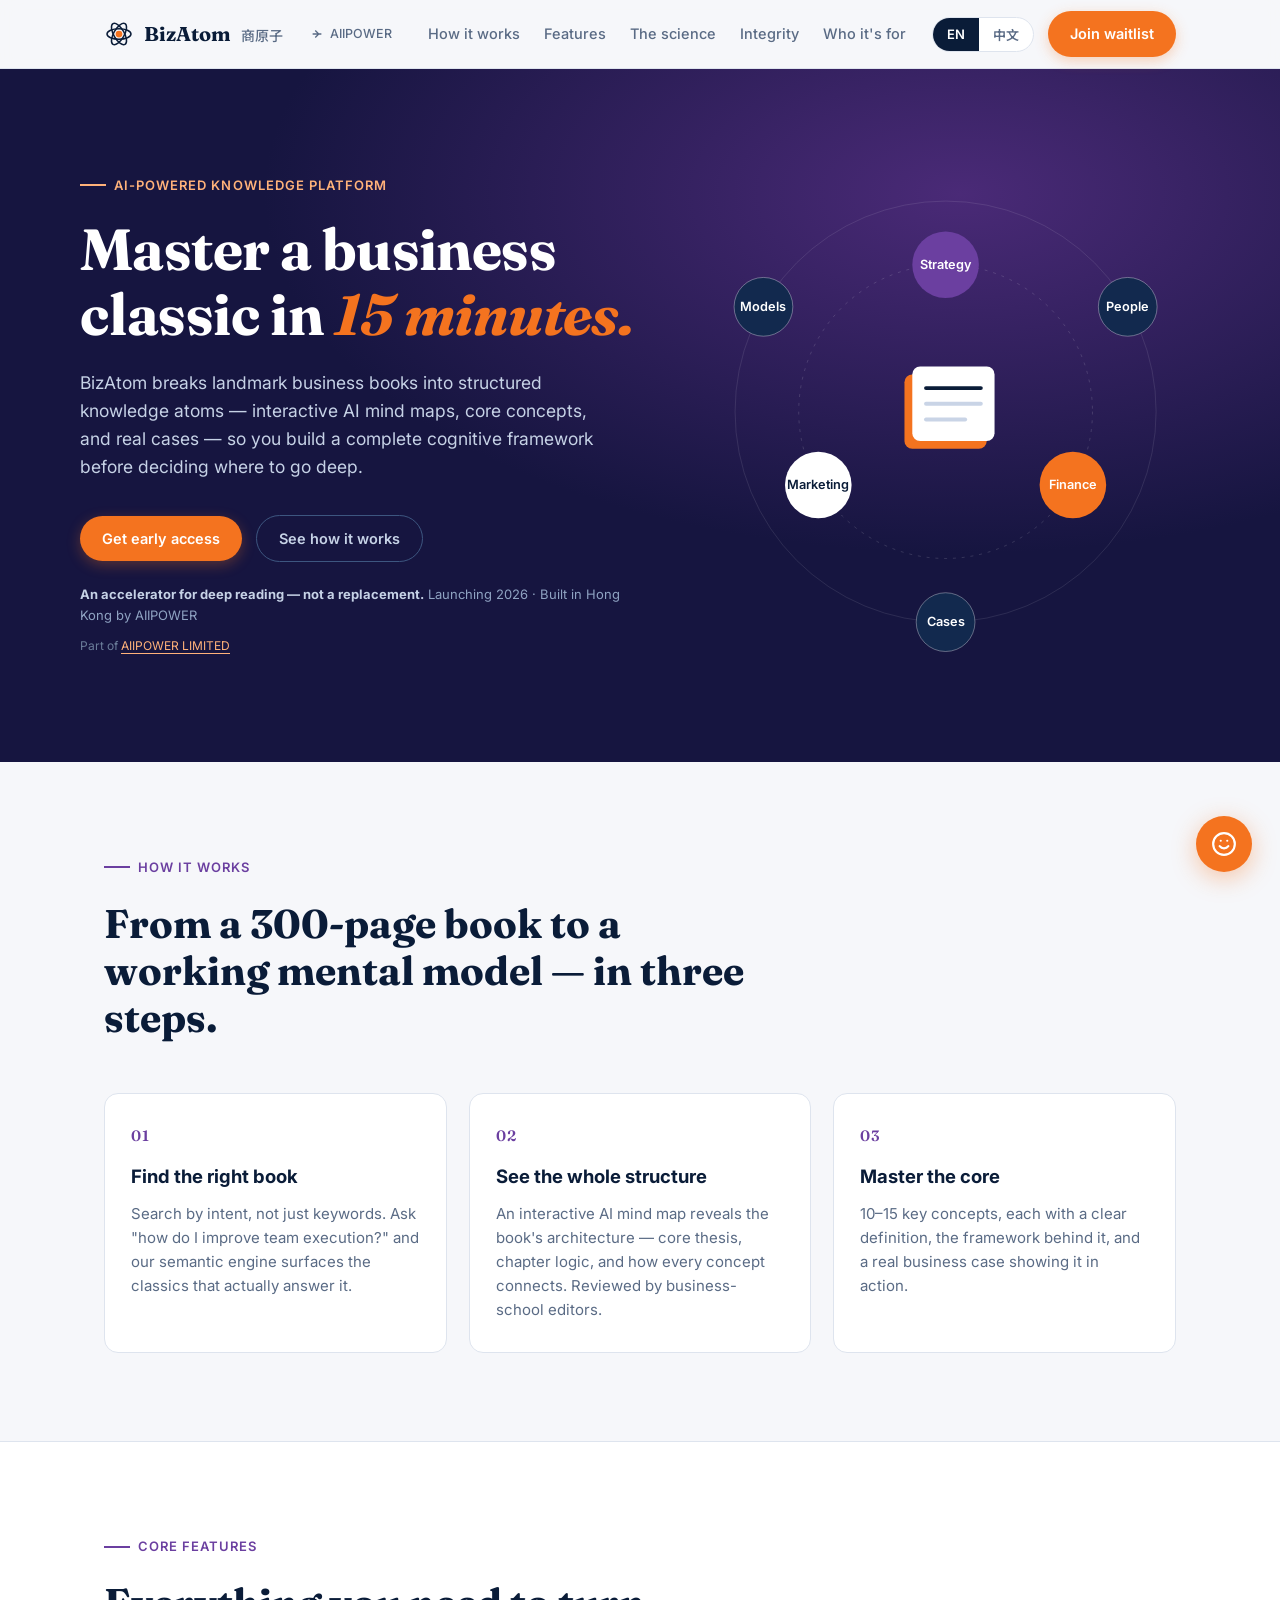
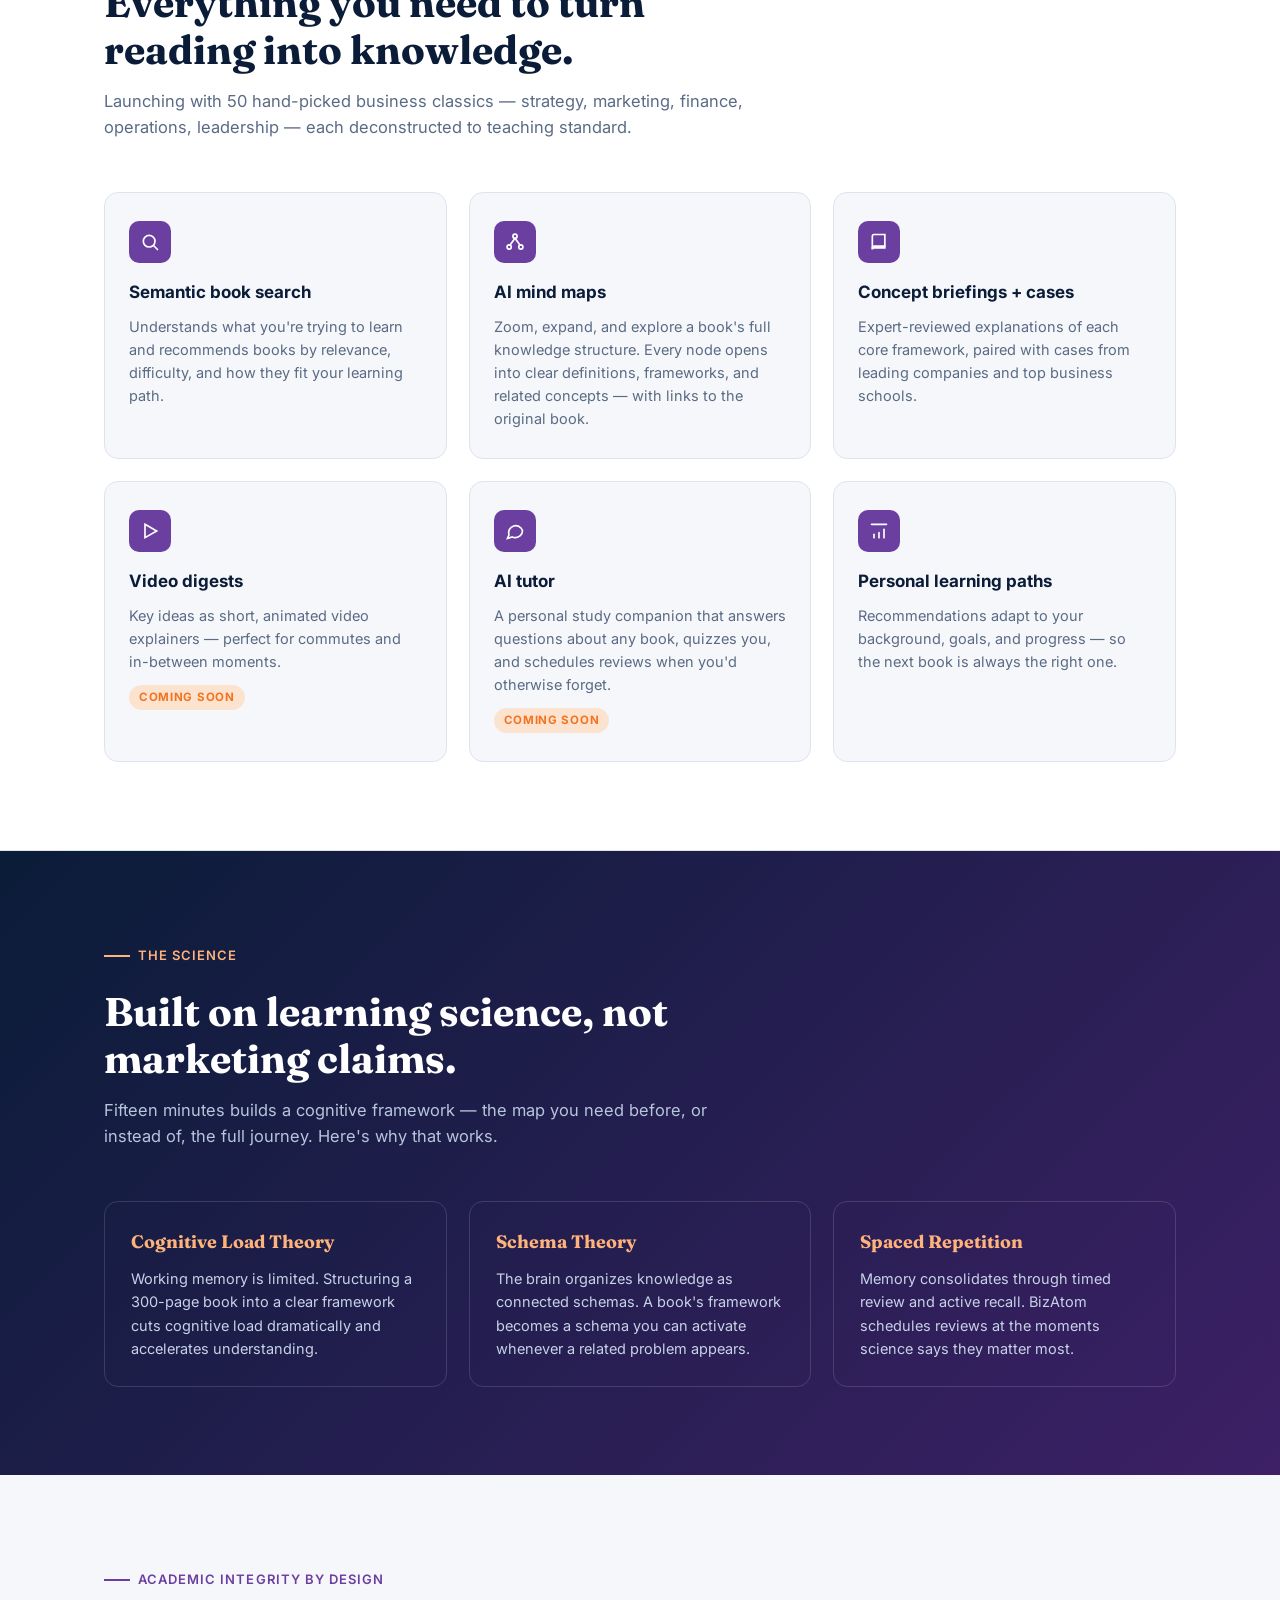
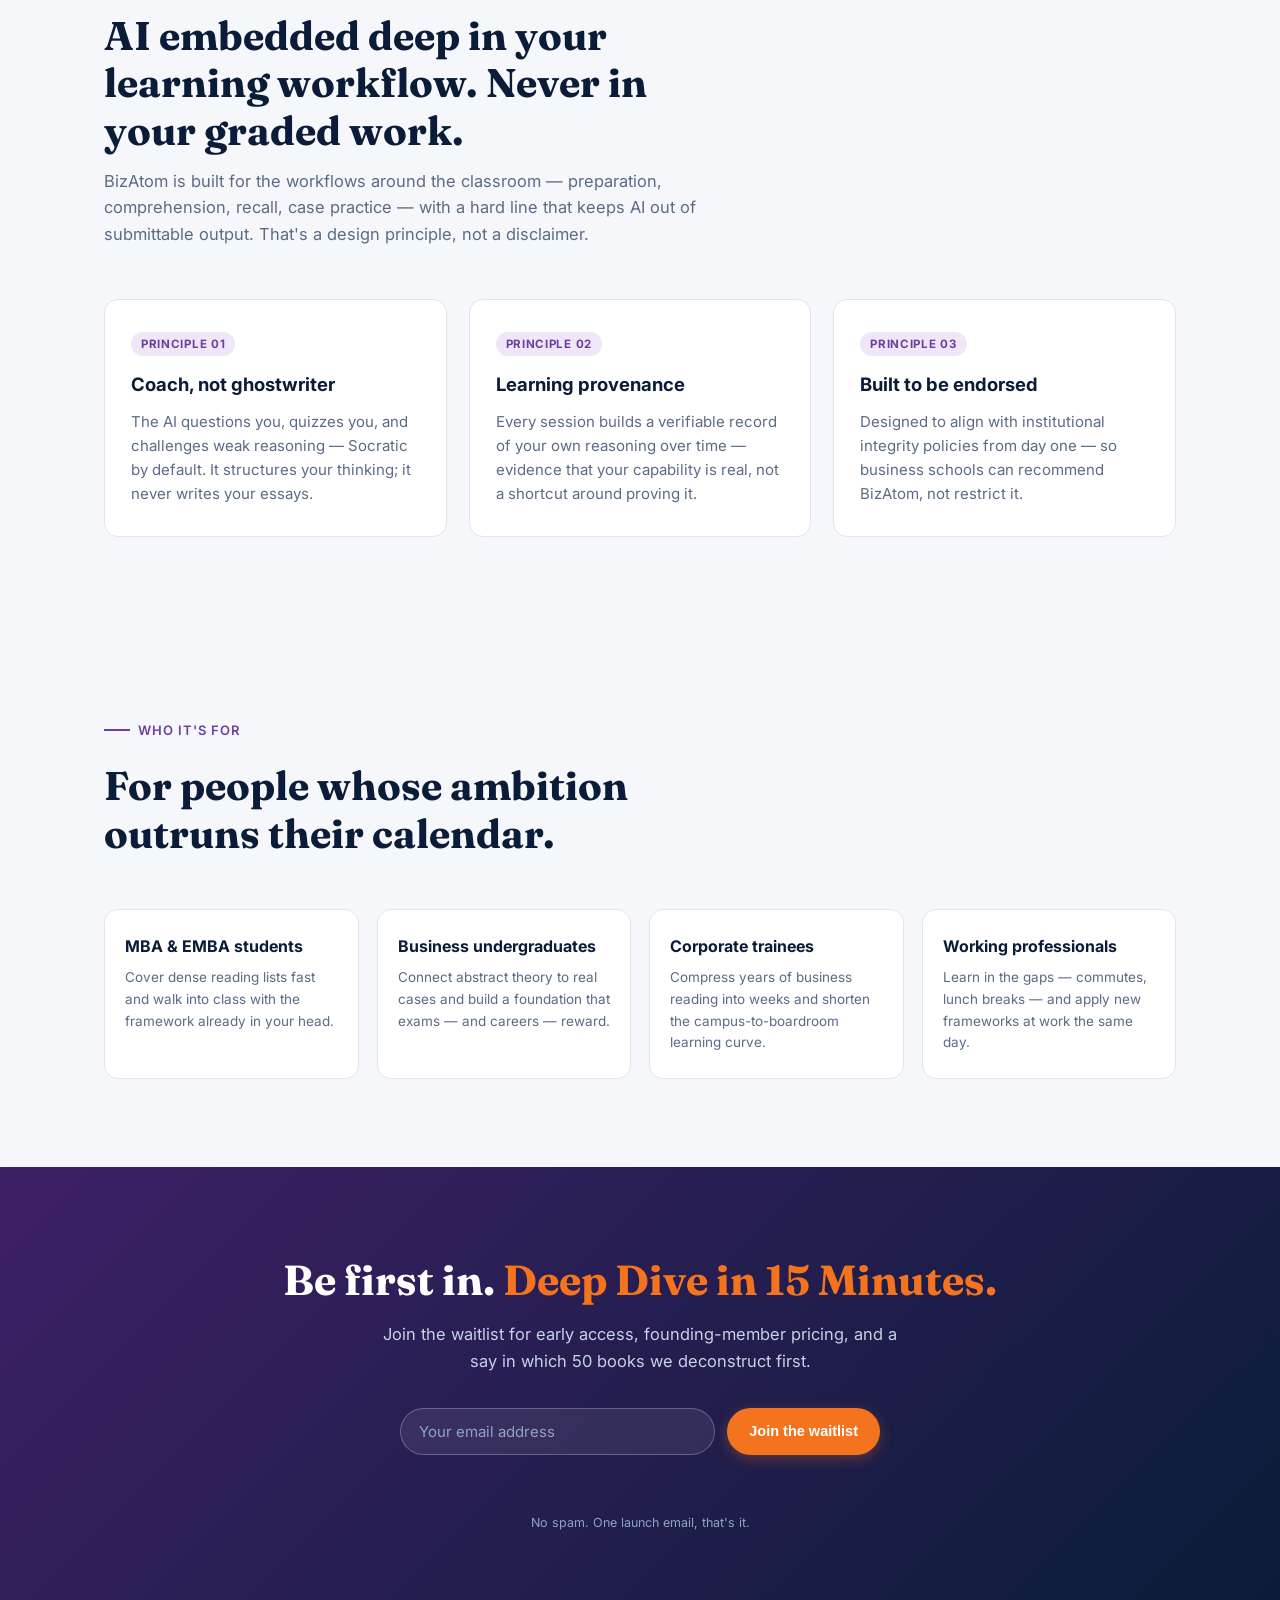
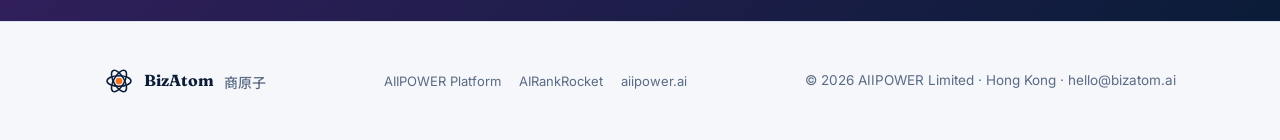
==== bizatom-site/index.html @ 2750b732 "feat: 书籍栏改版 — 搜索框 + 子分类下拉菜单 + KB语法修复 - 将<select>下拉框替换为搜索输入框 + 可滚动书架 - 畅销书/经典教材增加子分类下拉菜单（紫色=港中文教材，橙色=" ====
<!DOCTYPE html>
<html lang="en">
<head>
<meta charset="UTF-8">
<meta name="viewport" content="width=device-width, initial-scale=1.0">
<title>BizAtom 商原子 — Deep Dive in 15 Minutes</title>
<meta name="description" content="BizAtom turns landmark business books into structured knowledge atoms — AI mind maps, core concepts, and real cases — so you build a complete cognitive framework in 15 minutes.">
<meta name="keywords" content="BizAtom, 商原子, business books, AI, knowledge platform, MBA, AIIPOWER">
<meta property="og:title" content="BizAtom 商原子 — Deep Dive in 15 Minutes">
<meta property="og:description" content="AI-powered business book deconstruction. Master a business classic in 15 minutes.">
<link rel="icon" href="data:image/svg+xml,<svg xmlns='http://www.w3.org/2000/svg' viewBox='0 0 40 40'><circle cx='20' cy='20' r='4.5' fill='%23F4731F'/><ellipse cx='20' cy='20' rx='16' ry='7' fill='none' stroke='%230A1C38' stroke-width='2'/><ellipse cx='20' cy='20' rx='16' ry='7' fill='none' stroke='%230A1C38' stroke-width='2' transform='rotate(60 20 20)'/><ellipse cx='20' cy='20' rx='16' ry='7' fill='none' stroke='%230A1C38' stroke-width='2' transform='rotate(120 20 20)'/></svg>">
<link rel="preconnect" href="https://fonts.googleapis.com">
<link rel="preconnect" href="https://fonts.gstatic.com" crossorigin>
<link href="https://fonts.googleapis.com/css2?family=Fraunces:opsz,wght@9..144,400;9..144,600;9..144,700&family=Inter:wght@400;500;600;700&family=Noto+Sans+SC:wght@400;500;700&family=Noto+Serif+SC:wght@600;700&display=swap" rel="stylesheet">
<style>
:root{
  --navy:#0A1C38;          /* primary — professionalism & trust */
  --navy-2:#12294E;
  --blue:#2C5BAF;
  --purple:#6B3FA0;        /* CUHK-inspired academic purple */
  --purple-deep:#3D2066;
  --purple-soft:#EFE7F7;
  --orange:#F4731F;        /* accent — energy & innovation */
  --orange-soft:#FCE3D0;
  --paper:#F6F7FA;
  --ink:#13233F;
  --muted:#5A6B85;
  --line:#DEE4EE;
  --white:#FFFFFF;
  --radius:14px;
  --display:"Fraunces","Noto Serif SC",serif;
  --body:"Inter","Noto Sans SC",sans-serif;
}
*{margin:0;padding:0;box-sizing:border-box}
html{scroll-behavior:smooth}
body{font-family:var(--body);color:var(--ink);background:var(--paper);line-height:1.6;-webkit-font-smoothing:antialiased}
img,svg{display:block;max-width:100%}
a{color:inherit;text-decoration:none}
.container{max-width:1120px;margin:0 auto;padding:0 24px}

/* ---------- Platform back-link ---------- */
.platform-link{display:inline-flex;align-items:center;gap:6px;font-size:12.5px;font-weight:500;color:var(--muted);transition:color .2s}
.platform-link:hover{color:var(--navy)}
.platform-link svg{width:14px;height:14px}

/* ---------- NAV ---------- */
.nav{position:sticky;top:0;z-index:50;background:rgba(246,247,250,.85);backdrop-filter:blur(10px);border-bottom:1px solid var(--line)}
.nav-inner{display:flex;align-items:center;justify-content:space-between;height:68px}
.brand{display:flex;align-items:center;gap:10px;font-family:var(--display);font-weight:700;font-size:20px;color:var(--navy)}
.brand .zh{font-size:14px;color:var(--muted);font-family:var(--body);font-weight:500;margin-top:4px}
.atom-mark{width:30px;height:30px}
.nav-links{display:flex;align-items:center;gap:24px;font-size:14.5px;font-weight:500;color:var(--muted)}
.nav-links a:hover{color:var(--navy)}
.nav-cta{display:flex;align-items:center;gap:14px}
.lang-toggle{display:flex;border:1px solid var(--line);border-radius:99px;overflow:hidden;background:var(--white)}
.lang-toggle button{border:0;background:transparent;padding:7px 14px;font-family:var(--body);font-size:13px;font-weight:600;color:var(--muted);cursor:pointer;transition:.2s}
.lang-toggle button.active{background:var(--navy);color:#fff}
.btn{display:inline-block;padding:11px 22px;border-radius:99px;font-weight:600;font-size:14.5px;cursor:pointer;border:0;transition:transform .15s ease, box-shadow .15s ease}
.btn:focus-visible,.lang-toggle button:focus-visible,a:focus-visible,input:focus-visible{outline:3px solid var(--orange);outline-offset:2px}
.btn-primary{background:var(--orange);color:#fff;box-shadow:0 4px 14px rgba(244,115,31,.3)}
.btn-primary:hover{transform:translateY(-1px);box-shadow:0 6px 18px rgba(244,115,31,.38)}
.btn-ghost{background:transparent;color:var(--navy);border:1.5px solid var(--navy)}
.btn-ghost:hover{background:var(--navy);color:#fff}
@media(max-width:840px){.nav-links{display:none}}

/* ---------- HERO ---------- */
.hero{background:radial-gradient(1200px 620px at 75% 18%, #4A2A77 0%, #161540 58%);color:#fff;overflow:hidden}
.hero-inner{display:grid;grid-template-columns:1.05fr .95fr;gap:48px;align-items:center;padding:88px 0 96px}
.eyebrow{display:inline-flex;align-items:center;gap:8px;font-size:13px;font-weight:600;letter-spacing:.08em;text-transform:uppercase;color:#FFB27A;margin-bottom:22px}
.eyebrow::before{content:"";width:26px;height:2px;background:currentColor}
.hero h1{font-family:var(--display);font-weight:700;font-size:clamp(38px,5vw,58px);line-height:1.12;letter-spacing:-.01em}
.hero h1 .accent{color:var(--orange);font-style:italic}
.hero .sub{margin-top:22px;font-size:17.5px;color:#C6D2E6;max-width:520px}
.hero-actions{margin-top:34px;display:flex;gap:14px;flex-wrap:wrap;align-items:center}
.hero .micro{margin-top:22px;font-size:13px;color:#8FA3C2}
.hero .micro strong{color:#C6D2E6}
.hero .powered-by{margin-top:10px;font-size:12px;color:#6B7D9A}
.hero .powered-by a{color:#FFB27A;text-decoration:underline;text-underline-offset:3px}
@media(max-width:920px){.hero-inner{grid-template-columns:1fr;padding:64px 0}.hero-visual{order:-1;max-width:420px;margin:0 auto}}

/* ---------- ATOM (signature) ---------- */
.atom-wrap{position:relative}
.atom-svg{width:100%;height:auto}
.orbit-spin{transform-origin:260px 260px;animation:spin 46s linear infinite}
.orbit-spin.r{animation-direction:reverse;animation-duration:62s}
.node-label{font-family:var(--body);font-size:13px;font-weight:600;fill:#fff}
.node-label.dark{fill:var(--navy)}
@keyframes spin{to{transform:rotate(360deg)}}
@media(prefers-reduced-motion:reduce){.orbit-spin{animation:none}.btn-primary:hover{transform:none}}

/* ---------- SECTIONS ---------- */
section{padding:88px 0}
.sec-head{max-width:640px;margin-bottom:52px}
.sec-head .eyebrow{color:var(--purple)}
.sec-head h2{font-family:var(--display);font-size:clamp(28px,3.4vw,40px);font-weight:700;color:var(--navy);line-height:1.18}
.sec-head p{margin-top:14px;color:var(--muted);font-size:16.5px}

/* How it works */
.steps{display:grid;grid-template-columns:repeat(3,1fr);gap:22px}
.step{background:var(--white);border:1px solid var(--line);border-radius:var(--radius);padding:30px 26px;position:relative}
.step .num{font-family:var(--display);font-size:15px;font-weight:600;color:var(--purple);letter-spacing:.06em;margin-bottom:14px}
.step h3{font-size:18.5px;font-weight:700;color:var(--navy);margin-bottom:10px}
.step p{font-size:15px;color:var(--muted)}
@media(max-width:840px){.steps{grid-template-columns:1fr}}

/* Features */
.features-sec{background:var(--white);border-top:1px solid var(--line);border-bottom:1px solid var(--line)}
.feat-grid{display:grid;grid-template-columns:repeat(3,1fr);gap:22px}
.feat{border:1px solid var(--line);border-radius:var(--radius);padding:28px 24px;background:var(--paper);transition:border-color .2s, transform .2s}
.feat:hover{border-color:var(--orange);transform:translateY(-3px)}
.feat .ic{width:42px;height:42px;border-radius:10px;background:var(--purple);display:flex;align-items:center;justify-content:center;margin-bottom:16px}
.tag{display:inline-block;font-size:11.5px;font-weight:700;letter-spacing:.06em;text-transform:uppercase;color:var(--purple);background:var(--purple-soft);border-radius:99px;padding:3px 10px;margin-bottom:14px}
.feat h3{font-size:17px;font-weight:700;color:var(--navy);margin-bottom:8px}
.feat p{font-size:14.5px;color:var(--muted)}
.feat .soon{display:inline-block;margin-top:12px;font-size:11.5px;font-weight:700;letter-spacing:.06em;text-transform:uppercase;color:var(--orange);background:var(--orange-soft);border-radius:99px;padding:3px 10px}
@media(max-width:840px){.feat-grid{grid-template-columns:1fr}}

/* Science strip */
.science{background:linear-gradient(135deg,var(--navy) 0%,var(--purple-deep) 100%);color:#fff}
.science .sec-head h2{color:#fff}
.science .sec-head p{color:#B7C5DC}
.sci-grid{display:grid;grid-template-columns:repeat(3,1fr);gap:22px}
.sci{border:1px solid rgba(255,255,255,.14);border-radius:var(--radius);padding:26px}
.sci h3{font-family:var(--display);font-size:18px;margin-bottom:10px;color:#FFB27A}
.sci p{font-size:14.5px;color:#C6D2E6}
@media(max-width:840px){.sci-grid{grid-template-columns:1fr}}

/* Audience */
.aud-grid{display:grid;grid-template-columns:repeat(4,1fr);gap:18px}
.aud{background:var(--white);border:1px solid var(--line);border-radius:var(--radius);padding:24px 20px}
.aud h3{font-size:16px;font-weight:700;color:var(--navy);margin-bottom:8px}
.aud p{font-size:13.5px;color:var(--muted)}
@media(max-width:840px){.aud-grid{grid-template-columns:1fr 1fr}}
@media(max-width:560px){.aud-grid{grid-template-columns:1fr}}

/* Waitlist */
.waitlist{background:linear-gradient(135deg,var(--purple-deep) 0%,var(--navy) 100%);color:#fff;text-align:center}
.waitlist h2{font-family:var(--display);font-size:clamp(28px,3.6vw,42px);font-weight:700;line-height:1.2}
.waitlist p{margin:16px auto 0;max-width:520px;color:#C6D2E6;font-size:16.5px}
.wl-form{margin:34px auto 0;display:flex;gap:12px;max-width:480px;flex-wrap:wrap;justify-content:center}
.wl-form input{flex:1;min-width:240px;padding:13px 18px;border-radius:99px;border:1px solid rgba(255,255,255,.25);background:rgba(255,255,255,.08);color:#fff;font-size:15px;font-family:var(--body)}
.wl-form input::placeholder{color:#8FA3C2}
.wl-msg{margin-top:16px;font-size:14.5px;color:#7DE3A1;min-height:22px;font-weight:600}
.waitlist .micro{margin-top:20px;font-size:12.5px;color:#8FA3C2}

/* Footer */
footer{padding:44px 0;border-top:1px solid var(--line);background:var(--paper)}
.foot{display:flex;justify-content:space-between;align-items:center;gap:18px;flex-wrap:wrap;font-size:13.5px;color:var(--muted)}
.foot .brand{font-size:16px}
.foot-links{display:flex;gap:18px;align-items:center;font-size:13px}
.foot-links a:hover{color:var(--orange)}

/* ===== AI Chat Widget ===== */
.chat-fab{position:fixed;bottom:28px;right:28px;z-index:1000;width:56px;height:56px;border-radius:50%;background:var(--orange);color:#fff;border:0;cursor:pointer;box-shadow:0 6px 24px rgba(244,115,31,.38);display:flex;align-items:center;justify-content:center;transition:transform .2s,box-shadow .2s,opacity .25s}
.chat-fab:hover{transform:scale(1.08);box-shadow:0 8px 30px rgba(244,115,31,.5)}
.chat-fab svg{width:26px;height:26px;fill:none;stroke:currentColor;stroke-width:2;stroke-linecap:round}
.chat-fab.hidden{opacity:0;pointer-events:none}
.chat-fab .pulse{position:absolute;inset:-6px;border-radius:50%;border:2px solid var(--orange);animation:pulse-ring 2s ease-out infinite;opacity:0}
@keyframes pulse-ring{0%{transform:scale(.85);opacity:.6}100%{transform:scale(1.35);opacity:0}}

.chat-panel{position:fixed;bottom:100px;right:28px;z-index:999;width:380px;max-width:calc(100vw - 40px);height:560px;max-height:calc(100vh - 140px);background:var(--white);border-radius:18px;box-shadow:0 12px 48px rgba(10,28,56,.22);display:flex;flex-direction:column;overflow:hidden;transform-origin:bottom right;transition:transform .3s cubic-bezier(.4,0,.2,1),opacity .25s}
.chat-panel.collapsed{transform:scale(.7);opacity:0;pointer-events:none}

.chat-header{background:linear-gradient(135deg,var(--navy),var(--purple-deep));color:#fff;padding:16px 20px;display:flex;align-items:center;gap:12px;flex-shrink:0}
.chat-header .h-icon{width:36px;height:36px;border-radius:10px;background:rgba(255,255,255,.15);display:flex;align-items:center;justify-content:center;font-size:18px}
.chat-header .h-text{flex:1}
.chat-header .h-text h4{font-family:var(--display);font-size:15px;font-weight:700;line-height:1.2}
.chat-header .h-text span{font-size:11px;color:#B7C5DC;display:block}
.chat-header .h-close{width:30px;height:30px;border-radius:50%;background:rgba(255,255,255,.12);border:0;color:#fff;cursor:pointer;display:flex;align-items:center;justify-content:center;font-size:16px;transition:background .2s}
.chat-header .h-close:hover{background:rgba(255,255,255,.22)}

.chat-messages{flex:1;overflow-y:auto;padding:18px;display:flex;flex-direction:column;gap:14px;background:#F8F9FC;scroll-behavior:smooth}
.chat-messages::-webkit-scrollbar{width:5px}
.chat-messages::-webkit-scrollbar-track{background:transparent}
.chat-messages::-webkit-scrollbar-thumb{background:#DEE4EE;border-radius:99px}

.chat-msg{max-width:88%;animation:msg-in .3s ease-out}
@keyframes msg-in{from{opacity:0;transform:translateY(8px)}to{opacity:1;transform:translateY(0)}}
.chat-msg.bot{align-self:flex-start}
.chat-msg.user{align-self:flex-end}
.chat-msg .bubble{padding:12px 16px;border-radius:16px;font-size:13.5px;line-height:1.65;white-space:pre-wrap;word-break:break-word}
.chat-msg.bot .bubble{background:var(--white);color:var(--ink);border-bottom-left-radius:4px;box-shadow:0 1px 4px rgba(0,0,0,.06)}
.chat-msg.user .bubble{background:var(--orange);color:#fff;border-bottom-right-radius:4px}
.chat-msg .bubble strong{color:var(--purple)}
.chat-msg.user .bubble strong{color:#FFF3E0}

.chat-typing{align-self:flex-start;padding:14px 18px;background:var(--white);border-radius:16px;border-bottom-left-radius:4px;box-shadow:0 1px 4px rgba(0,0,0,.06);display:flex;gap:5px}
.chat-typing span{width:7px;height:7px;border-radius:50%;background:var(--muted);animation:bounce .7s infinite alternate}
.chat-typing span:nth-child(2){animation-delay:.15s}
.chat-typing span:nth-child(3){animation-delay:.3s}
@keyframes bounce{to{transform:translateY(-6px);opacity:.4}}

.chat-suggestions{display:flex;flex-wrap:wrap;gap:8px;padding:0 18px 12px;flex-shrink:0}
.chat-suggestions button{font-size:11.5px;padding:7px 13px;border-radius:99px;background:var(--purple-soft);color:var(--purple);border:1px solid rgba(107,63,160,.15);cursor:pointer;transition:all .2s;white-space:nowrap;font-weight:500}
.chat-suggestions button:hover{background:var(--purple);color:#fff;border-color:var(--purple)}

.chat-input-wrap{display:flex;gap:10px;padding:14px 18px;border-top:1px solid var(--line);flex-shrink:0;background:var(--white)}
.chat-input-wrap input{flex:1;padding:11px 16px;border-radius:99px;border:1.5px solid var(--line);background:var(--paper);font-size:14px;font-family:var(--body);color:var(--ink);outline:0;transition:border-color .2s}
.chat-input-wrap input:focus{border-color:var(--orange)}
.chat-input-wrap input::placeholder{color:var(--muted)}
.chat-input-wrap .send-btn{width:42px;height:42px;border-radius:50%;background:var(--orange);color:#fff;border:0;cursor:pointer;display:flex;align-items:center;justify-content:center;transition:transform .15s,box-shadow .15s;flex-shrink:0}
.chat-input-wrap .send-btn:hover{transform:scale(1.06);box-shadow:0 4px 14px rgba(244,115,31,.4)}
.chat-input-wrap .send-btn:disabled{opacity:.5;cursor:not-allowed;transform:none;box-shadow:none}
.chat-input-wrap .send-btn svg{width:18px;height:18px;fill:none;stroke:currentColor;stroke-width:2.2;stroke-linecap:round}

/* Category tabs with dropdown */
.chat-tabs{display:flex;gap:6px;flex-shrink:0;padding:8px 12px;background:#F8F9FC}
.chat-tab-container{flex:1;position:relative}
.chat-tab{width:100%;padding:8px 0;text-align:center;font-size:12.5px;font-weight:600;border:none;background:transparent;cursor:pointer;border-radius:10px;transition:all .2s;font-family:var(--body);display:flex;align-items:center;justify-content:center;gap:3px;color:var(--muted)}
.chat-tab .tab-arrow{font-size:9px;opacity:.5;transition:transform .2s;display:inline-block}
.chat-tab.open .tab-arrow{transform:rotate(180deg);opacity:.8}
/* Bestseller — orange theme */
.bestseller-tab.active,.bestseller-tab:hover{color:var(--orange);background:var(--orange-soft)}
.bestseller-tab.active{font-weight:700}
.bestseller-tab.active .tab-arrow{color:var(--orange);opacity:.8}
/* Textbook — purple theme */
.textbook-tab.active,.textbook-tab:hover{color:var(--purple);background:var(--purple-soft)}
.textbook-tab.active{font-weight:700}
.textbook-tab.active .tab-arrow{color:var(--purple);opacity:.8}
/* Dropdown menus */
.tab-dropdown{position:absolute;top:100%;left:0;right:0;background:var(--white);border-radius:0 0 10px 10px;box-shadow:0 4px 16px rgba(0,0,0,.12);z-index:100;display:none;overflow:hidden;margin-top:2px;max-height:260px;overflow-y:auto}
.tab-dropdown.open{display:block}
.tab-dropdown-item{display:block;width:100%;padding:8px 14px;text-align:left;font-size:11.5px;font-weight:500;border:none;background:transparent;cursor:pointer;transition:background .15s,color .15s;font-family:var(--body);border-bottom:1px solid #f8f8f8;white-space:nowrap;overflow:hidden;text-overflow:ellipsis}
.tab-dropdown-item:last-child{border-bottom:none}
/* Bestseller dropdown — orange */
.bestseller-dropdown .tab-dropdown-item{color:var(--ink)}
.bestseller-dropdown .tab-dropdown-item:hover{background:var(--orange-soft);color:var(--orange)}
.bestseller-dropdown .tab-dropdown-item.active{background:var(--orange-soft);color:var(--orange);font-weight:700}
/* Textbook dropdown — purple */
.textbook-dropdown .tab-dropdown-item{color:var(--ink)}
.textbook-dropdown .tab-dropdown-item:hover{background:var(--purple-soft);color:var(--purple)}
.textbook-dropdown .tab-dropdown-item.active{background:var(--purple-soft);color:var(--purple);font-weight:700}

/* Book bar with search + shelf */
.chat-book-bar{flex-shrink:0;padding:8px 12px;background:#F8F9FC;display:flex;align-items:center;gap:8px;border-bottom:1px solid var(--line)}
.chat-book-bar .book-search-input{flex:1;padding:7px 10px;border-radius:8px;border:1.5px solid var(--line);background:var(--white);font-size:12.5px;font-family:var(--body);color:var(--ink);outline:0;min-width:0}
.chat-book-bar .book-search-input:focus{border-color:var(--orange)}
.chat-book-bar .book-search-input::placeholder{color:#bbb}
.chat-book-bar .book-ask-btn{padding:7px 14px;border-radius:8px;background:var(--orange);color:#fff;border:none;font-size:12px;font-weight:600;cursor:pointer;white-space:nowrap;transition:opacity .2s;font-family:var(--body)}
.chat-book-bar .book-ask-btn:hover:not(:disabled){opacity:.85}
.chat-book-bar .book-ask-btn:disabled{opacity:.5;cursor:not-allowed}
/* Book shelf */
.book-shelf{flex-shrink:0;max-height:170px;overflow-y:auto;background:#fff;border-bottom:1px solid var(--line);display:none}
.book-shelf.open{display:block}
.book-shelf-item{display:flex;align-items:center;padding:7px 14px;font-size:12px;cursor:pointer;border-bottom:1px solid #f0f0f0;font-family:var(--body);color:var(--ink);transition:background .15s}
.book-shelf-item:hover{background:#FFF7ED}
.book-shelf-item.active{background:#FFF3E5;font-weight:600}
.book-shelf-item .shelf-title{flex:1;overflow:hidden;text-overflow:ellipsis;white-space:nowrap}
.book-shelf-item .shelf-author{font-size:10.5px;color:var(--muted);margin-left:8px;white-space:nowrap;flex-shrink:0;max-width:120px;overflow:hidden;text-overflow:ellipsis}
.book-shelf-empty{padding:24px 14px;text-align:center;color:var(--muted);font-size:12px;font-family:var(--body)}

@media(max-width:500px){.chat-panel{right:8px;bottom:92px;width:calc(100vw - 16px);height:480px}}
</style>
</head>
<body>

<!-- ================= NAV ================= -->
<nav class="nav">
  <div class="container nav-inner">
    <a href="#" class="brand" aria-label="BizAtom home">
      <svg class="atom-mark" viewBox="0 0 40 40" aria-hidden="true">
        <circle cx="20" cy="20" r="4.5" fill="#F4731F"/>
        <ellipse cx="20" cy="20" rx="16" ry="7" fill="none" stroke="#0A1C38" stroke-width="2"/>
        <ellipse cx="20" cy="20" rx="16" ry="7" fill="none" stroke="#0A1C38" stroke-width="2" transform="rotate(60 20 20)"/>
        <ellipse cx="20" cy="20" rx="16" ry="7" fill="none" stroke="#0A1C38" stroke-width="2" transform="rotate(120 20 20)"/>
      </svg>
      <span>BizAtom</span><span class="zh">商原子</span>
    </a>
    <div class="nav-links">
      <a href="index.html" class="platform-link" style="margin-right:12px;">
        <svg viewBox="0 0 16 16" fill="none" stroke="currentColor" stroke-width="1.5"><path d="M3 8h10M6 4l4 4-4 4"/></svg>
        <span data-en="AIIPOWER" data-zh="AIIPOWER 首页">AIIPOWER</span>
      </a>
      <a href="#how" data-en="How it works" data-zh="工作原理">How it works</a>
      <a href="#features" data-en="Features" data-zh="核心功能">Features</a>
      <a href="#science" data-en="The science" data-zh="科学依据">The science</a>
      <a href="#integrity" data-en="Integrity" data-zh="学术诚信">Integrity</a>
      <a href="#who" data-en="Who it's for" data-zh="适用人群">Who it's for</a>
    </div>
    <div class="nav-cta">
      <div class="lang-toggle" role="group" aria-label="Language">
        <button id="btn-en" class="active" onclick="setLang('en')">EN</button>
        <button id="btn-zh" onclick="setLang('zh')">中文</button>
      </div>
      <a href="#waitlist" class="btn btn-primary" data-en="Join waitlist" data-zh="加入候补名单">Join waitlist</a>
    </div>
  </div>
</nav>

<!-- ================= HERO ================= -->
<header class="hero">
  <div class="container hero-inner">
    <div>
      <span class="eyebrow" data-en="AI-powered knowledge platform" data-zh="AI 驱动的知识管理平台">AI-powered knowledge platform</span>
      <h1 data-html="true"
          data-en='Master a business classic in <span class="accent">15 minutes.</span>'
          data-zh='十五分钟，<span class="accent">读透</span>一本商业经典。'>
          Master a business classic in <span class="accent">15 minutes.</span></h1>
      <p class="sub"
         data-en="BizAtom breaks landmark business books into structured knowledge atoms — interactive AI mind maps, core concepts, and real cases — so you build a complete cognitive framework before deciding where to go deep."
         data-zh="BizAtom 商原子将商业经典拆解为结构化的知识原子——AI 交互式思维导图、核心知识点与真实商业案例——帮你在深度阅读之前，先建立完整的系统认知框架。">
         BizAtom breaks landmark business books into structured knowledge atoms — interactive AI mind maps, core concepts, and real cases — so you build a complete cognitive framework before deciding where to go deep.</p>
      <div class="hero-actions">
        <a href="#waitlist" class="btn btn-primary" data-en="Get early access" data-zh="获取早期体验资格">Get early access</a>
        <a href="#how" class="btn btn-ghost" style="border-color:#3D5680;color:#C6D2E6"
           data-en="See how it works" data-zh="了解工作原理">See how it works</a>
      </div>
      <p class="micro" data-html="true"
         data-en="<strong>An accelerator for deep reading — not a replacement.</strong> Launching 2026 · Built in Hong Kong by AIIPOWER"
         data-zh="<strong>深度阅读的加速器，而非替代品。</strong>2026 年上线 · 由 AIIPOWER 于香港打造">
         <strong>An accelerator for deep reading — not a replacement.</strong> Launching 2026 · Built in Hong Kong by AIIPOWER</p>
      <p class="powered-by">
        <span data-en="Part of " data-zh="隶属于 ">Part of </span><a href="index.html">AIIPOWER LIMITED</a>
      </p>
    </div>

    <!-- Signature visual: a book nucleus orbited by knowledge atoms -->
    <div class="hero-visual atom-wrap" aria-hidden="true">
      <svg class="atom-svg" viewBox="0 0 520 520" fill="none" xmlns="http://www.w3.org/2000/svg">
        <ellipse cx="260" cy="260" rx="215" ry="215" stroke="rgba(255,255,255,.10)" stroke-width="1"/>
        <ellipse cx="260" cy="260" rx="150" ry="150" stroke="rgba(255,255,255,.14)" stroke-width="1" stroke-dasharray="3 6"/>
        <!-- nucleus: the book -->
        <g>
          <rect x="218" y="222" width="84" height="76" rx="8" fill="#F4731F"/>
          <rect x="226" y="214" width="84" height="76" rx="8" fill="#FFFFFF"/>
          <line x1="240" y1="236" x2="296" y2="236" stroke="#0A1C38" stroke-width="4" stroke-linecap="round"/>
          <line x1="240" y1="252" x2="296" y2="252" stroke="#C9D4E6" stroke-width="4" stroke-linecap="round"/>
          <line x1="240" y1="268" x2="280" y2="268" stroke="#C9D4E6" stroke-width="4" stroke-linecap="round"/>
        </g>
        <!-- inner orbit -->
        <g class="orbit-spin">
          <g transform="translate(260,110)">
            <circle r="34" fill="#6B3FA0"/><text class="node-label" text-anchor="middle" dy="4">Strategy</text>
          </g>
          <g transform="translate(390,335)">
            <circle r="34" fill="#F4731F"/><text class="node-label" text-anchor="middle" dy="4">Finance</text>
          </g>
          <g transform="translate(130,335)">
            <circle r="34" fill="#FFFFFF"/><text class="node-label dark" text-anchor="middle" dy="4">Marketing</text>
          </g>
        </g>
        <!-- outer orbit -->
        <g class="orbit-spin r">
          <g transform="translate(260,475)">
            <circle r="30" fill="#12294E" stroke="rgba(255,255,255,.35)"/><text class="node-label" text-anchor="middle" dy="4">Cases</text>
          </g>
          <g transform="translate(74,153)">
            <circle r="30" fill="#12294E" stroke="rgba(255,255,255,.35)"/><text class="node-label" text-anchor="middle" dy="4">Models</text>
          </g>
          <g transform="translate(446,153)">
            <circle r="30" fill="#12294E" stroke="rgba(255,255,255,.35)"/><text class="node-label" text-anchor="middle" dy="4">People</text>
          </g>
        </g>
      </svg>
    </div>
  </div>
</header>

<!-- ================= HOW IT WORKS ================= -->
<section id="how">
  <div class="container">
    <div class="sec-head">
      <span class="eyebrow" data-en="How it works" data-zh="工作原理">How it works</span>
      <h2 data-en="From a 300-page book to a working mental model — in three steps."
          data-zh="从三百页的著作到可用的思维模型，只需三步。">From a 300-page book to a working mental model — in three steps.</h2>
    </div>
    <div class="steps">
      <div class="step">
        <div class="num">01</div>
        <h3 data-en="Find the right book" data-zh="找到对的书">Find the right book</h3>
        <p data-en="Search by intent, not just keywords. Ask \"how do I improve team execution?\" and our semantic engine surfaces the classics that actually answer it."
           data-zh="按意图搜索，而非仅靠关键词。输入"如何提高团队执行力"，语义搜索引擎会推荐真正能回答这个问题的经典著作。">Search by intent, not just keywords. Ask "how do I improve team execution?" and our semantic engine surfaces the classics that actually answer it.</p>
      </div>
      <div class="step">
        <div class="num">02</div>
        <h3 data-en="See the whole structure" data-zh="看清全书结构">See the whole structure</h3>
        <p data-en="An interactive AI mind map reveals the book's architecture — core thesis, chapter logic, and how every concept connects. Reviewed by business-school editors."
           data-zh="AI 交互式思维导图呈现全书架构——核心论点、章节逻辑与概念之间的关联，并经商学院背景的编辑团队审核。">An interactive AI mind map reveals the book's architecture — core thesis, chapter logic, and how every concept connects. Reviewed by business-school editors.</p>
      </div>
      <div class="step">
        <div class="num">03</div>
        <h3 data-en="Master the core" data-zh="掌握核心要义">Master the core</h3>
        <p data-en="10–15 key concepts, each with a clear definition, the framework behind it, and a real business case showing it in action."
           data-zh="每本书提炼 10–15 个核心知识点，包含清晰定义、理论框架，以及一个真实商业案例展示其实战应用。">10–15 key concepts, each with a clear definition, the framework behind it, and a real business case showing it in action.</p>
      </div>
    </div>
  </div>
</section>

<!-- ================= FEATURES ================= -->
<section id="features" class="features-sec">
  <div class="container">
    <div class="sec-head">
      <span class="eyebrow" data-en="Core features" data-zh="核心功能">Core features</span>
      <h2 data-en="Everything you need to turn reading into knowledge."
          data-zh="将阅读转化为知识资产所需的一切。">Everything you need to turn reading into knowledge.</h2>
      <p data-en="Launching with 50 hand-picked business classics — strategy, marketing, finance, operations, leadership — each deconstructed to teaching standard."
         data-zh="首批精选 50 本商业经典——覆盖战略、营销、财务、运营与领导力——每本均拆解至商学院教学标准。">Launching with 50 hand-picked business classics — strategy, marketing, finance, operations, leadership — each deconstructed to teaching standard.</p>
    </div>
    <div class="feat-grid">
      <div class="feat">
        <div class="ic"><svg width="20" height="20" viewBox="0 0 24 24" fill="none" stroke="#fff" stroke-width="2" stroke-linecap="round"><circle cx="11" cy="11" r="7"/><line x1="21" y1="21" x2="16.5" y2="16.5"/></svg></div>
        <h3 data-en="Semantic book search" data-zh="智能语义搜书">Semantic book search</h3>
        <p data-en="Understands what you're trying to learn and recommends books by relevance, difficulty, and how they fit your learning path."
           data-zh="理解你的学习意图，按相关性、难度与学习路径的契合度推荐书籍。">Understands what you're trying to learn and recommends books by relevance, difficulty, and how they fit your learning path.</p>
      </div>
      <div class="feat">
        <div class="ic"><svg width="20" height="20" viewBox="0 0 24 24" fill="none" stroke="#fff" stroke-width="2" stroke-linecap="round"><circle cx="12" cy="5" r="2.5"/><circle cx="5" cy="18" r="2.5"/><circle cx="19" cy="18" r="2.5"/><line x1="12" y1="7.5" x2="5.8" y2="15.8"/><line x1="12" y1="7.5" x2="18.2" y2="15.8"/></svg></div>
        <h3 data-en="AI mind maps" data-zh="AI 思维导图拆书">AI mind maps</h3>
        <p data-en="Zoom, expand, and explore a book's full knowledge structure. Every node opens into clear definitions, frameworks, and related concepts — with links to the original book."
           data-zh="缩放、展开、探索全书知识结构。点击任意节点查看概念解释、理论框架与关联知识点，并附原书购买链接。">Zoom, expand, and explore a book's full knowledge structure. Every node opens into clear definitions, frameworks, and related concepts — with links to the original book.</p>
      </div>
      <div class="feat">
        <div class="ic"><svg width="20" height="20" viewBox="0 0 24 24" fill="none" stroke="#fff" stroke-width="2" stroke-linecap="round"><path d="M4 19.5V5a2 2 0 0 1 2-2h13v16H6a2 2 0 0 0-2 2z"/><path d="M4 19.5A2.5 2.5 0 0 1 6.5 17H19"/></svg></div>
        <h3 data-en="Concept briefings + cases" data-zh="知识点精讲与案例">Concept briefings + cases</h3>
        <p data-en="Expert-reviewed explanations of each core framework, paired with cases from leading companies and top business schools."
           data-zh="每个核心框架均配有专家审核的精讲，并匹配来自顶尖企业与商学院的真实案例。">Expert-reviewed explanations of each core framework, paired with cases from leading companies and top business schools.</p>
      </div>
      <div class="feat">
        <div class="ic"><svg width="20" height="20" viewBox="0 0 24 24" fill="none" stroke="#fff" stroke-width="2" stroke-linecap="round"><polygon points="6 4 20 12 6 20 6 4"/></svg></div>
        <h3 data-en="Video digests" data-zh="短视频转化">Video digests</h3>
        <p data-en="Key ideas as short, animated video explainers — perfect for commutes and in-between moments."
           data-zh="核心观点转化为短视频精讲，通勤与碎片时间也能高效学习。">Key ideas as short, animated video explainers — perfect for commutes and in-between moments.</p>
        <span class="soon" data-en="Coming soon" data-zh="即将推出">Coming soon</span>
      </div>
      <div class="feat">
        <div class="ic"><svg width="20" height="20" viewBox="0 0 24 24" fill="none" stroke="#fff" stroke-width="2" stroke-linecap="round"><path d="M21 11.5a8.4 8.4 0 0 1-9 8.4 8.6 8.6 0 0 1-3.4-.7L3 21l1.8-4.4A8.4 8.4 0 1 1 21 11.5z"/></svg></div>
        <h3 data-en="AI tutor" data-zh="数字人私教">AI tutor</h3>
        <p data-en="A personal study companion that answers questions about any book, quizzes you, and schedules reviews when you'd otherwise forget."
           data-zh="个人专属学习助手：解答书中任何问题、主动测试掌握程度，并在遗忘临界点推送复习。">A personal study companion that answers questions about any book, quizzes you, and schedules reviews when you'd otherwise forget.</p>
        <span class="soon" data-en="Coming soon" data-zh="即将推出">Coming soon</span>
      </div>
      <div class="feat">
        <div class="ic"><svg width="20" height="20" viewBox="0 0 24 24" fill="none" stroke="#fff" stroke-width="2" stroke-linecap="round"><path d="M12 20v-6"/><path d="M6 20v-4"/><path d="M18 20V10"/><path d="M3 4h18"/></svg></div>
        <h3 data-en="Personal learning paths" data-zh="个性化学习路径">Personal learning paths</h3>
        <p data-en="Recommendations adapt to your background, goals, and progress — so the next book is always the right one."
           data-zh="推荐系统根据你的背景、目标与学习进度持续调整，让下一本书永远是最对的那本。">Recommendations adapt to your background, goals, and progress — so the next book is always the right one.</p>
      </div>
    </div>
  </div>
</section>

<!-- ================= SCIENCE ================= -->
<section id="science" class="science">
  <div class="container">
    <div class="sec-head">
      <span class="eyebrow" style="color:#FFB27A" data-en="The science" data-zh="科学依据">The science</span>
      <h2 data-en="Built on learning science, not marketing claims."
          data-zh="基于学习科学，而非营销话术。">Built on learning science, not marketing claims.</h2>
      <p data-en="Fifteen minutes builds a cognitive framework — the map you need before, or instead of, the full journey. Here's why that works."
         data-zh="十五分钟建立的是认知框架——它是深度阅读之前（或代替完整阅读时）你最需要的那张地图。其背后的科学原理：">Fifteen minutes builds a cognitive framework — the map you need before, or instead of, the full journey. Here's why that works.</p>
    </div>
    <div class="sci-grid">
      <div class="sci">
        <h3 data-en="Cognitive Load Theory" data-zh="认知负荷理论">Cognitive Load Theory</h3>
        <p data-en="Working memory is limited. Structuring a 300-page book into a clear framework cuts cognitive load dramatically and accelerates understanding."
           data-zh="人类工作记忆容量有限。将三百页著作结构化为清晰框架，能显著降低认知负荷、加速理解。">Working memory is limited. Structuring a 300-page book into a clear framework cuts cognitive load dramatically and accelerates understanding.</p>
      </div>
      <div class="sci">
        <h3 data-en="Schema Theory" data-zh="图式理论">Schema Theory</h3>
        <p data-en="The brain organizes knowledge as connected schemas. A book's framework becomes a schema you can activate whenever a related problem appears."
           data-zh="大脑以图式方式组织知识。一本书的知识框架会成为你认知结构中的新图式，在遇到相关问题时被随时激活。">The brain organizes knowledge as connected schemas. A book's framework becomes a schema you can activate whenever a related problem appears.</p>
      </div>
      <div class="sci">
        <h3 data-en="Spaced Repetition" data-zh="间隔重复">Spaced Repetition</h3>
        <p data-en="Memory consolidates through timed review and active recall. BizAtom schedules reviews at the moments science says they matter most."
           data-zh="记忆通过间隔复习与主动回忆得以巩固。BizAtom 在科学验证的最佳时间点推送复习与测试。">Memory consolidates through timed review and active recall. BizAtom schedules reviews at the moments science says they matter most.</p>
      </div>
    </div>
  </div>
</section>

<!-- ================= INTEGRITY ================= -->
<section id="integrity">
  <div class="container">
    <div class="sec-head">
      <span class="eyebrow" data-en="Academic integrity by design" data-zh="学术诚信设计">Academic integrity by design</span>
      <h2 data-en="AI embedded deep in your learning workflow. Never in your graded work."
          data-zh="AI 深度嵌入你的学习工作流，但绝不触碰你的评估产出。">AI embedded deep in your learning workflow. Never in your graded work.</h2>
      <p data-en="BizAtom is built for the workflows around the classroom — preparation, comprehension, recall, case practice — with a hard line that keeps AI out of submittable output. That's a design principle, not a disclaimer."
         data-zh="BizAtom 服务于课堂周边的全部工作流——课前预读、概念理解、间隔复习、案例演练——并划下一条硬性红线：AI 不生成任何可提交的作业内容。这是产品设计原则，不是免责声明。">BizAtom is built for the workflows around the classroom — preparation, comprehension, recall, case practice — with a hard line that keeps AI out of submittable output. That's a design principle, not a disclaimer.</p>
    </div>
    <div class="steps">
      <div class="step">
        <span class="tag" data-en="Principle 01" data-zh="原则 01">Principle 01</span>
        <h3 data-en="Coach, not ghostwriter" data-zh="教练，而非枪手">Coach, not ghostwriter</h3>
        <p data-en="The AI questions you, quizzes you, and challenges weak reasoning — Socratic by default. It structures your thinking; it never writes your essays."
           data-zh="AI 以苏格拉底式提问、测试与追问挑战你的薄弱推理。它强制你输出结构化思考——而不是替你写论文。">The AI questions you, quizzes you, and challenges weak reasoning — Socratic by default. It structures your thinking; it never writes your essays.</p>
      </div>
      <div class="step">
        <span class="tag" data-en="Principle 02" data-zh="原则 02">Principle 02</span>
        <h3 data-en="Learning provenance" data-zh="学习过程留痕">Learning provenance</h3>
        <p data-en="Every session builds a verifiable record of your own reasoning over time — evidence that your capability is real, not a shortcut around proving it."
           data-zh="每次学习都沉淀为一条可验证的思考记录，构成你管理能力的真实证据链——这是能力的证明，而非证明的捷径。">Every session builds a verifiable record of your own reasoning over time — evidence that your capability is real, not a shortcut around proving it.</p>
      </div>
      <div class="step">
        <span class="tag" data-en="Principle 03" data-zh="原则 03">Principle 03</span>
        <h3 data-en="Built to be endorsed" data-zh="为获得院校背书而设计">Built to be endorsed</h3>
        <p data-en="Designed to align with institutional integrity policies from day one — so business schools can recommend BizAtom, not restrict it."
           data-zh="从第一天起就对齐高校学术诚信政策——让商学院愿意主动推荐 BizAtom，而不是限制它。">Designed to align with institutional integrity policies from day one — so business schools can recommend BizAtom, not restrict it.</p>
      </div>
    </div>
  </div>
</section>

<!-- ================= WHO ================= -->
<section id="who">
  <div class="container">
    <div class="sec-head">
      <span class="eyebrow" data-en="Who it's for" data-zh="适用人群">Who it's for</span>
      <h2 data-en="For people whose ambition outruns their calendar."
          data-zh="为志向跑赢日程表的人而生。">For people whose ambition outruns their calendar.</h2>
    </div>
    <div class="aud-grid">
      <div class="aud">
        <h3 data-en="MBA &amp; EMBA students" data-zh="MBA / EMBA 学生" data-html="true">MBA &amp; EMBA students</h3>
        <p data-en="Cover dense reading lists fast and walk into class with the framework already in your head."
           data-zh="快速覆盖密集的指定阅读书单，带着完整框架走进课堂。">Cover dense reading lists fast and walk into class with the framework already in your head.</p>
      </div>
      <div class="aud">
        <h3 data-en="Business undergraduates" data-zh="商科本科生">Business undergraduates</h3>
        <p data-en="Connect abstract theory to real cases and build a foundation that exams — and careers — reward."
           data-zh="将抽象理论与真实案例连接，为考试与职业发展打牢知识基础。">Connect abstract theory to real cases and build a foundation that exams — and careers — reward.</p>
      </div>
      <div class="aud">
        <h3 data-en="Corporate trainees" data-zh="企业管理培训生">Corporate trainees</h3>
        <p data-en="Compress years of business reading into weeks and shorten the campus-to-boardroom learning curve."
           data-zh="把数年的商业阅读压缩进数周，缩短从校园到职场的适应曲线。">Compress years of business reading into weeks and shorten the campus-to-boardroom learning curve.</p>
      </div>
      <div class="aud">
        <h3 data-en="Working professionals" data-zh="职场进修人士">Working professionals</h3>
        <p data-en="Learn in the gaps — commutes, lunch breaks — and apply new frameworks at work the same day."
           data-zh="利用通勤与午休的碎片时间学习，当天就能在工作中应用新框架。">Learn in the gaps — commutes, lunch breaks — and apply new frameworks at work the same day.</p>
      </div>
    </div>
  </div>
</section>

<!-- ================= WAITLIST ================= -->
<section id="waitlist" class="waitlist">
  <div class="container">
    <h2 data-html="true"
        data-en='Be first in. <span style="color:#F4731F">Deep Dive in 15 Minutes.</span>'
        data-zh='抢先体验。<span style="color:#F4731F">Deep Dive in 15 Minutes.</span>'>
        Be first in. <span style="color:#F4731F">Deep Dive in 15 Minutes.</span></h2>
    <p data-en="Join the waitlist for early access, founding-member pricing, and a say in which 50 books we deconstruct first."
       data-zh="加入候补名单，获得早期体验资格、创始会员价格，并参与投票决定首批拆解的 50 本经典。">Join the waitlist for early access, founding-member pricing, and a say in which 50 books we deconstruct first.</p>
    <div class="wl-form">
      <input type="email" id="wl-email" data-ph-en="Your email address" data-ph-zh="输入你的邮箱地址" placeholder="Your email address" aria-label="Email address">
      <button class="btn btn-primary" onclick="joinWaitlist()" data-en="Join the waitlist" data-zh="加入候补名单">Join the waitlist</button>
    </div>
    <p class="wl-msg" id="wl-msg" aria-live="polite"></p>
    <p class="micro" data-en="No spam. One launch email, that's it." data-zh="不发垃圾邮件。只在产品上线时通知你一次。">No spam. One launch email, that's it.</p>
  </div>
</section>

<!-- ================= FOOTER ================= -->
<footer>
  <div class="container foot">
    <div class="brand">
      <svg class="atom-mark" width="22" height="22" viewBox="0 0 40 40" aria-hidden="true">
        <circle cx="20" cy="20" r="4.5" fill="#F4731F"/>
        <ellipse cx="20" cy="20" rx="16" ry="7" fill="none" stroke="#0A1C38" stroke-width="2"/>
        <ellipse cx="20" cy="20" rx="16" ry="7" fill="none" stroke="#0A1C38" stroke-width="2" transform="rotate(60 20 20)"/>
        <ellipse cx="20" cy="20" rx="16" ry="7" fill="none" stroke="#0A1C38" stroke-width="2" transform="rotate(120 20 20)"/>
      </svg>
      <span>BizAtom</span><span class="zh">商原子</span>
    </div>
    <div class="foot-links">
      <a href="index.html" data-en="AIIPOWER Platform" data-zh="AIIPOWER 平台">AIIPOWER Platform</a>
      <a href="airankrocket.html" data-en="AIRankRocket" data-zh="AIRankRocket">AIRankRocket</a>
      <a href="https://aiipower.ai" target="_blank" data-en="aiipower.ai" data-zh="aiipower.ai">aiipower.ai</a>
    </div>
    <p data-en="&copy; 2026 AIIPOWER Limited &middot; Hong Kong &middot; hello@bizatom.ai"
       data-zh="&copy; 2026 AIIPOWER Limited &middot; 香港 &middot; hello@bizatom.ai">&copy; 2026 AIIPOWER Limited &middot; Hong Kong &middot; hello@bizatom.ai</p>
  </div>
</footer>

<script>
/* ---------- Language toggle (in-memory; no storage APIs) ---------- */
function setLang(lang){
  document.documentElement.lang = (lang === 'zh') ? 'zh-Hans' : 'en';
  document.getElementById('btn-en').classList.toggle('active', lang === 'en');
  document.getElementById('btn-zh').classList.toggle('active', lang === 'zh');
  document.querySelectorAll('[data-en]').forEach(function(el){
    var txt = el.getAttribute('data-' + lang);
    if (txt === null) return;
    if (el.getAttribute('data-html') === 'true') { el.innerHTML = txt; }
    else { el.textContent = txt; }
  });
  var input = document.getElementById('wl-email');
  if (input) input.placeholder = input.getAttribute('data-ph-' + lang);
  document.title = (lang === 'zh')
    ? 'BizAtom 商原子 — 十五分钟读透一本商业经典'
    : 'BizAtom 商原子 — Deep Dive in 15 Minutes';
  // Also update chat widget language if open
  if (chatOpen) updateChatLang();
}

/* ---------- Waitlist ----------
   v1 shows a success state locally.
   To collect real emails: create a free form at https://formspree.io,
   then replace the body of joinWaitlist() with a fetch() POST to your
   Formspree endpoint. (I can wire this up for you in 5 minutes.) */
function joinWaitlist(){
  var input = document.getElementById('wl-email');
  var msg = document.getElementById('wl-msg');
  var zh = document.documentElement.lang.indexOf('zh') === 0;
  var v = (input.value || '').trim();
  if (!/^[^\s@]+@[^\s@]+\.[^\s@]+$/.test(v)) {
    msg.style.color = '#FF9B7A';
    msg.textContent = zh ? '请输入有效的邮箱地址。' : 'Please enter a valid email address.';
    return;
  }
  msg.style.color = '#7DE3A1';
  msg.textContent = zh
    ? '已加入候补名单！上线时我们会第一时间通知你。'
    : "You're on the list! We'll email you the moment we launch.";
  input.value = '';
}
</script>
<!-- ===== AI Chat Widget ===== -->
<!-- Floating action button -->
<button class="chat-fab" id="chatFab" onclick="toggleChat()" aria-label="Open AI book assistant">
  <span class="pulse"></span>
  <svg viewBox="0 0 24 24"><circle cx="12" cy="12" r="10"/><path d="M8 14s1.5 2 4 2 4-2 4-2"/><line x1="9" y1="9" x2="9.01" y2="9"/><line x1="15" y1="9" x2="15.01" y2="9"/></svg>
</button>

<!-- Chat panel -->
<div class="chat-panel collapsed" id="chatPanel">
  <div class="chat-header">
    <div class="h-icon">📚</div>
    <div class="h-text">
      <h4 data-chat-en="BizAtom AI Assistant" data-chat-zh="BizAtom AI 书僮">BizAtom AI 书僮</h4>
      <span data-chat-en="Ask me about any business classic" data-chat-zh="问我任何商业经典的问题">问我任何商业经典的问题</span>
    </div>
    <button class="h-close" onclick="toggleChat()" aria-label="Close chat">&times;</button>
  </div>
  <!-- Category tabs -->
  <div class="chat-tabs" id="chatTabs">
    <div class="chat-tab-container">
      <button class="chat-tab bestseller-tab active" id="tabBtnBestseller" onclick="toggleCatDropdown('bestseller')" data-chat-en="Bestsellers" data-chat-zh="畅销书">📙 畅销书 <span class="tab-arrow">▼</span></button>
      <div class="tab-dropdown bestseller-dropdown" id="dropdown-bestseller"></div>
    </div>
    <div class="chat-tab-container">
      <button class="chat-tab textbook-tab" id="tabBtnTextbook" onclick="toggleCatDropdown('textbook')" data-chat-en="Textbooks" data-chat-zh="经典教材">📘 经典教材 <span class="tab-arrow">▼</span></button>
      <div class="tab-dropdown textbook-dropdown" id="dropdown-textbook"></div>
    </div>
  </div>
  <!-- Book search bar -->
  <div class="chat-book-bar">
    <input type="text" class="book-search-input" id="bookSearchInput" data-chat-ph-en="🔍 Search books..." data-chat-ph-zh="🔍 搜索书籍..." placeholder="🔍 搜索书籍..." oninput="onBookSearch()" onfocus="openBookShelf()" aria-label="Search books">
    <button class="book-ask-btn" id="bookAskBtn" onclick="askAboutSelectedBook()" data-chat-en="Ask" data-chat-zh="提问" disabled>提问</button>
  </div>
  <div class="book-shelf" id="bookShelf"></div>
  <div class="chat-messages" id="chatMessages">
    <div class="chat-msg bot">
      <div class="bubble" data-chat-en="👋 Hi! I'm BizAtom's AI book assistant. Browse 100+ business classics above, or ask me anything — concepts, frameworks, key ideas. What would you like to learn today?" data-chat-zh="👋 你好！我是 BizAtom AI 书童，支持100+本商业经典。搜索上方书籍，或直接问我任何概念、框架和思想。今天想了解什么？">👋 你好！我是 BizAtom AI 书童，支持100+本商业经典。搜索上方书籍，或直接问我任何概念、框架和思想。今天想了解什么？</div>
    </div>
  </div>
  <div class="chat-suggestions" id="chatSuggestions">
    <button onclick="askSuggested('什么是蓝海战略？')" data-chat-zh="什么是蓝海战略？" data-chat-en="What is Blue Ocean Strategy?">什么是蓝海战略？</button>
    <button onclick="askSuggested('解释第一性原理')" data-chat-zh="解释第一性原理" data-chat-en="Explain First Principles">解释第一性原理</button>
    <button onclick="askSuggested('从0到1的核心思想')" data-chat-zh="从0到1的核心思想" data-chat-en="Zero to One key ideas">从0到1的核心思想</button>
    <button onclick="askSuggested('穷查理宝典的智慧')" data-chat-zh="穷查理宝典的智慧" data-chat-en="Poor Charlie insights">穷查理宝典的智慧</button>
  </div>
  <div class="chat-input-wrap">
    <input type="text" id="chatInput" data-chat-ph-en="Ask about a business book..." data-chat-ph-zh="输入你的问题..." placeholder="输入你的问题..." onkeydown="if(event.key==='Enter')sendMessage()" aria-label="Chat message input">
    <button class="send-btn" id="sendBtn" onclick="sendMessage()" aria-label="Send message">
      <svg viewBox="0 0 24 24"><line x1="22" y1="2" x2="11" y2="13"/><polygon points="22,2 15,22 11,13 2,9"/></svg>
    </button>
  </div>
</div>

<script src="bizatom-kb.js"></script>
<script>
/* ===== BizAtom AI Chat Widget ===== */
let chatOpen = false;
let isWaiting = false;
let currentTab = 'bestseller'; // 'bestseller' | 'textbook'
let currentSubCat = 'all';

let selectedBookId = null;
let currentFilteredBooks = [];

// Sub-category definitions for dropdown menus
var BIZATOM_SUBCATS = {
  bestseller: [
    { value: 'all', zh: '全部畅销书', en: 'All Bestsellers' },
    { value: 'entrepreneurship,innovation', zh: '🚀 创业创新', en: '🚀 Entrepreneurship & Innovation' },
    { value: 'finance', zh: '💰 金融投资', en: '💰 Finance & Investing' },
    { value: 'marketing', zh: '📣 市场营销', en: '📣 Marketing' },
    { value: 'leadership,strategy', zh: '🎯 领导战略', en: '🎯 Leadership & Strategy' },
    { value: 'psychology,philosophy', zh: '🧠 心理哲学', en: '🧠 Psychology & Philosophy' },
    { value: 'china-business', zh: '🇨🇳 中国商业', en: '🇨🇳 China Business' },
    { value: 'tech-future,economics,future', zh: '📊 科技经济', en: '📊 Tech & Economics' },
    { value: 'biography,productivity,negotiation,design,operations', zh: '⚡ 个人成长', en: '⚡ Personal Growth' }
  ],
  textbook: [
    { value: 'all', zh: '全部教材', en: 'All Textbooks' },
    { value: 'mba', zh: '📚 MBA核心', en: '📚 MBA Core' },
    { value: 'finance', zh: '💰 金融会计', en: '💰 Finance & Accounting' },
    { value: 'economics', zh: '📊 经济学', en: '📊 Economics' },
    { value: 'operations', zh: '🏭 运营管理', en: '🏭 Operations' },
    { value: 'strategy,marketing,tech-future', zh: '🎯 战略营销', en: '🎯 Strategy & Marketing' }
  ]
};

// ---- Initialize book selector on chat open ----
function initBookSelect() {
  buildDropdownItems('bestseller');
  buildDropdownItems('textbook');
  filterAndRender(currentTab, 'all');
}

function switchKbTab(tab) {
  currentTab = tab;
  currentSubCat = 'all';
  // Update tab button active states
  document.getElementById('tabBtnBestseller').classList.toggle('active', tab === 'bestseller');
  document.getElementById('tabBtnTextbook').classList.toggle('active', tab === 'textbook');
  // Reset selection and search
  selectedBookId = null;
  document.getElementById('bookSearchInput').value = '';
  document.getElementById('bookAskBtn').disabled = true;
  // Rebuild dropdowns and render
  buildDropdownItems('bestseller');
  buildDropdownItems('textbook');
  filterAndRender(tab, 'all');
}

function toggleCatDropdown(type) {
  var dropdown = document.getElementById('dropdown-' + type);
  var btnId = 'tabBtn' + (type === 'bestseller' ? 'Bestseller' : 'Textbook');
  var btn = document.getElementById(btnId);
  var isOpen = dropdown.classList.contains('open');
  // Close all dropdowns first
  var allDrops = document.querySelectorAll('.tab-dropdown');
  for (var i = 0; i < allDrops.length; i++) allDrops[i].classList.remove('open');
  var allBtns = document.querySelectorAll('.chat-tab');
  for (var j = 0; j < allBtns.length; j++) allBtns[j].classList.remove('open');
  if (!isOpen) {
    // Switch to this tab if different
    if (currentTab !== type) {
      switchKbTab(type);
    }
    // Open dropdown
    dropdown.classList.add('open');
    btn.classList.add('open');
  }
}

function filterAndRender(tab, subCat) {
  currentTab = tab;
  currentSubCat = subCat;
  // Filter books by type
  var typeFilter = (tab === 'textbook') ? ['textbook', 'both'] : ['bestseller', 'both'];
  var books = BIZATOM_KB.filter(function(b) { return typeFilter.indexOf(b.type) >= 0; });
  // Further filter by sub-category
  if (subCat !== 'all') {
    var cats = subCat.split(',');
    books = books.filter(function(b) { return cats.indexOf(b.cat) >= 0; });
  }
  currentFilteredBooks = books;
  renderBookShelf(books);
  // Update dropdown item active states
  var dropdown = document.getElementById('dropdown-' + tab);
  if (dropdown) {
    var items = dropdown.querySelectorAll('.tab-dropdown-item');
    for (var i = 0; i < items.length; i++) {
      items[i].classList.toggle('active', items[i].getAttribute('data-cat') === subCat);
    }
  }
}

function buildDropdownItems(type) {
  var dropdown = document.getElementById('dropdown-' + type);
  if (!dropdown) return;
  var lang = (document.documentElement.lang || '').indexOf('zh') === 0 ? 'zh' : 'en';
  var subcats = BIZATOM_SUBCATS[type];
  var html = '';
  for (var i = 0; i < subcats.length; i++) {
    var sc = subcats[i];
    var label = lang === 'zh' ? sc.zh : sc.en;
    var activeClass = (currentSubCat === sc.value) ? ' active' : '';
    html += '<button class="tab-dropdown-item' + activeClass + '" data-cat="' + sc.value + '" onclick="event.stopPropagation(); selectSubCat(\'' + type + '\',\'' + sc.value + '\')">' + label + '</button>';
  }
  dropdown.innerHTML = html;
}

function selectSubCat(type, cat) {
  filterAndRender(type, cat);
  // Close dropdown
  var dropdown = document.getElementById('dropdown-' + type);
  if (dropdown) dropdown.classList.remove('open');
  var btnId = 'tabBtn' + (type === 'bestseller' ? 'Bestseller' : 'Textbook');
  var btn = document.getElementById(btnId);
  if (btn) btn.classList.remove('open');
}

// Close dropdowns when clicking outside
document.addEventListener('click', function(e) {
  if (!e.target.closest('.chat-tab-container')) {
    var allDrops = document.querySelectorAll('.tab-dropdown');
    for (var i = 0; i < allDrops.length; i++) allDrops[i].classList.remove('open');
    var allBtns = document.querySelectorAll('.chat-tab');
    for (var j = 0; j < allBtns.length; j++) allBtns[j].classList.remove('open');
  }
});

function onBookSearch() {
  var query = document.getElementById('bookSearchInput').value.toLowerCase().trim();
  if (query === '') {
    renderBookShelf(currentFilteredBooks);
    return;
  }
  var filtered = currentFilteredBooks.filter(function(b) {
    var lang = (document.documentElement.lang || '').indexOf('zh') === 0 ? 'zh' : 'en';
    var d = b[lang] || b.en;
    return (d.t && d.t.toLowerCase().indexOf(query) !== -1) ||
           (d.a && d.a.toLowerCase().indexOf(query) !== -1) ||
           (b.kw && b.kw.some(function(k) { return k.toLowerCase().indexOf(query) !== -1; }));
  });
  renderBookShelf(filtered);
}

function openBookShelf() {
  var shelf = document.getElementById('bookShelf');
  if (shelf) shelf.classList.add('open');
  if (!shelf || shelf.children.length === 0) {
    renderBookShelf(currentFilteredBooks);
  }
}

function renderBookShelf(books) {
  var shelf = document.getElementById('bookShelf');
  var lang = (document.documentElement.lang || '').indexOf('zh') === 0 ? 'zh' : 'en';
  if (!books || books.length === 0) {
    shelf.innerHTML = '<div class="book-shelf-empty">' + (lang === 'zh' ? '没有找到匹配的书籍' : 'No matching books found') + '</div>';
  } else {
    var html = '';
    for (var i = 0; i < books.length; i++) {
      var b = books[i];
      var d = b[lang] || b.en;
      var activeClass = (selectedBookId === b.id) ? ' active' : '';
      html += '<div class="book-shelf-item' + activeClass + '" onclick="onBookSelect(\'' + b.id + '\')" data-book-id="' + b.id + '">';
      html += '<span class="shelf-title">' + d.t + '</span>';
      html += '<span class="shelf-author">' + d.a + '</span>';
      html += '</div>';
    }
    shelf.innerHTML = html;
  }
  shelf.classList.add('open');
}

function onBookSelect(bookId) {
  selectedBookId = bookId;
  document.getElementById('bookAskBtn').disabled = false;
  // Update shelf highlighting
  var items = document.querySelectorAll('.book-shelf-item');
  for (var i = 0; i < items.length; i++) {
    items[i].classList.remove('active');
    if (items[i].getAttribute('data-book-id') === bookId) {
      items[i].classList.add('active');
    }
  }
  // Show book preview in chat
  for (var i = 0; i < BIZATOM_KB.length; i++) {
    if (BIZATOM_KB[i].id === bookId) {
      var lang = (document.documentElement.lang || '').indexOf('zh') === 0 ? 'zh' : 'en';
      var d = BIZATOM_KB[i][lang] || BIZATOM_KB[i].en;
      var preview = '📚 **' + d.t + '** — ' + d.a + '\n\n' + d.b + '\n\n📋 **核心概念：**\n';
      for (var k = 0; k < d.c.length; k++) {
        preview += '  • ' + d.c[k][0] + '\n';
      }
      preview += '\n💡 ' + (lang === 'zh' ? '直接在下方输入你的问题，或点"提问"按钮快捷提问。' : 'Type your question below, or click "Ask" for quick questions.');
      addMessage(preview, 'bot');
      break;
    }
  }
}

function askAboutSelectedBook() {
  if (!selectedBookId) return;
  var bookId = selectedBookId;
  var lang = (document.documentElement.lang || '').indexOf('zh') === 0 ? 'zh' : 'en';
  var prefix = lang === 'zh' ? '这本书的核心思想是什么？' : 'What are the key ideas of this book?';
  var input = document.getElementById('chatInput');
  input.value = prefix;
  sendMessage();
}

/* ---- Knowledge Base Search ---- */
function kbSearch(q, lang) {
  q = q.toLowerCase().trim();
  // Step 1: Find best-matching book
  var best = null, bestS = 0;
  for (var i = 0; i < BIZATOM_KB.length; i++) {
    var score = 0;
    var kws = BIZATOM_KB[i].kw;
    for (var j = 0; j < kws.length; j++) {
      if (q.indexOf(kws[j]) >= 0) score += kws[j].length;
    }
    if (score > bestS) { bestS = score; best = BIZATOM_KB[i]; }
  }
  if (!best || bestS === 0) return null;
  var d = best[lang] || best.en;

  // Step 2: Check if the user is asking about a SPECIFIC concept
  // Bidirectional matching: concept→question AND question→concept
  var bestConcept = null, bestCS = 0;
  for (var k = 0; k < d.c.length; k++) {
    var cname = d.c[k][0].toLowerCase();
    var cs = 0;
    // Forward: does question contain concept name parts?
    var parts = cname.split(/[\s\-:：]+/);
    for (var p = 0; p < parts.length; p++) {
      if (parts[p].length >= 2 && q.indexOf(parts[p]) >= 0) cs += parts[p].length * 2;
    }
    // Full concept name in question
    if (cname.length >= 4 && q.indexOf(cname.slice(0,6)) >= 0) cs += 12;
    if (cname.length >= 8 && q.indexOf(cname) >= 0) cs += cname.length * 4;
    // Reverse: extract words from question (3+ chars) and check if concept name contains them
    var qWords = q.split(/\s+/);
    for (var w = 0; w < qWords.length; w++) {
      if (qWords[w].length >= 3 && cname.indexOf(qWords[w]) >= 0) cs += qWords[w].length * 3;
    }
    // Extract ASCII tokens from concept name (for mixed CN/EN names like "最小可行产品MVP")
    var asciiMatch = cname.match(/[a-z0-9]+/g);
    if (asciiMatch) {
      for (var a = 0; a < asciiMatch.length; a++) {
        if (asciiMatch[a].length >= 2 && q.indexOf(asciiMatch[a]) >= 0) cs += asciiMatch[a].length * 3;
      }
    }
    if (cs > bestCS) { bestCS = cs; bestConcept = d.c[k]; }
  }

  // Step 3: PRIORITY OUTPUT — if concept match is strong, answer the concept question directly
  // Threshold 6: works for short terms like "MVP", "Pivot", "刺猬"
  if (bestConcept && bestCS >= 6) {
    var out = "💡 **" + bestConcept[0] + "**\n\n" + bestConcept[1] + "\n\n";
    out += "📖 *出自：" + d.t + "*\n";
    return out;
  }

  // Step 4: Otherwise, give full book overview
  var out = "📚 **" + d.t + "**\n\n" + d.b + "\n\n";
  // Show top matched concept first
  if (bestConcept && bestCS > 3) {
    out += "💡 **" + bestConcept[0] + "**：" + bestConcept[1] + "\n\n";
  }
  out += "📋 **核心概念一览**：\n";
  for (var k = 0; k < d.c.length; k++) {
    out += "  • " + d.c[k][0] + "\n";
  }
  return out;
}

function fallbackText(lang) {
  return lang === 'zh'
    ? '📚 我是 BizAtom AI 书僮，可以回答商业经典的问题。试试问我：\n• 什么是蓝海战略？\n• 解释刺猬理念\n• 从0到1的核心思想\n• 五力模型是什么？\n• Explain disruptive innovation'
    : '📚 I\'m the BizAtom AI Book Assistant. Try asking:\n• What is Blue Ocean Strategy?\n• Explain the Hedgehog Concept\n• Tell me about Zero to One\n• What are Porter\'s Five Forces?\n• 什么是颠覆性创新？';
}

/* ---- Chat UI ---- */
function toggleChat() {
  chatOpen = !chatOpen;
  var panel = document.getElementById('chatPanel');
  var fab = document.getElementById('chatFab');
  if (chatOpen) {
    panel.classList.remove('collapsed');
    fab.classList.add('hidden');
    document.getElementById('chatInput').focus();
    updateChatLang();
    initBookSelect();
  } else {
    panel.classList.add('collapsed');
    fab.classList.remove('hidden');
  }
}

function updateChatLang() {
  var lang = (document.documentElement.lang || '').indexOf('zh') === 0 ? 'zh' : 'en';
  document.querySelectorAll('[data-chat-en]').forEach(function(el) {
    var txt = el.getAttribute('data-chat-' + lang);
    if (txt !== null) el.textContent = txt;
  });
  var inp = document.getElementById('chatInput');
  if (inp) inp.placeholder = inp.getAttribute('data-chat-ph-' + lang);
}

function askSuggested(q) {
  document.getElementById('chatInput').value = q;
  sendMessage();
}

function addMsg(text, type) {
  var msgs = document.getElementById('chatMessages');
  var div = document.createElement('div');
  div.className = 'chat-msg ' + type;
  var b = document.createElement('div');
  b.className = 'bubble';
  b.textContent = text;
  div.appendChild(b);
  msgs.appendChild(div);
  msgs.scrollTop = msgs.scrollHeight;
  return b;
}

function showTyping() {
  var msgs = document.getElementById('chatMessages');
  var div = document.createElement('div');
  div.className = 'chat-typing';
  div.id = 'typingIndicator';
  div.innerHTML = '<span></span><span></span><span></span>';
  msgs.appendChild(div);
  msgs.scrollTop = msgs.scrollHeight;
}

function hideTyping() {
  var el = document.getElementById('typingIndicator');
  if (el) el.remove();
}

function formatAnswer(t) {
  return t.replace(/\*\*(.*?)\*\*/g, '<strong>$1</strong>').replace(/\n/g, '<br>');
}

async function sendMessage() {
  if (isWaiting) return;
  var inp = document.getElementById('chatInput');
  var q = inp.value.trim();
  if (!q) return;
  var btn = document.getElementById('sendBtn');
  isWaiting = true; btn.disabled = true;
  inp.value = ''; inp.focus();
  addMsg(q, 'user');
  showTyping();
  var lang = (document.documentElement.lang || '').indexOf('zh') === 0 ? 'zh' : 'en';

  // Try API first, fallback to client-side KB
  var answer = null;
  try {
    var resp = await fetch('/api/chat', {
      method: 'POST',
      headers: {'Content-Type':'application/json'},
      body: JSON.stringify({question:q, lang:lang})
    });
    if (resp.ok) {
      var data = await resp.json();
      answer = data.answer;
    }
  } catch(e) { /* API not available, use client-side KB */ }

  if (!answer) {
    answer = kbSearch(q, lang) || fallbackText(lang);
  }

  // simulate a tiny delay for natural feel
  await new Promise(function(r){setTimeout(r, 400 + Math.random()*400)});

  hideTyping();
  var bubble = addMsg('', 'bot');
  bubble.innerHTML = formatAnswer(answer);
  isWaiting = false; btn.disabled = false;
}
</script>

</body>
</html>
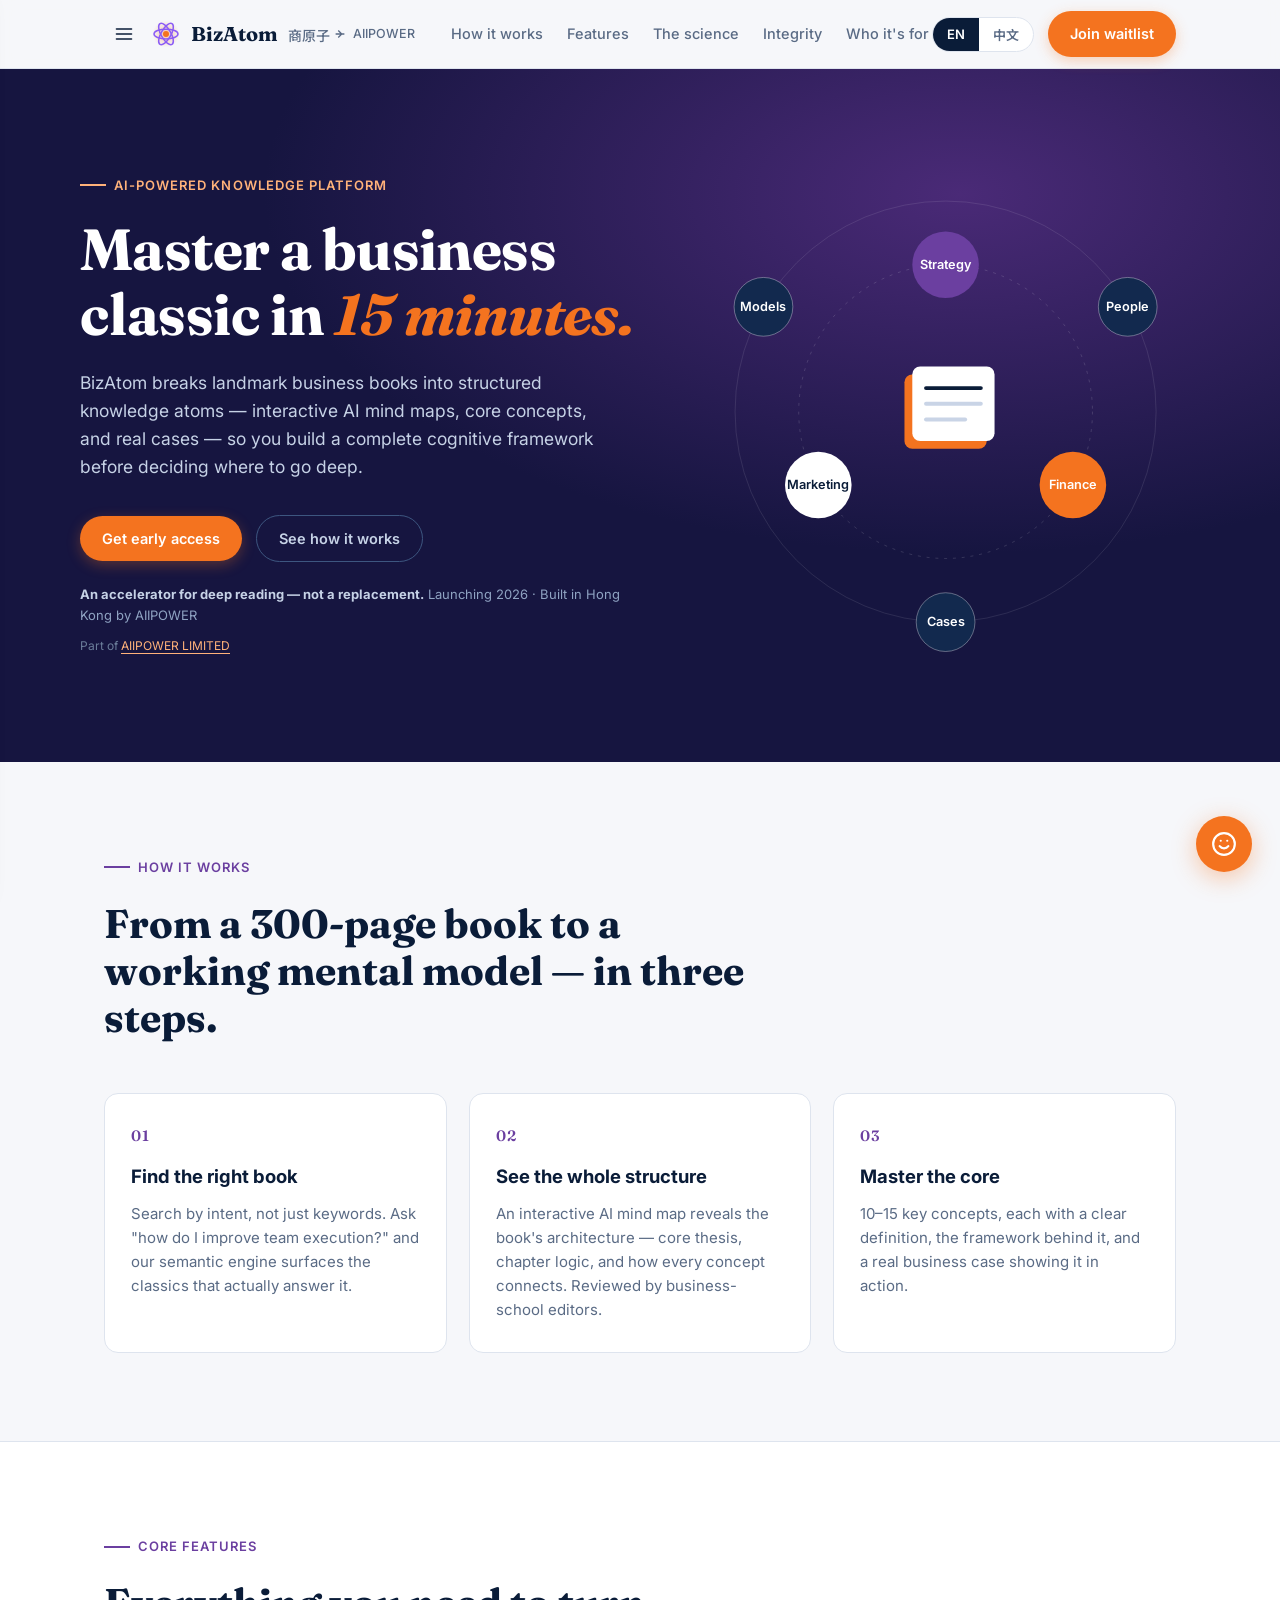
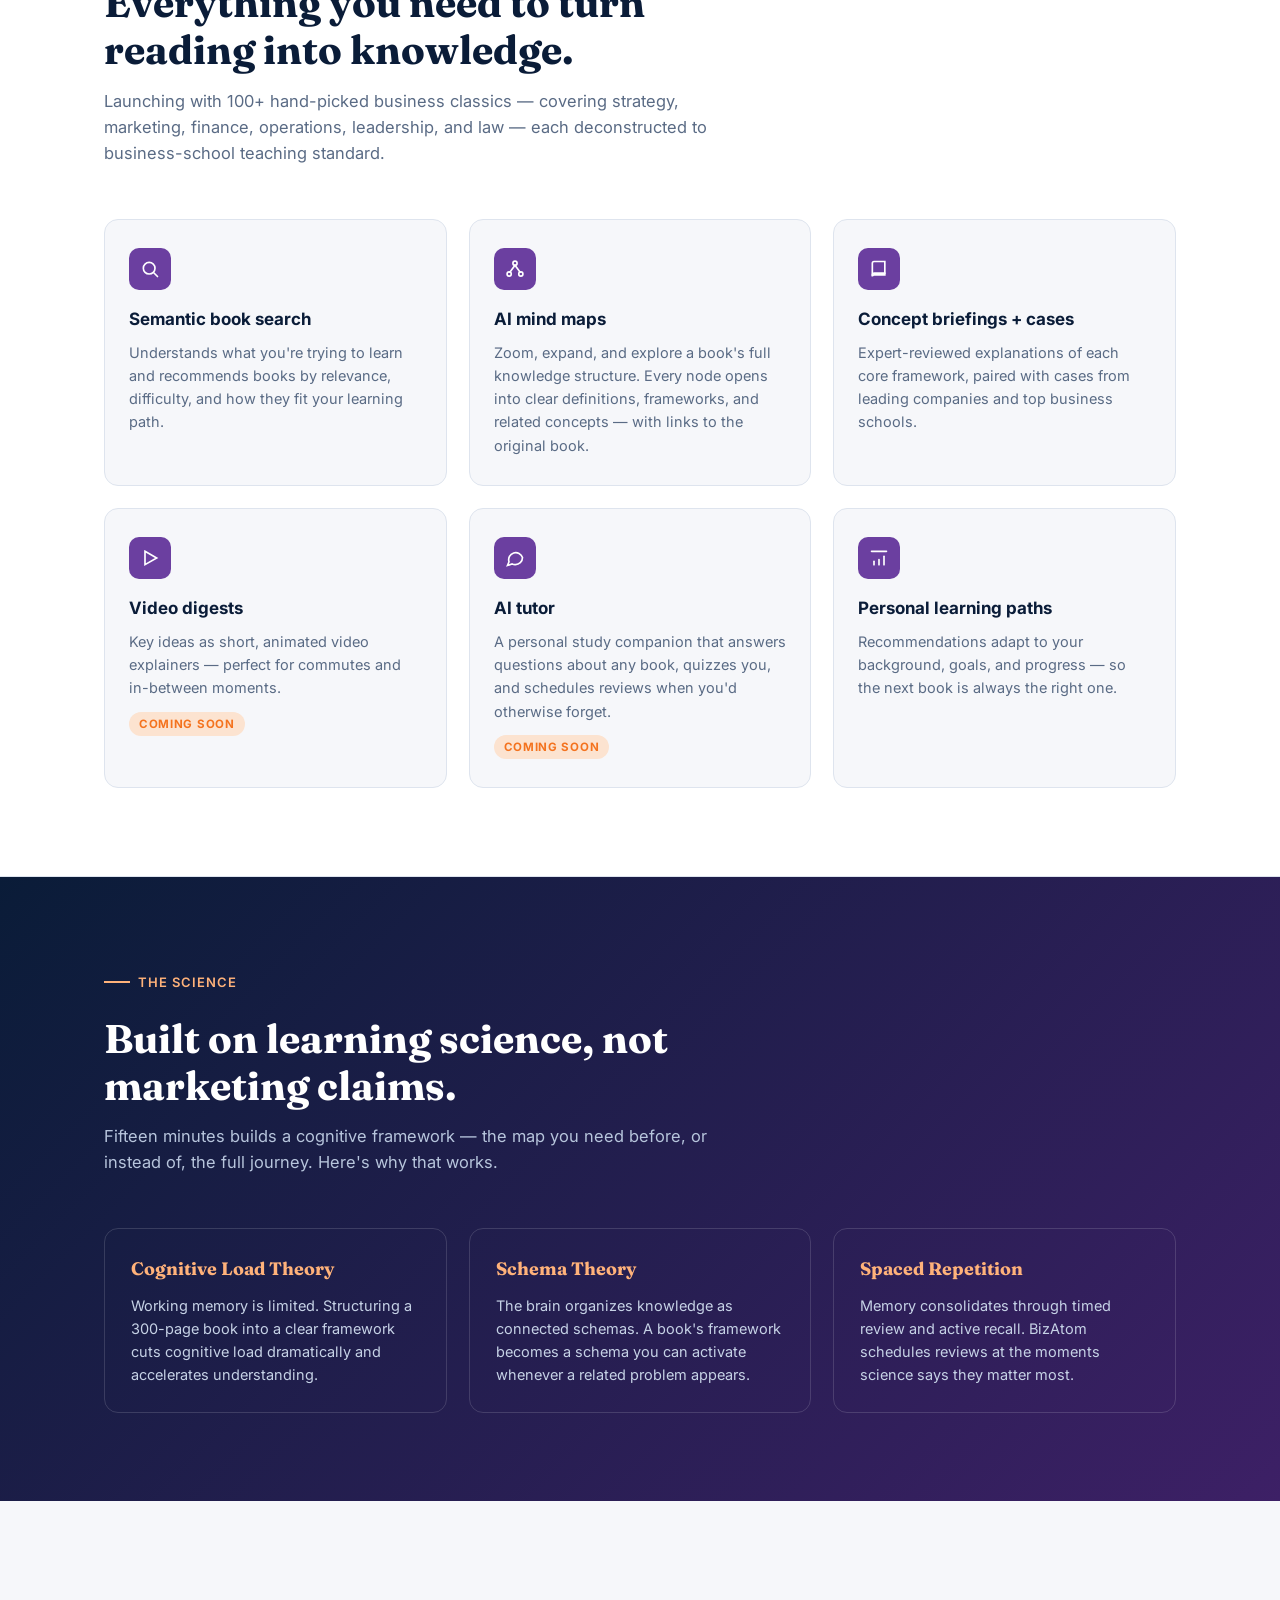
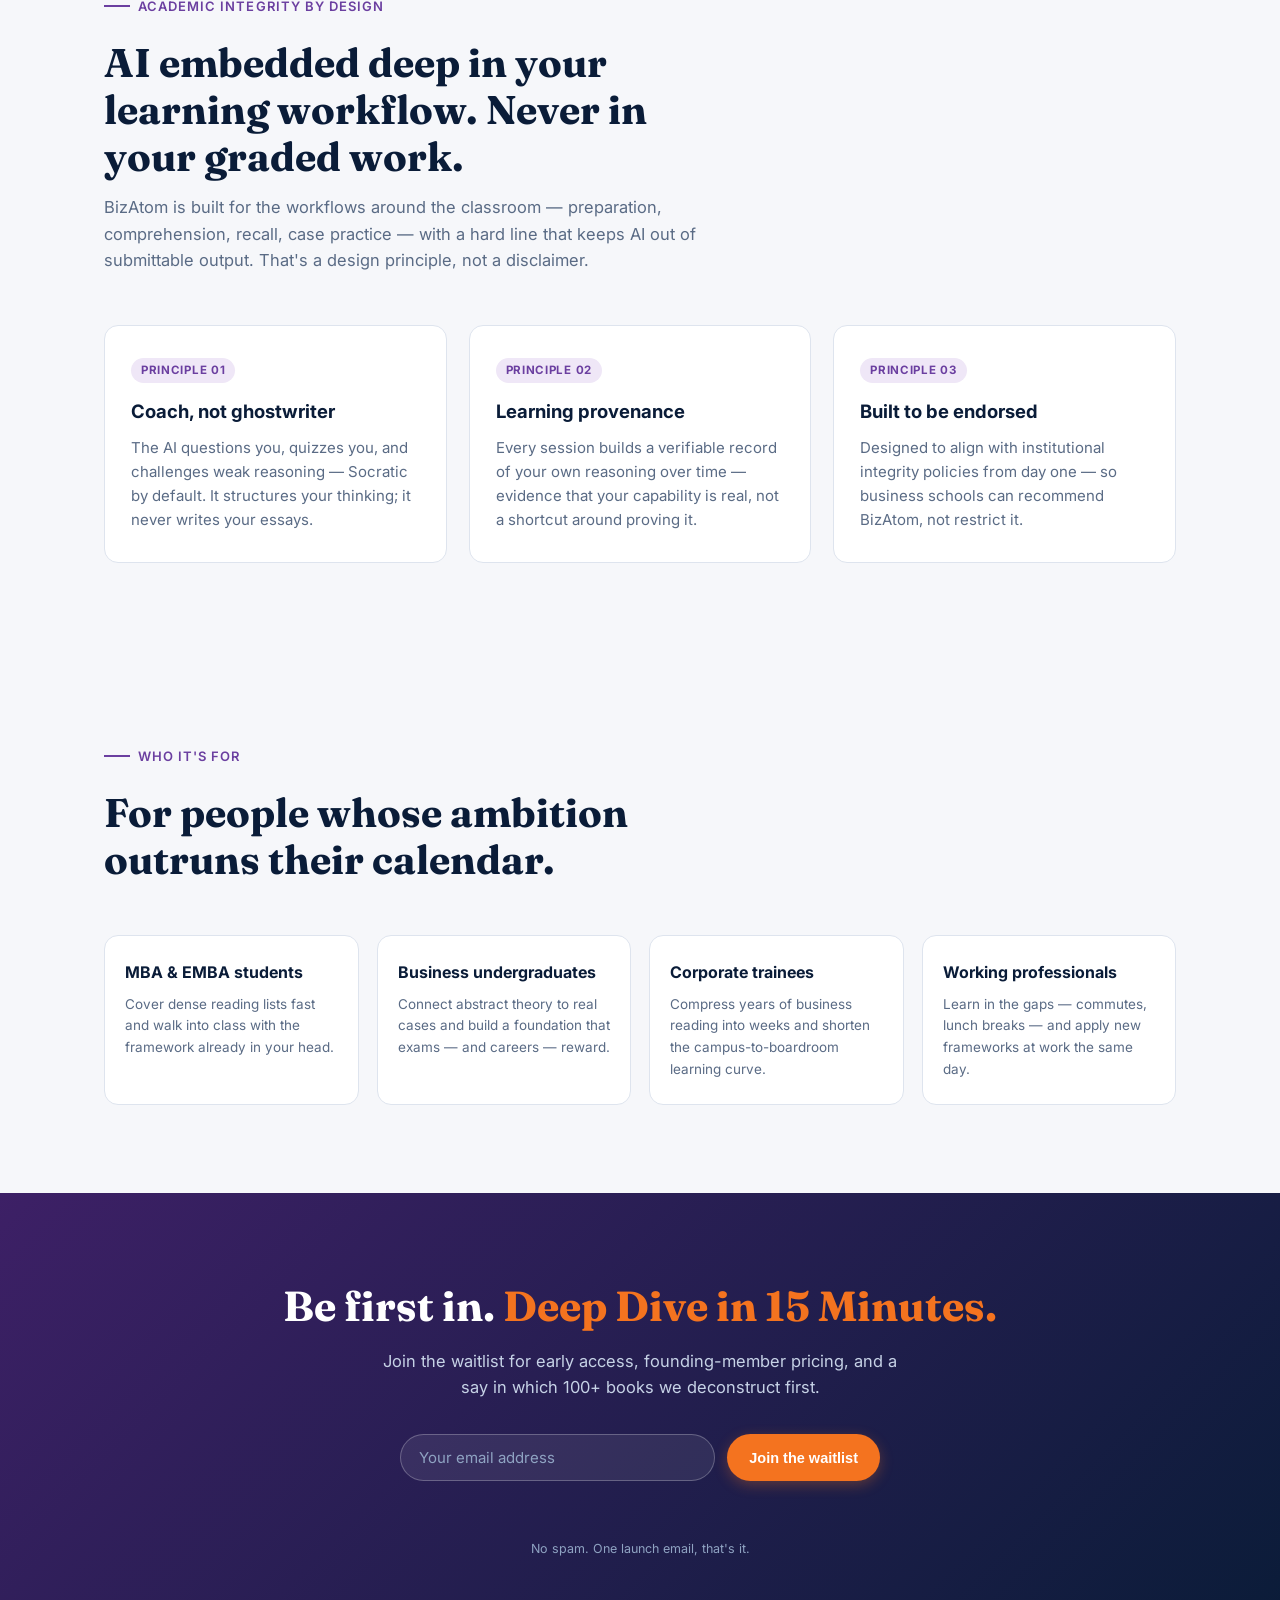
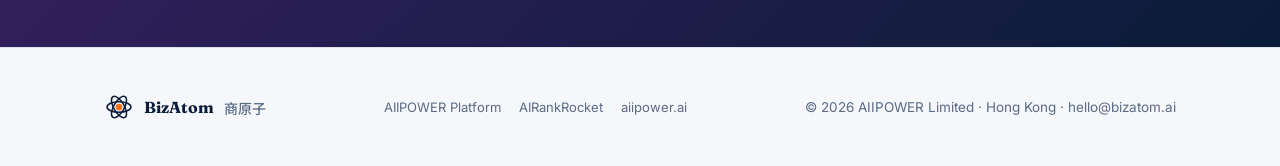
==== commit 431cec05: "feat: 多模型路由(7模型) + 模型选择器UI + 法律模块(107本) + 文案更新 - models.js: 新增 ChatGPT(GPT-4o), Codex(o3-mini), GPT-" ====
--- a/bizatom-site/index.html
+++ b/bizatom-site/index.html
@@ -8,7 +8,7 @@
 <meta name="keywords" content="BizAtom, 商原子, business books, AI, knowledge platform, MBA, AIIPOWER">
 <meta property="og:title" content="BizAtom 商原子 — Deep Dive in 15 Minutes">
 <meta property="og:description" content="AI-powered business book deconstruction. Master a business classic in 15 minutes.">
-<link rel="icon" href="data:image/svg+xml,<svg xmlns='http://www.w3.org/2000/svg' viewBox='0 0 40 40'><circle cx='20' cy='20' r='4.5' fill='%23F4731F'/><ellipse cx='20' cy='20' rx='16' ry='7' fill='none' stroke='%230A1C38' stroke-width='2'/><ellipse cx='20' cy='20' rx='16' ry='7' fill='none' stroke='%230A1C38' stroke-width='2' transform='rotate(60 20 20)'/><ellipse cx='20' cy='20' rx='16' ry='7' fill='none' stroke='%230A1C38' stroke-width='2' transform='rotate(120 20 20)'/></svg>">
+<link rel="icon" href="data:image/svg+xml,<svg xmlns='http://www.w3.org/2000/svg' viewBox='0 0 40 40'><defs><radialGradient id='fg' cx='50%25' cy='50%25' r='50%25'><stop offset='0%25' stop-color='%23F4731F' stop-opacity='0.5'/><stop offset='100%25' stop-color='%23F4731F' stop-opacity='0'/></radialGradient></defs><circle cx='20' cy='20' r='18' fill='url(%23fg)'/><ellipse cx='20' cy='20' rx='16' ry='6.5' fill='none' stroke='%238B5CF6' stroke-width='2' transform='rotate(0 20 20)'/><ellipse cx='20' cy='20' rx='16' ry='6.5' fill='none' stroke='%238B5CF6' stroke-width='2' transform='rotate(60 20 20)'/><ellipse cx='20' cy='20' rx='16' ry='6.5' fill='none' stroke='%238B5CF6' stroke-width='2' transform='rotate(120 20 20)'/><circle cx='20' cy='20' r='4' fill='%23F4731F'/></svg>">
 <link rel="preconnect" href="https://fonts.googleapis.com">
 <link rel="preconnect" href="https://fonts.gstatic.com" crossorigin>
 <link href="https://fonts.googleapis.com/css2?family=Fraunces:opsz,wght@9..144,400;9..144,600;9..144,700&family=Inter:wght@400;500;600;700&family=Noto+Sans+SC:wght@400;500;700&family=Noto+Serif+SC:wght@600;700&display=swap" rel="stylesheet">
@@ -52,6 +52,18 @@
 .nav-links{display:flex;align-items:center;gap:24px;font-size:14.5px;font-weight:500;color:var(--muted)}
 .nav-links a:hover{color:var(--navy)}
 .nav-cta{display:flex;align-items:center;gap:14px}
+.nav-user-btn{display:none;align-items:center;gap:8px;padding:6px 12px;border-radius:99px;background:var(--white);border:1.5px solid var(--line);cursor:pointer;font-family:var(--body);font-size:13.5px;font-weight:600;color:var(--navy);transition:border-color .15s}
+.nav-user-btn:hover{border-color:var(--purple)}
+.nav-avatar{width:28px;height:28px;border-radius:50%;background:var(--purple);color:#fff;display:flex;align-items:center;justify-content:center;font-size:13px;font-weight:700;flex-shrink:0}
+.user-dropdown{display:none;position:absolute;top:calc(100% + 8px);right:0;background:var(--white);border-radius:14px;box-shadow:0 8px 32px rgba(10,28,56,.18);min-width:220px;z-index:100;overflow:hidden}
+.user-dropdown.open{display:block}
+.ud-header{display:flex;align-items:center;gap:12px;padding:18px 16px;background:var(--paper)}
+.ud-avatar{width:40px;height:40px;border-radius:50%;background:var(--purple);color:#fff;display:flex;align-items:center;justify-content:center;font-size:16px;font-weight:700;flex-shrink:0}
+.ud-name{font-size:13.5px;font-weight:700;color:var(--navy)}
+.ud-email{font-size:11.5px;color:var(--muted)}
+.ud-menu{display:flex;flex-direction:column}
+.ud-menu button{display:flex;align-items:center;gap:8px;padding:12px 16px;border:0;background:transparent;font-family:var(--body);font-size:13.5px;font-weight:500;color:var(--ink);cursor:pointer;text-align:left;transition:background .1s}
+.ud-menu button:hover{background:var(--paper)}
 .lang-toggle{display:flex;border:1px solid var(--line);border-radius:99px;overflow:hidden;background:var(--white)}
 .lang-toggle button{border:0;background:transparent;padding:7px 14px;font-family:var(--body);font-size:13px;font-weight:600;color:var(--muted);cursor:pointer;transition:.2s}
 .lang-toggle button.active{background:var(--navy);color:#fff}
@@ -161,13 +173,31 @@
 .chat-panel{position:fixed;bottom:100px;right:28px;z-index:999;width:380px;max-width:calc(100vw - 40px);height:560px;max-height:calc(100vh - 140px);background:var(--white);border-radius:18px;box-shadow:0 12px 48px rgba(10,28,56,.22);display:flex;flex-direction:column;overflow:hidden;transform-origin:bottom right;transition:transform .3s cubic-bezier(.4,0,.2,1),opacity .25s}
 .chat-panel.collapsed{transform:scale(.7);opacity:0;pointer-events:none}
 
-.chat-header{background:linear-gradient(135deg,var(--navy),var(--purple-deep));color:#fff;padding:16px 20px;display:flex;align-items:center;gap:12px;flex-shrink:0}
+.chat-header{background:linear-gradient(135deg,var(--navy),var(--purple-deep));color:#fff;padding:16px 20px;display:flex;align-items:center;gap:12px;flex-shrink:0;cursor:grab;user-select:none;-webkit-user-select:none}
+.chat-header:active{cursor:grabbing}
+.chat-header.dragging{cursor:grabbing}
+.chat-panel.dragging{transition:none!important}
 .chat-header .h-icon{width:36px;height:36px;border-radius:10px;background:rgba(255,255,255,.15);display:flex;align-items:center;justify-content:center;font-size:18px}
 .chat-header .h-text{flex:1}
 .chat-header .h-text h4{font-family:var(--display);font-size:15px;font-weight:700;line-height:1.2}
 .chat-header .h-text span{font-size:11px;color:#B7C5DC;display:block}
 .chat-header .h-close{width:30px;height:30px;border-radius:50%;background:rgba(255,255,255,.12);border:0;color:#fff;cursor:pointer;display:flex;align-items:center;justify-content:center;font-size:16px;transition:background .2s}
 .chat-header .h-close:hover{background:rgba(255,255,255,.22)}
+.chat-header .h-fullscreen{width:30px;height:30px;border-radius:50%;background:rgba(255,255,255,.12);border:0;color:#fff;cursor:pointer;display:flex;align-items:center;justify-content:center;transition:background .2s;flex-shrink:0}
+.chat-header .h-fullscreen:hover{background:rgba(255,255,255,.22)}
+.chat-header .h-fullscreen svg{display:block}
+
+/* Fullscreen chat panel */
+.chat-panel.fullscreen{bottom:20px;right:20px;width:95vw;max-width:95vw;height:92vh;max-height:92vh;border-radius:18px}
+
+/* Fullscreen: larger text & padding for reading comfort */
+.chat-panel.fullscreen .chat-messages{padding:24px 28px;font-size:14.5px}
+.chat-panel.fullscreen .chat-msg .bubble{padding:14px 20px;font-size:14.5px;line-height:1.75}
+.chat-panel.fullscreen .chat-suggestions{padding:12px 24px 16px}
+.chat-panel.fullscreen .chat-input-wrap{padding:18px 24px}
+.chat-panel.fullscreen .chat-input-wrap input{font-size:15px;padding:12px 18px}
+.chat-panel.fullscreen .chat-book-bar{padding:10px 20px}
+.chat-panel.fullscreen .chat-tabs{padding:10px 20px}
 
 .chat-messages{flex:1;overflow-y:auto;padding:18px;display:flex;flex-direction:column;gap:14px;background:#F8F9FC;scroll-behavior:smooth}
 .chat-messages::-webkit-scrollbar{width:5px}
@@ -189,6 +219,17 @@
 .chat-typing span:nth-child(2){animation-delay:.15s}
 .chat-typing span:nth-child(3){animation-delay:.3s}
 @keyframes bounce{to{transform:translateY(-6px);opacity:.4}}
+
+/* Book Answer Card Styles */
+.book-answer{padding:4px 0}.ba-title{color:var(--purple);font-size:1.05em;margin:0 0 4px 0;font-weight:700}
+.ba-meta{color:var(--muted);font-size:.82em;margin:0 0 8px 0}
+.ba-brief{font-size:.9em;line-height:1.55;color:var(--ink);margin:0 0 10px 0}
+.ba-concepts{background:#F8F7FF;border-radius:10px;padding:10px 14px;margin:8px 0}
+.ba-concepts h4{color:var(--purple);font-size:.88em;margin:0 0 6px 0;font-weight:600}
+.ba-concepts ul{margin:0;padding-left:16px;list-style:none}
+.ba-concepts li{font-size:.85em;line-height:1.6;margin-bottom:5px;color:var(--ink)}
+.ba-concepts li strong{color:var(--purple)}
+.ba-footer{font-size:.8em;color:var(--muted);margin:10px 0 2px 0;font-style:italic}
 
 .chat-suggestions{display:flex;flex-wrap:wrap;gap:8px;padding:0 18px 12px;flex-shrink:0}
 .chat-suggestions button{font-size:11.5px;padding:7px 13px;border-radius:99px;background:var(--purple-soft);color:var(--purple);border:1px solid rgba(107,63,160,.15);cursor:pointer;transition:all .2s;white-space:nowrap;font-weight:500}
@@ -239,6 +280,12 @@
 .chat-book-bar .book-ask-btn{padding:7px 14px;border-radius:8px;background:var(--orange);color:#fff;border:none;font-size:12px;font-weight:600;cursor:pointer;white-space:nowrap;transition:opacity .2s;font-family:var(--body)}
 .chat-book-bar .book-ask-btn:hover:not(:disabled){opacity:.85}
 .chat-book-bar .book-ask-btn:disabled{opacity:.5;cursor:not-allowed}
+/* Model selector bar */
+.chat-model-bar{flex-shrink:0;padding:6px 12px;background:var(--navy-deep,#1a1f4e);display:flex;align-items:center;gap:6px;border-bottom:1px solid rgba(255,255,255,.08)}
+.chat-model-bar .model-label{font-size:11px;color:rgba(255,255,255,.5);font-family:var(--body);white-space:nowrap}
+.chat-model-bar select{flex:1;padding:4px 8px;border-radius:6px;border:1px solid rgba(255,255,255,.15);background:rgba(255,255,255,.06);color:#fff;font-size:11.5px;font-family:var(--body);outline:0;cursor:pointer;appearance:none;-webkit-appearance:none;background-image:url("data:image/svg+xml,%3Csvg xmlns='http://www.w3.org/2000/svg' width='10' height='10' viewBox='0 0 24 24' fill='none' stroke='%23888' stroke-width='2'%3E%3Cpath d='M6 9l6 6 6-6'/%3E%3C/svg%3E");background-repeat:no-repeat;background-position:right 8px center;padding-right:24px}
+.chat-model-bar select:hover{border-color:rgba(255,255,255,.3)}
+.chat-model-bar select option{background:#1a1f4e;color:#fff}
 /* Book shelf */
 .book-shelf{flex-shrink:0;max-height:170px;overflow-y:auto;background:#fff;border-bottom:1px solid var(--line);display:none}
 .book-shelf.open{display:block}
@@ -250,6 +297,84 @@
 .book-shelf-empty{padding:24px 14px;text-align:center;color:var(--muted);font-size:12px;font-family:var(--body)}
 
 @media(max-width:500px){.chat-panel{right:8px;bottom:92px;width:calc(100vw - 16px);height:480px}}
+
+/* ───────── Sidebar Book Directory ───────── */
+.sidebar-toggle{display:flex;align-items:center;justify-content:center;width:40px;height:40px;border:none;background:transparent;cursor:pointer;border-radius:10px;color:var(--navy);margin-right:4px;transition:background .2s}
+.sidebar-toggle:hover{background:var(--line)}
+.sidebar-toggle svg{width:20px;height:20px}
+.sidebar-overlay{display:none;position:fixed;inset:0;background:rgba(10,28,56,.4);z-index:60;backdrop-filter:blur(2px)}
+.sidebar-overlay.open{display:block}
+.sidebar{position:fixed;top:0;left:-360px;width:340px;height:100vh;background:var(--white);z-index:70;display:flex;flex-direction:column;transition:left .3s cubic-bezier(.4,0,.2,1);box-shadow:2px 0 24px rgba(10,28,56,.12);overflow:hidden}
+.sidebar.open{left:0}
+.sidebar-header{display:flex;align-items:center;gap:10px;padding:16px 18px;border-bottom:1px solid var(--line);flex-shrink:0}
+.sidebar-header h3{flex:1;font-family:var(--display);font-size:17px;font-weight:700;color:var(--navy);display:flex;align-items:center;gap:8px}
+.sidebar-header .badge{font-size:11px;font-weight:600;padding:2px 8px;border-radius:99px;background:var(--orange-soft);color:var(--orange);font-family:var(--body)}
+.sidebar-close{width:32px;height:32px;border:none;background:transparent;cursor:pointer;border-radius:8px;font-size:20px;color:var(--muted);display:flex;align-items:center;justify-content:center;transition:all .15s}
+.sidebar-close:hover{background:var(--paper);color:var(--ink)}
+.sidebar-search-wrap{padding:12px 18px;border-bottom:1px solid var(--line);flex-shrink:0}
+.sidebar-search-input{width:100%;padding:10px 14px 10px 36px;border:1.5px solid var(--line);border-radius:10px;font-family:var(--body);font-size:13px;color:var(--ink);background:var(--paper) url("data:image/svg+xml,%3Csvg xmlns='http://www.w3.org/2000/svg' width='16' height='16' viewBox='0 0 24 24' fill='none' stroke='%235A6B85' stroke-width='2'%3E%3Ccircle cx='11' cy='11' r='8'/%3E%3Cpath d='M21 21l-4.35-4.35'/%3E%3C/svg%3E") 12px center no-repeat;outline:none;transition:border-color .2s}
+.sidebar-search-input:focus{border-color:var(--purple);background-color:var(--white)}
+.sidebar-scroll{flex:1;overflow-y:auto;padding:8px 0;scroll-behavior:smooth}
+.sidebar-scroll::-webkit-scrollbar{width:5px}
+.sidebar-scroll::-webkit-scrollbar-thumb{background:var(--line);border-radius:99px}
+.sidebar-section{margin-bottom:4px}
+.sidebar-section-title{display:flex;align-items:center;gap:8px;padding:14px 18px 8px;font-size:13px;font-weight:700;font-family:var(--body)}
+.sidebar-section-title.bestseller{color:var(--orange)}
+.sidebar-section-title.textbook{color:var(--purple)}
+.sidebar-section-title .dot{width:8px;height:8px;border-radius:50%;flex-shrink:0}
+.sidebar-section-title.bestseller .dot{background:var(--orange)}
+.sidebar-section-title.textbook .dot{background:var(--purple)}
+.sidebar-subcat-header{display:flex;align-items:center;gap:6px;padding:10px 18px;cursor:pointer;transition:background .15s;font-family:var(--body)}
+.sidebar-subcat-header:hover{background:var(--paper)}
+.sidebar-subcat-header .subcat-arrow{width:16px;height:16px;transition:transform .25s;color:var(--muted);flex-shrink:0}
+.sidebar-subcat-header.expanded .subcat-arrow{transform:rotate(90deg)}
+.sidebar-subcat-header .subcat-icon{font-size:14px;flex-shrink:0}
+.sidebar-subcat-header .subcat-name{font-size:12.5px;font-weight:600;color:var(--ink);flex:1}
+.sidebar-subcat-header .subcat-count{font-size:11px;color:var(--muted);background:var(--paper);padding:2px 7px;border-radius:99px}
+.sidebar-subcat-body{display:none}
+.sidebar-subcat-body.open{display:block}
+.sidebar-book-item{display:flex;align-items:flex-start;gap:8px;padding:9px 18px 9px 42px;cursor:pointer;transition:background .12s;font-family:var(--body)}
+.sidebar-book-item:hover{background:var(--paper)}
+.sidebar-book-item.active{background:var(--orange-soft);color:var(--navy);font-weight:600}
+.sidebar-book-item .sb-icon{font-size:14px;flex-shrink:0;margin-top:1px;line-height:1}
+.sidebar-book-item .sb-info{flex:1;min-width:0;display:flex;flex-direction:column;gap:2px}
+.sidebar-book-item .sb-title{font-size:13px;font-weight:500;color:var(--ink);overflow:hidden;text-overflow:ellipsis;white-space:nowrap;line-height:1.3}
+.sidebar-book-item .sb-author{font-size:11.5px;color:var(--muted);overflow:hidden;text-overflow:ellipsis;white-space:nowrap;line-height:1.3}
+.sidebar-book-item:hover .sb-title{color:var(--purple)}
+.sidebar-book-item .sb-arrow{width:14px;height:14px;flex-shrink:0;color:var(--muted);opacity:0;transition:opacity .15s;margin-top:3px}
+.sidebar-book-item:hover .sb-arrow{opacity:1}
+
+/* Sidebar detail panel */
+.sidebar-detail{display:none;position:absolute;inset:0;background:var(--white);z-index:5;flex-direction:column;overflow-y:auto}
+.sidebar-detail.open{display:flex}
+.sidebar-detail .detail-back{display:flex;align-items:center;gap:6px;padding:14px 18px;border:none;background:transparent;cursor:pointer;font-family:var(--body);font-size:13px;font-weight:600;color:var(--purple);border-bottom:1px solid var(--line)}
+.sidebar-detail .detail-back:hover{background:var(--purple-soft)}
+.sidebar-detail .detail-content{padding:18px;flex:1}
+.sidebar-detail .dt-title{font-family:var(--display);font-size:18px;font-weight:700;color:var(--navy);margin-bottom:4px}
+.sidebar-detail .dt-author{font-size:13px;color:var(--muted);margin-bottom:16px}
+.sidebar-detail .dt-meta{display:flex;gap:8px;flex-wrap:wrap;margin-bottom:16px}
+.sidebar-detail .dt-tag{font-size:11px;font-weight:600;padding:3px 10px;border-radius:99px}
+.sidebar-detail .dt-tag.cat{background:var(--purple-soft);color:var(--purple)}
+.sidebar-detail .dt-tag.type{background:var(--orange-soft);color:var(--orange)}
+.sidebar-detail .dt-desc{font-size:13px;color:var(--ink);line-height:1.7;margin-bottom:20px}
+.sidebar-detail .dt-concepts h4{font-size:13px;font-weight:700;color:var(--navy);margin-bottom:10px}
+.sidebar-detail .dt-concept{display:flex;gap:10px;padding:12px;margin-bottom:8px;border-radius:10px;background:var(--paper);font-size:12.5px;line-height:1.6;cursor:pointer;transition:background .15s}
+.sidebar-detail .dt-concept:hover{background:var(--purple-soft)}
+.sidebar-detail .dt-concept strong{display:block;font-size:13px;color:var(--purple);margin-bottom:3px;min-width:80px}
+.sidebar-detail .dt-actions{display:flex;gap:8px;padding:16px 18px;border-top:1px solid var(--line)}
+.sidebar-detail .dt-btn{padding:9px 16px;border-radius:99px;border:none;font-family:var(--body);font-size:13px;font-weight:600;cursor:pointer;transition:all .15s}
+.sidebar-detail .dt-btn.primary{background:var(--orange);color:#fff;flex:1}
+.sidebar-detail .dt-btn.primary:hover{opacity:.9}
+.sidebar-detail .dt-btn.secondary{background:var(--paper);color:var(--navy)}
+.sidebar-detail .dt-btn.secondary:hover{background:var(--line)}
+.sidebar-empty-state{padding:32px 18px;text-align:center;color:var(--muted);font-size:13px;font-family:var(--body)}
+
+@media(max-width:768px){
+  .sidebar{width:100vw;left:-100vw}
+  .sidebar-book-item{padding:11px 18px 11px 42px}
+  .sidebar-book-item .sb-title{font-size:14px}
+  .sidebar-book-item .sb-author{font-size:12.5px}
+}
 </style>
 </head>
 <body>
@@ -257,12 +382,22 @@
 <!-- ================= NAV ================= -->
 <nav class="nav">
   <div class="container nav-inner">
+    <button class="sidebar-toggle" id="sidebarToggle" onclick="toggleSidebar()" aria-label="Open book directory" title="书籍目录">
+      <svg viewBox="0 0 24 24" fill="none" stroke="currentColor" stroke-width="2" stroke-linecap="round"><line x1="3" y1="6" x2="21" y2="6"/><line x1="3" y1="12" x2="21" y2="12"/><line x1="3" y1="18" x2="21" y2="18"/></svg>
+    </button>
     <a href="#" class="brand" aria-label="BizAtom home">
       <svg class="atom-mark" viewBox="0 0 40 40" aria-hidden="true">
-        <circle cx="20" cy="20" r="4.5" fill="#F4731F"/>
-        <ellipse cx="20" cy="20" rx="16" ry="7" fill="none" stroke="#0A1C38" stroke-width="2"/>
-        <ellipse cx="20" cy="20" rx="16" ry="7" fill="none" stroke="#0A1C38" stroke-width="2" transform="rotate(60 20 20)"/>
-        <ellipse cx="20" cy="20" rx="16" ry="7" fill="none" stroke="#0A1C38" stroke-width="2" transform="rotate(120 20 20)"/>
+        <defs>
+          <radialGradient id="logoGlow" cx="50%" cy="50%" r="50%">
+            <stop offset="0%" stop-color="#F4731F" stop-opacity="0.4"/>
+            <stop offset="100%" stop-color="#F4731F" stop-opacity="0"/>
+          </radialGradient>
+        </defs>
+        <circle cx="20" cy="20" r="18" fill="url(#logoGlow)"/>
+        <ellipse cx="20" cy="20" rx="16" ry="6.5" fill="none" stroke="#8B5CF6" stroke-width="2" transform="rotate(0 20 20)"/>
+        <ellipse cx="20" cy="20" rx="16" ry="6.5" fill="none" stroke="#8B5CF6" stroke-width="2" transform="rotate(60 20 20)"/>
+        <ellipse cx="20" cy="20" rx="16" ry="6.5" fill="none" stroke="#8B5CF6" stroke-width="2" transform="rotate(120 20 20)"/>
+        <circle cx="20" cy="20" r="4" fill="#F4731F"/>
       </svg>
       <span>BizAtom</span><span class="zh">商原子</span>
     </a>
@@ -282,10 +417,61 @@
         <button id="btn-en" class="active" onclick="setLang('en')">EN</button>
         <button id="btn-zh" onclick="setLang('zh')">中文</button>
       </div>
-      <a href="#waitlist" class="btn btn-primary" data-en="Join waitlist" data-zh="加入候补名单">Join waitlist</a>
+      <a href="#waitlist" class="btn btn-primary" id="navWaitlistBtn" data-en="Join waitlist" data-zh="加入候补名单">Join waitlist</a>
+      <button class="btn btn-primary" id="navLoginBtn" onclick="openLogin()" style="display:none">Sign in</button>
+      <div class="nav-user-btn" id="navUserBtn" style="display:none" onclick="toggleUserMenu()">
+        <div class="nav-avatar" id="navAvatar">U</div>
+        <span id="navUserName">User</span>
+        <svg width="12" height="12" viewBox="0 0 12 12"><path d="M3 5l3 3 3-3" fill="none" stroke="currentColor" stroke-width="1.5"/></svg>
+        <div class="user-dropdown" id="userDropdown">
+          <div class="ud-header">
+            <div class="ud-avatar" id="udAvatar">U</div>
+            <div>
+              <div class="ud-name" id="udUserName">User</div>
+              <div class="ud-email" id="udUserEmail">user@email.com</div>
+            </div>
+          </div>
+          <div class="ud-menu">
+            <button onclick="openKbPanel('personal')">📝 My Knowledge Base</button>
+            <button onclick="logoutUser()">Sign out</button>
+          </div>
+        </div>
+      </div>
     </div>
   </div>
 </nav>
+
+<!-- ================= SIDEBAR BOOK DIRECTORY ================= -->
+<div class="sidebar-overlay" id="sidebarOverlay" onclick="toggleSidebar()"></div>
+<aside class="sidebar" id="sidebar">
+  <div class="sidebar-header">
+    <h3>
+      <svg width="22" height="22" viewBox="0 0 40 40"><circle cx="20" cy="20" r="4.5" fill="#F4731F"/><ellipse cx="20" cy="20" rx="16" ry="7" fill="none" stroke="#8B5CF6" stroke-width="2"/><ellipse cx="20" cy="20" rx="16" ry="7" fill="none" stroke="#8B5CF6" stroke-width="2" transform="rotate(60 20 20)"/><ellipse cx="20" cy="20" rx="16" ry="7" fill="none" stroke="#8B5CF6" stroke-width="2" transform="rotate(120 20 20)"/></svg>
+      书籍目录
+      <span class="badge" id="sidebarBookCount">0</span>
+    </h3>
+    <button class="sidebar-close" onclick="toggleSidebar()" aria-label="Close">&times;</button>
+  </div>
+  <div class="sidebar-search-wrap">
+    <input type="text" class="sidebar-search-input" id="sidebarSearch" placeholder="搜索书籍、作者或关键词..." oninput="filterSidebar()">
+  </div>
+  <div class="sidebar-scroll" id="sidebarScroll">
+    <!-- Dynamically rendered by JS -->
+    <div class="sidebar-empty-state">加载中...</div>
+  </div>
+  <!-- Detail panel (hidden by default) -->
+  <div class="sidebar-detail" id="sidebarDetail">
+    <button class="detail-back" onclick="sidebarBackToList()">
+      <svg width="14" height="14" viewBox="0 0 24 24" fill="none" stroke="currentColor" stroke-width="2"><path d="M15 18l-6-6 6-6"/></svg>
+      返回列表
+    </button>
+    <div class="detail-content" id="sidebarDetailContent"></div>
+    <div class="dt-actions">
+      <button class="dt-btn secondary" onclick="sidebarBackToList()">返回</button>
+      <button class="dt-btn primary" id="sidebarAskBtn" onclick="sidebarAskBook()">💬 向AI书童提问</button>
+    </div>
+  </div>
+</aside>
 
 <!-- ================= HERO ================= -->
 <header class="hero">
@@ -394,8 +580,8 @@
       <span class="eyebrow" data-en="Core features" data-zh="核心功能">Core features</span>
       <h2 data-en="Everything you need to turn reading into knowledge."
           data-zh="将阅读转化为知识资产所需的一切。">Everything you need to turn reading into knowledge.</h2>
-      <p data-en="Launching with 50 hand-picked business classics — strategy, marketing, finance, operations, leadership — each deconstructed to teaching standard."
-         data-zh="首批精选 50 本商业经典——覆盖战略、营销、财务、运营与领导力——每本均拆解至商学院教学标准。">Launching with 50 hand-picked business classics — strategy, marketing, finance, operations, leadership — each deconstructed to teaching standard.</p>
+      <p data-en="Launching with 100+ hand-picked business classics — covering strategy, marketing, finance, operations, leadership, and law — each deconstructed to business-school teaching standard."
+         data-zh="首批精选 100+ 本商业经典——覆盖战略、营销、财务、运营、领导力与法律——每本均拆解至商学院教学标准。">Launching with 100+ hand-picked business classics — covering strategy, marketing, finance, operations, leadership, and law — each deconstructed to business-school teaching standard.</p>
     </div>
     <div class="feat-grid">
       <div class="feat">
@@ -543,8 +729,8 @@
         data-en='Be first in. <span style="color:#F4731F">Deep Dive in 15 Minutes.</span>'
         data-zh='抢先体验。<span style="color:#F4731F">Deep Dive in 15 Minutes.</span>'>
         Be first in. <span style="color:#F4731F">Deep Dive in 15 Minutes.</span></h2>
-    <p data-en="Join the waitlist for early access, founding-member pricing, and a say in which 50 books we deconstruct first."
-       data-zh="加入候补名单，获得早期体验资格、创始会员价格，并参与投票决定首批拆解的 50 本经典。">Join the waitlist for early access, founding-member pricing, and a say in which 50 books we deconstruct first.</p>
+    <p data-en="Join the waitlist for early access, founding-member pricing, and a say in which 100+ books we deconstruct first."
+       data-zh="加入候补名单，获得早期体验资格、创始会员价格，并参与投票决定首批拆解的 100+ 本经典。">Join the waitlist for early access, founding-member pricing, and a say in which 100+ books we deconstruct first.</p>
     <div class="wl-form">
       <input type="email" id="wl-email" data-ph-en="Your email address" data-ph-zh="输入你的邮箱地址" placeholder="Your email address" aria-label="Email address">
       <button class="btn btn-primary" onclick="joinWaitlist()" data-en="Join the waitlist" data-zh="加入候补名单">Join the waitlist</button>
@@ -597,11 +783,8 @@
   if (chatOpen) updateChatLang();
 }
 
-/* ---------- Waitlist ----------
-   v1 shows a success state locally.
-   To collect real emails: create a free form at https://formspree.io,
-   then replace the body of joinWaitlist() with a fetch() POST to your
-   Formspree endpoint. (I can wire this up for you in 5 minutes.) */
+/* ---------- Waitlist ---------- */
+var chatUserEmail = ''; // Store email for chat log association
 function joinWaitlist(){
   var input = document.getElementById('wl-email');
   var msg = document.getElementById('wl-msg');
@@ -612,11 +795,27 @@
     msg.textContent = zh ? '请输入有效的邮箱地址。' : 'Please enter a valid email address.';
     return;
   }
-  msg.style.color = '#7DE3A1';
-  msg.textContent = zh
-    ? '已加入候补名单！上线时我们会第一时间通知你。'
-    : "You're on the list! We'll email you the moment we launch.";
-  input.value = '';
+  fetch('https://formspree.io/f/mjgqvlak', {
+    method: 'POST',
+    headers: { 'Content-Type': 'application/json' },
+    body: JSON.stringify({ email: v, lang: zh ? 'zh' : 'en', source: 'bizatom.html' })
+  })
+  .then(r => {
+    if (r.ok) return r.json();
+    throw new Error('Form error');
+  })
+  .then(data => {
+    chatUserEmail = v; // Save email for chat log association
+    msg.style.color = '#7DE3A1';
+    msg.textContent = zh
+      ? '已加入候补名单！上线时我们会第一时间通知你。'
+      : 'You\'re on the list! We\'ll email you the moment we launch.';
+    input.value = '';
+  })
+  .catch(() => {
+    msg.style.color = '#FF9B7A';
+    msg.textContent = zh ? '提交失败，请稍后重试。' : 'Submission failed. Please try again.';
+  });
 }
 </script>
 <!-- ===== AI Chat Widget ===== -->
@@ -628,12 +827,30 @@
 
 <!-- Chat panel -->
 <div class="chat-panel collapsed" id="chatPanel">
-  <div class="chat-header">
-    <div class="h-icon">📚</div>
+  <div class="chat-header" onmousedown="startDragChat(event)" ontouchstart="startDragChat(event)">
+    <div class="h-icon">
+      <svg width="28" height="28" viewBox="0 0 40 40" xmlns="http://www.w3.org/2000/svg">
+        <defs>
+          <radialGradient id="atomGlow" cx="50%" cy="50%" r="50%">
+            <stop offset="0%" stop-color="#F4731F" stop-opacity="0.5"/>
+            <stop offset="100%" stop-color="#F4731F" stop-opacity="0"/>
+          </radialGradient>
+        </defs>
+        <circle cx="20" cy="20" r="18" fill="url(#atomGlow)"/>
+        <ellipse cx="20" cy="20" rx="16" ry="6.5" fill="none" stroke="#8B5CF6" stroke-width="2" transform="rotate(0 20 20)"/>
+        <ellipse cx="20" cy="20" rx="16" ry="6.5" fill="none" stroke="#8B5CF6" stroke-width="2" transform="rotate(60 20 20)"/>
+        <ellipse cx="20" cy="20" rx="16" ry="6.5" fill="none" stroke="#8B5CF6" stroke-width="2" transform="rotate(120 20 20)"/>
+        <circle cx="20" cy="20" r="4" fill="#F4731F"/>
+      </svg>
+    </div>
     <div class="h-text">
-      <h4 data-chat-en="BizAtom AI Assistant" data-chat-zh="BizAtom AI 书僮">BizAtom AI 书僮</h4>
+      <h4 data-chat-en="BizAtom AI Assistant" data-chat-zh="BizAtom AI 书童">BizAtom AI 书童</h4>
       <span data-chat-en="Ask me about any business classic" data-chat-zh="问我任何商业经典的问题">问我任何商业经典的问题</span>
     </div>
+    <button class="h-fullscreen" id="chatFullscreenBtn" onclick="toggleChatFullscreen()" aria-label="Toggle fullscreen">
+      <svg class="icon-max" width="16" height="16" viewBox="0 0 16 16" fill="none" stroke="currentColor" stroke-width="1.5"><path d="M2 6V2h4M14 6V2h-4M2 10v4h4M14 10v4h-4"/></svg>
+      <svg class="icon-restore" width="16" height="16" viewBox="0 0 16 16" fill="none" stroke="currentColor" stroke-width="1.5" style="display:none"><path d="M5 2v4H1M11 2v4h4M5 14v-4H1M11 14v-4h4"/></svg>
+    </button>
     <button class="h-close" onclick="toggleChat()" aria-label="Close chat">&times;</button>
   </div>
   <!-- Category tabs -->
@@ -646,6 +863,19 @@
       <button class="chat-tab textbook-tab" id="tabBtnTextbook" onclick="toggleCatDropdown('textbook')" data-chat-en="Textbooks" data-chat-zh="经典教材">📘 经典教材 <span class="tab-arrow">▼</span></button>
       <div class="tab-dropdown textbook-dropdown" id="dropdown-textbook"></div>
     </div>
+  </div>
+  <!-- Model selector bar -->
+  <div class="chat-model-bar">
+    <span class="model-label">AI</span>
+    <select id="modelSelect" onchange="onModelChange()">
+      <option value="deepseek">🧠 DeepSeek (默认)</option>
+      <option value="chatgpt">💬 ChatGPT (GPT-4o)</option>
+      <option value="codex">🔧 Codex (o3-mini)</option>
+      <option value="gpt4o_mini">⚡ GPT-4o mini</option>
+      <option value="doubao">🫘 豆包 Pro</option>
+      <option value="kimi">🌙 Kimi</option>
+      <option value="claude">🎯 Claude</option>
+    </select>
   </div>
   <!-- Book search bar -->
   <div class="chat-book-bar">
@@ -702,12 +932,24 @@
     { value: 'finance', zh: '💰 金融会计', en: '💰 Finance & Accounting' },
     { value: 'economics', zh: '📊 经济学', en: '📊 Economics' },
     { value: 'operations', zh: '🏭 运营管理', en: '🏭 Operations' },
-    { value: 'strategy,marketing,tech-future', zh: '🎯 战略营销', en: '🎯 Strategy & Marketing' }
+    { value: 'strategy,marketing,tech-future', zh: '🎯 战略营销', en: '🎯 Strategy & Marketing' },
+    { value: 'economic-law,contract-law,ip-law,corporate-law,international-commercial-law,labor-law', zh: '⚖️ 法律模块', en: '⚖️ Law Module' },
+    { value: 'economic-law', zh: '📐 经济法', en: '📐 Economic Law' },
+    { value: 'contract-law', zh: '📝 商业合同法', en: '📝 Commercial Contract Law' },
+    { value: 'ip-law', zh: '🔐 知识产权保护法', en: '🔐 Intellectual Property Law' },
+    { value: 'corporate-law', zh: '🏢 公司法与治理', en: '🏢 Corporate Law & Governance' },
+    { value: 'international-commercial-law', zh: '🌐 国际商法', en: '🌐 International Commercial Law' },
+    { value: 'labor-law', zh: '👥 劳动法与合规', en: '👥 Labor Law & Compliance' }
   ]
 };
 
-// ---- Initialize book selector on chat open ----
 function initBookSelect() {
+  if (typeof BIZATOM_KB === 'undefined' || !BIZATOM_KB || BIZATOM_KB.length === 0) {
+    console.log('[BizAtom] KB not loaded yet, retrying...');
+    setTimeout(initBookSelect, 200);
+    return;
+  }
+  console.log('[BizAtom] KB loaded, books:', BIZATOM_KB.length);
   buildDropdownItems('bestseller');
   buildDropdownItems('textbook');
   filterAndRender(currentTab, 'all');
@@ -827,6 +1069,7 @@
 function openBookShelf() {
   var shelf = document.getElementById('bookShelf');
   if (shelf) shelf.classList.add('open');
+  // If shelf empty, make sure we have books rendered
   if (!shelf || shelf.children.length === 0) {
     renderBookShelf(currentFilteredBooks);
   }
@@ -884,10 +1127,54 @@
   if (!selectedBookId) return;
   var bookId = selectedBookId;
   var lang = (document.documentElement.lang || '').indexOf('zh') === 0 ? 'zh' : 'en';
-  var prefix = lang === 'zh' ? '这本书的核心思想是什么？' : 'What are the key ideas of this book?';
+  var book = null;
+  for (var i = 0; i < BIZATOM_KB.length; i++) {
+    if (BIZATOM_KB[i].id === bookId) { book = BIZATOM_KB[i]; break; }
+  }
+  var displayText = lang === 'zh'
+    ? '📖 「' + (book ? book.zh.t : '') + '」的核心思想是什么？'
+    : '📖 What are the key ideas of "' + (book ? book.en.t : '') + '"?';
   var input = document.getElementById('chatInput');
-  input.value = prefix;
-  sendMessage();
+  input.value = displayText;
+  sendMessage(bookId);
+}
+
+/* ---- Generate Book-Specific Answer ---- */
+function generateBookAnswer(bookId, lang) {
+  var book = null;
+  for (var i = 0; i < BIZATOM_KB.length; i++) {
+    if (BIZATOM_KB[i].id === bookId) { book = BIZATOM_KB[i]; break; }
+  }
+  if (!book) return null;
+
+  var d = book[lang] || book.en;
+  var typeLabel = '';
+  if (lang === 'zh') {
+    typeLabel = book.type === 'textbook' ? '📚 经典教材'
+      : book.type === 'bestseller' ? '🔥 畅销书' : '📚 经典教材 + 🔥 畅销书';
+  } else {
+    typeLabel = book.type === 'textbook' ? '📚 Textbook'
+      : book.type === 'bestseller' ? '🔥 Bestseller' : '📚 Textbook + 🔥 Bestseller';
+  }
+
+  var html = '<div class="book-answer">';
+  html += '<h3 class="ba-title">' + d.t + '</h3>';
+  html += '<p class="ba-meta">' + d.a + ' &nbsp;|&nbsp; ' + typeLabel + '</p>';
+  html += '<p class="ba-brief">' + d.b + '</p>';
+
+  if (d.c && d.c.length > 0) {
+    html += '<div class="ba-concepts"><h4>' + (lang === 'zh' ? '💡 核心概念' : '💡 Key Concepts') + '</h4><ul>';
+    for (var j = 0; j < d.c.length; j++) {
+      html += '<li><strong>' + d.c[j][0] + '</strong>：' + d.c[j][1] + '</li>';
+    }
+    html += '</ul></div>';
+  }
+
+  html += '<p class="ba-footer">' + (lang === 'zh'
+    ? '💬 你可以继续问我关于这本书的任何细节，或者换一本书。'
+    : '💬 Feel free to ask more details about this book or switch to another.') + '</p>';
+  html += '</div>';
+  return html;
 }
 
 /* ---- Knowledge Base Search ---- */
@@ -938,28 +1225,64 @@
   // Step 3: PRIORITY OUTPUT — if concept match is strong, answer the concept question directly
   // Threshold 6: works for short terms like "MVP", "Pivot", "刺猬"
   if (bestConcept && bestCS >= 6) {
-    var out = "💡 **" + bestConcept[0] + "**\n\n" + bestConcept[1] + "\n\n";
-    out += "📖 *出自：" + d.t + "*\n";
+    var out = "好问题！关于\"" + bestConcept[0] + "\"这个概念 ——\n\n";
+    out += bestConcept[1] + "\n\n";
+    out += "📖 这个观点来自 **" + d.t + "**，作者" + d.a + "。";
+    if (d.c && d.c.length > 2) {
+      out += "\n\n顺便一提，这本书还涵盖了这些重要思想：\n";
+      for (var ci = 0; ci < Math.min(d.c.length, 5); ci++) {
+        if (d.c[ci][0] !== bestConcept[0]) {
+          out += "• " + d.c[ci][0] + "\n";
+        }
+      }
+    }
+    out += "\n\n💬 想深入了解哪个概念？或者换一本书看看？";
     return out;
   }
 
   // Step 4: Otherwise, give full book overview
-  var out = "📚 **" + d.t + "**\n\n" + d.b + "\n\n";
+  var out = "很好的问题！让我为你拆解 **" + d.t + "**。\n\n";
+  out += d.b + "\n\n";
+  out += "✍️ 作者：" + d.a + "\n\n";
   // Show top matched concept first
   if (bestConcept && bestCS > 3) {
-    out += "💡 **" + bestConcept[0] + "**：" + bestConcept[1] + "\n\n";
-  }
-  out += "📋 **核心概念一览**：\n";
+    out += "你问到的这个概念很关键：\n💡 **" + bestConcept[0] + "**：" + bestConcept[1] + "\n\n";
+  }
+  out += "📋 这本书涵盖的核心思想：\n";
   for (var k = 0; k < d.c.length; k++) {
-    out += "  • " + d.c[k][0] + "\n";
-  }
+    out += "• **" + d.c[k][0] + "**：" + d.c[k][1] + "\n";
+  }
+  out += "\n💬 想深入了解哪个概念？或者换一本书探讨？";
   return out;
 }
 
 function fallbackText(lang) {
   return lang === 'zh'
-    ? '📚 我是 BizAtom AI 书僮，可以回答商业经典的问题。试试问我：\n• 什么是蓝海战略？\n• 解释刺猬理念\n• 从0到1的核心思想\n• 五力模型是什么？\n• Explain disruptive innovation'
-    : '📚 I\'m the BizAtom AI Book Assistant. Try asking:\n• What is Blue Ocean Strategy?\n• Explain the Hedgehog Concept\n• Tell me about Zero to One\n• What are Porter\'s Five Forces?\n• 什么是颠覆性创新？';
+    ? '很高兴你问到这个问题！ 👋\n\n' +
+      '我是 BizAtom AI 书童，目前后端 AI 服务暂时离线（可能是 API 密钥未配置或在维护中），但我仍然可以帮你做很多事情：\n\n' +
+      '📖 浏览左侧书籍目录，点击任意书籍查看核心概念和框架\n' +
+      '🔍 在书童窗口上方的搜索框中搜索 100+ 本商业经典\n' +
+      '💡 选中一本书后点击"提问"，我可以为你生成结构化的书籍概览\n\n' +
+      '你不妨试试：\n' +
+      '• 什么是蓝海战略？\n' +
+      '• 解释刺猬理念\n' +
+      '• 从0到1的核心思想\n' +
+      '• 五力模型是什么？\n' +
+      '• 商业合同有哪些法律风险？\n' +
+      '• 知识产权如何保护？\n\n' +
+      '💬 提示：管理员需要在 Vercel 配置 DEEPSEEK_API_KEY 环境变量来启用 AI 对话功能。'
+    : 'Glad you asked! 👋\n\n' +
+      'I\'m the BizAtom AI Book Assistant. The backend AI service is currently offline (API key may not be configured), but I can still help:\n\n' +
+      '📖 Browse the book directory on the left to see core concepts\n' +
+      '🔍 Search 100+ business classics using the search bar above\n' +
+      '💡 Select a book and click "Ask" for a structured overview\n\n' +
+      'Try asking:\n' +
+      '• What is Blue Ocean Strategy?\n' +
+      '• Explain the Hedgehog Concept\n' +
+      '• Tell me about Zero to One\n' +
+      '• What are key contract law risks?\n' +
+      '• How to protect intellectual property?\n\n' +
+      '💬 Tip: Admin needs to configure DEEPSEEK_API_KEY in Vercel environment variables.';
 }
 
 /* ---- Chat UI ---- */
@@ -973,11 +1296,91 @@
     document.getElementById('chatInput').focus();
     updateChatLang();
     initBookSelect();
+    checkModelAvailability();
   } else {
     panel.classList.add('collapsed');
     fab.classList.remove('hidden');
-  }
-}
+    resetChatPanelPosition(); // reset dragged position when closing
+  }
+}
+
+function toggleChatFullscreen() {
+  var panel = document.getElementById('chatPanel');
+  var btn = document.getElementById('chatFullscreenBtn');
+  var iconMax = btn.querySelector('.icon-max');
+  var iconRestore = btn.querySelector('.icon-restore');
+  var isFull = panel.classList.toggle('fullscreen');
+  iconMax.style.display = isFull ? 'none' : 'block';
+  iconRestore.style.display = isFull ? 'block' : 'none';
+  if (isFull) resetChatPanelPosition(); // reset dragged position when entering fullscreen
+  // Scroll to bottom after resize
+  var msgs = document.getElementById('chatMessages');
+  if (msgs) msgs.scrollTop = msgs.scrollHeight;
+}
+
+/* ──────── Drag-to-move chat panel ──────── */
+var dragState = { active: false, startX: 0, startY: 0, panelX: 0, panelY: 0 };
+
+function startDragChat(e) {
+  // Don't start drag from close/fullscreen buttons
+  if (e.target.closest('.h-close') || e.target.closest('.h-fullscreen')) return;
+  if (e.type === 'touchstart') e = e.touches[0];
+  var panel = document.getElementById('chatPanel');
+  if (panel.classList.contains('fullscreen')) return; // no drag in fullscreen
+  var rect = panel.getBoundingClientRect();
+  dragState.active = true;
+  dragState.startX = e.clientX;
+  dragState.startY = e.clientY;
+  // Convert from bottom/right to top/left positioning
+  if (!panel.style.top || panel.style.top === 'auto') {
+    panel.style.top = rect.top + 'px';
+    panel.style.left = rect.left + 'px';
+    panel.style.bottom = 'auto';
+    panel.style.right = 'auto';
+  }
+  dragState.panelX = parseInt(panel.style.left) || rect.left;
+  dragState.panelY = parseInt(panel.style.top) || rect.top;
+  panel.classList.add('dragging');
+  document.body.style.userSelect = 'none';
+  document.body.style.webkitUserSelect = 'none';
+  e.preventDefault();
+}
+
+function moveDragChat(e) {
+  if (!dragState.active) return;
+  if (e.type === 'touchmove') e = e.touches[0];
+  e.preventDefault();
+  var panel = document.getElementById('chatPanel');
+  var dx = e.clientX - dragState.startX;
+  var dy = e.clientY - dragState.startY;
+  var newLeft = Math.max(0, Math.min(dragState.panelX + dx, window.innerWidth - panel.offsetWidth));
+  var newTop = Math.max(0, Math.min(dragState.panelY + dy, window.innerHeight - 60));
+  panel.style.left = newLeft + 'px';
+  panel.style.top = newTop + 'px';
+}
+
+function stopDragChat() {
+  if (!dragState.active) return;
+  dragState.active = false;
+  var panel = document.getElementById('chatPanel');
+  panel.classList.remove('dragging');
+  document.body.style.userSelect = '';
+  document.body.style.webkitUserSelect = '';
+}
+
+// Reset panel position when entering fullscreen or closing
+function resetChatPanelPosition() {
+  var panel = document.getElementById('chatPanel');
+  panel.style.top = '';
+  panel.style.left = '';
+  panel.style.bottom = '';
+  panel.style.right = '';
+}
+
+document.addEventListener('mousemove', moveDragChat);
+document.addEventListener('mouseup', stopDragChat);
+document.addEventListener('touchmove', moveDragChat, {passive: false});
+document.addEventListener('touchend', stopDragChat);
 
 function updateChatLang() {
   var lang = (document.documentElement.lang || '').indexOf('zh') === 0 ? 'zh' : 'en';
@@ -994,13 +1397,28 @@
   sendMessage();
 }
 
+function stripMarkdown(text) {
+  if (!text) return text;
+  return text
+    .replace(/###\s?/g, '')            // Remove ### headers
+    .replace(/##\s?/g, '')             // Remove ## headers
+    .replace(/#\s?/g, '');             // Remove # headers
+  // NOTE: Keep **bold** and *italic* markers — formatAnswer converts them to HTML
+}
+
 function addMsg(text, type) {
   var msgs = document.getElementById('chatMessages');
   var div = document.createElement('div');
   div.className = 'chat-msg ' + type;
   var b = document.createElement('div');
   b.className = 'bubble';
-  b.textContent = text;
+  // If text is HTML (starts with <div), use it directly; otherwise format
+  if (text && text.trim().indexOf('<') === 0) {
+    b.innerHTML = text;
+  } else {
+    var cleanText = stripMarkdown(text);
+    b.innerHTML = formatAnswer(cleanText);
+  }
   div.appendChild(b);
   msgs.appendChild(div);
   msgs.scrollTop = msgs.scrollHeight;
@@ -1023,48 +1441,493 @@
 }
 
 function formatAnswer(t) {
-  return t.replace(/\*\*(.*?)\*\*/g, '<strong>$1</strong>').replace(/\n/g, '<br>');
-}
-
-async function sendMessage() {
+  if (!t) return t;
+  return t
+    // Bold: **text** → <strong>
+    .replace(/\*\*(.+?)\*\*/g, '<strong>$1</strong>')
+    // Italic: *text* → <em> (but not • bullet points)
+    .replace(/(^|[^•\w])\*(.+?)\*([^•\w]|$)/g, '$1<em>$2</em>$3')
+    // Bullet points: lines starting with • or -
+    .replace(/^[•]\s(.+)$/gm, '<span class="bullet">•</span> $1')
+    .replace(/^[-]\s(.+)$/gm, '<span class="bullet">-</span> $1')
+    // Numbered lists: preserve them
+    .replace(/^(\d+)[.)]\s(.+)$/gm, '<strong>$1.</strong> $2')
+    // Double newline → paragraph break
+    .replace(/\n\n/g, '</p><p>')
+    // Single newline → line break
+    .replace(/\n/g, '<br>');
+}
+
+// CSS for bullet points in chat
+var bulletStyle = document.createElement('style');
+bulletStyle.textContent = '.chat-msg .bubble .bullet{color:var(--orange);font-weight:700;margin-right:2px}.chat-msg .bubble p{margin:6px 0;line-height:1.7}.chat-msg .bubble p:first-child{margin-top:0}.chat-msg .bubble p:last-child{margin-bottom:0}';
+document.head.appendChild(bulletStyle);
+
+// Conversation history for multi-turn dialogue
+var conversationHistory = [];
+
+// Currently selected AI model (user can switch via dropdown)
+var currentModel = 'deepseek';
+function onModelChange() {
+  var sel = document.getElementById('modelSelect');
+  if (sel) currentModel = sel.value;
+}
+
+// API endpoint — change this to your deployed Vercel URL for local development
+// When deployed on Vercel, relative path '/api/chat' works automatically
+var API_BASE_URL = '';
+// Uncomment and set to your Vercel deployment URL if testing locally:
+// var API_BASE_URL = 'https://your-app.vercel.app';
+
+async function sendMessage(optBookId) {
   if (isWaiting) return;
   var inp = document.getElementById('chatInput');
   var q = inp.value.trim();
-  if (!q) return;
+  if (!q && !optBookId) return;
   var btn = document.getElementById('sendBtn');
   isWaiting = true; btn.disabled = true;
   inp.value = ''; inp.focus();
-  addMsg(q, 'user');
+
+  var displayQ = q || '';
+  addMsg(displayQ, 'user');
+
+  // Save user message to history
+  if (q) {
+    conversationHistory.push({ role: 'user', content: q });
+  }
+
   showTyping();
-  var lang = (document.documentElement.lang || '').indexOf('zh') === 0 ? 'zh' : 'en';
-
-  // Try API first, fallback to client-side KB
+
+  // ── Language detection ──
+  // 1. Detect from user's question text (CJK = Chinese, else default to page lang)
+  // 2. This ensures AI replies in the SAME language the user used
+  var pageLang = (document.documentElement.lang || '').indexOf('zh') === 0 ? 'zh' : 'en';
+  var detectedLang = null;
+  if (q) {
+    // Contains CJK Unified Ideographs → treat as Chinese
+    if (/[\u4e00-\u9fff\u3400-\u4dbf]/.test(q)) detectedLang = 'zh';
+  }
+  var lang = detectedLang || pageLang;
+
   var answer = null;
-  try {
-    var resp = await fetch('/api/chat', {
-      method: 'POST',
-      headers: {'Content-Type':'application/json'},
-      body: JSON.stringify({question:q, lang:lang})
-    });
-    if (resp.ok) {
-      var data = await resp.json();
-      answer = data.answer;
-    }
-  } catch(e) { /* API not available, use client-side KB */ }
-
+
+  // Priority 1: If a specific book was selected → generate rich answer ( instant)
+  if (optBookId) {
+    answer = generateBookAnswer(optBookId, lang);
+    await new Promise(function(r){setTimeout(r, 300)});
+  }
+
+  // Priority 2: Call AI API (supports DeepSeek / OpenAI)
+  if (!answer && q) {
+    try {
+      var apiUrl = (API_BASE_URL || '') + '/api/chat';
+      var resp = await fetch(apiUrl, {
+        method: 'POST',
+        headers: {'Content-Type':'application/json'},
+        body: JSON.stringify({
+          question: q,
+          lang: lang,
+          bookId: optBookId || '',
+          model: currentModel,
+          history: conversationHistory.slice(-6)  // last 6 messages for context
+        })
+      });
+      if (resp.ok) {
+        var data = await resp.json();
+        answer = data.answer;
+        // Save AI response to history
+        if (answer && q) {
+          conversationHistory.push({ role: 'assistant', content: answer });
+        }
+      }
+    } catch(e) {
+      console.log('[Chat] API call failed, falling back to client-side KB');
+    }
+  }
+
+  // Priority 3: Client-side keyword search (offline fallback)
+  if (!answer && q) {
+    answer = kbSearch(q, lang);
+    if (answer) {
+      conversationHistory.push({ role: 'assistant', content: answer });
+    }
+  }
+
+  // Priority 4: Fallback
   if (!answer) {
-    answer = kbSearch(q, lang) || fallbackText(lang);
-  }
-
-  // simulate a tiny delay for natural feel
-  await new Promise(function(r){setTimeout(r, 400 + Math.random()*400)});
+    answer = fallbackText(lang);
+  }
 
   hideTyping();
   var bubble = addMsg('', 'bot');
   bubble.innerHTML = formatAnswer(answer);
+  // Log chat to backend (fire-and-forget, non-blocking)
+  logChat(q || '', answer, optBookId || '');
   isWaiting = false; btn.disabled = false;
 }
+
+// Log chat message to backend (fire-and-forget, non-blocking)
+function logChat(question, answer, bookId) {
+  var lang = (document.documentElement.lang || '').indexOf('zh') === 0 ? 'zh' : 'en';
+  var payload = {
+    question: question || '',
+    answer: answer || '',
+    lang: lang,
+    bookId: bookId || '',
+    timestamp: new Date().toISOString(),
+    userEmail: chatUserEmail || ''
+  };
+  // Fire and forget - don't block UI, don't show errors
+  fetch('/api/log-chat', {
+    method: 'POST',
+    headers: { 'Content-Type': 'application/json' },
+    body: JSON.stringify(payload)
+  }).catch(function() { /* silent fail */ });
+}
+
+// Clear conversation history (called when user switches books or clicks "new chat")
+function clearChatHistory() {
+  conversationHistory = [];
+  var msgs = document.getElementById('chatMessages');
+  if (msgs) msgs.innerHTML = '';
+  var lang = (document.documentElement.lang || '').indexOf('zh') === 0 ? 'zh' : 'en';
+  addMsg(lang === 'zh' ? '你好！我是 BizAtom AI 书童 📚 你可以问我任何商业经典的问题，或者从下拉菜单选择一本书深入了解。' : 'Hello! I\'m the BizAtom AI Book Assistant 📚 Ask me anything about business classics, or select a book from the dropdown.', 'bot');
+}
+
+// Fetch available models from API and update the selector dropdown
+// Models without API keys will be marked as "(未配置)" / "(not configured)"
+async function checkModelAvailability() {
+  try {
+    var resp = await fetch((API_BASE_URL || '') + '/api/chat?action=models');
+    if (!resp.ok) return;
+    var data = await resp.json();
+    if (!data.models) return;
+    var sel = document.getElementById('modelSelect');
+    if (!sel) return;
+    for (var i = 0; i < sel.options.length; i++) {
+      var opt = sel.options[i];
+      var modelId = opt.value;
+      var modelInfo = data.models.find(function(m){return m.id === modelId});
+      if (modelInfo && !modelInfo.available) {
+        opt.text = opt.text.replace(/\s*[(（].*?[)）]\s*$/, '') + ' (未配置)';
+        opt.style.color = '#888';
+      } else if (modelInfo && modelInfo.available) {
+        opt.text = opt.text.replace(/\s*[(（].*?[)）]\s*$/, '');
+        opt.style.color = '';
+      }
+    }
+  } catch(e) {
+    // Silent fail — not critical, models still work via backend fallback
+  }
+}
+
+/* ───────── Sidebar Book Directory ───────── */
+var sidebarOpen = false;
+var sidebarCurrentBook = null;
+
+var SIDEBAR_SUBCATS = {
+  bestseller: [
+    {cat:'entrepreneurship,innovation', icon:'🚀', zh:'创业创新', en:'Startup & Innovation'},
+    {cat:'finance,investing', icon:'💰', zh:'金融投资', en:'Finance & Investing'},
+    {cat:'marketing,growth', icon:'📣', zh:'市场营销', en:'Marketing & Growth'},
+    {cat:'strategy,leadership', icon:'🎯', zh:'领导战略', en:'Strategy & Leadership'},
+    {cat:'psychology,behavior', icon:'🧠', zh:'心理哲学', en:'Psychology & Behavior'},
+    {cat:'china-business', icon:'🇨🇳', zh:'中国商业', en:'China Business'},
+    {cat:'tech,economics', icon:'📊', zh:'科技经济', en:'Tech & Economics'},
+    {cat:'productivity,growth-mindset', icon:'⚡', zh:'个人成长', en:'Personal Growth'},
+  ],
+  textbook: [
+    {cat:'mba,accounting,corporate-finance,investments', icon:'📚', zh:'MBA核心', en:'MBA Core'},
+    {cat:'operations,supply-chain', icon:'🏭', zh:'运营管理', en:'Operations'},
+    {cat:'strategy-textbook,marketing-strategy', icon:'🎯', zh:'战略营销', en:'Strategy & Marketing'},
+    {cat:'organizational-behavior,leadership-textbook', icon:'👥', zh:'组织领导力', en:'Org & Leadership'},
+    {cat:'economics-textbook', icon:'📊', zh:'经济学', en:'Economics'},
+    {cat:'finance-accounting', icon:'💰', zh:'金融会计', en:'Finance & Accounting'},
+    {cat:'economic-law', icon:'📐', zh:'经济法', en:'Economic Law'},
+    {cat:'contract-law', icon:'📝', zh:'商业合同法', en:'Commercial Contract Law'},
+    {cat:'ip-law', icon:'🔐', zh:'知识产权保护法', en:'Intellectual Property Law'},
+    {cat:'corporate-law', icon:'🏢', zh:'公司法与治理', en:'Corporate Law & Governance'},
+    {cat:'international-commercial-law', icon:'🌐', zh:'国际商法', en:'International Commercial Law'},
+    {cat:'labor-law', icon:'⚖️', zh:'劳动法与合规', en:'Labor Law & Compliance'},
+  ]
+};
+
+function toggleSidebar() {
+  sidebarOpen = !sidebarOpen;
+  document.getElementById('sidebar').classList.toggle('open', sidebarOpen);
+  document.getElementById('sidebarOverlay').classList.toggle('open', sidebarOpen);
+  if (sidebarOpen && !document.getElementById('sidebarScroll').querySelector('.sidebar-section')) {
+    initSidebarRender();
+  }
+}
+
+function initSidebarRender() {
+  if (typeof BIZATOM_KB === 'undefined' || !BIZATOM_KB || BIZATOM_KB.length === 0) {
+    setTimeout(initSidebarRender, 300);
+    return;
+  }
+  renderSidebar(BIZATOM_KB);
+}
+
+function renderSidebar(books) {
+  var lang = (document.documentElement.lang || '').indexOf('zh') === 0 ? 'zh' : 'en';
+  var isZh = lang === 'zh';
+  var scrollEl = document.getElementById('sidebarScroll');
+  var html = '';
+  var totalCount = 0;
+
+  var types = ['bestseller', 'textbook'];
+  var typeNames = {bestseller: isZh ? '畅销书' : 'Bestsellers', textbook: isZh ? '经典教材' : 'Textbooks'};
+  var typeIcons = {bestseller: '📙', textbook: '📘'};
+
+  for (var ti = 0; ti < types.length; ti++) {
+    var type = types[ti];
+    var subcats = SIDEBAR_SUBCATS[type];
+    if (!subcats) continue;
+
+    html += '<div class="sidebar-section" data-type="' + type + '">';
+    html += '<div class="sidebar-section-title ' + type + '"><span class="dot"></span>' + typeIcons[type] + ' ' + typeNames[type] + '</div>';
+
+    for (var si = 0; si < subcats.length; si++) {
+      var sc = subcats[si];
+      var catKeys = sc.cat.split(',');
+      var subcatBooks = [];
+
+      for (var bi = 0; bi < books.length; bi++) {
+        var b = books[bi];
+        if (b.type !== type && b.type !== 'both') continue;
+        var matched = false;
+        for (var ci = 0; ci < catKeys.length; ci++) {
+          if (b.cat === catKeys[ci]) { matched = true; break; }
+          if (b.cat && b.cat.indexOf(',') >= 0) {
+            var bookCats = b.cat.split(',');
+            for (var bci = 0; bci < bookCats.length; bci++) {
+              if (bookCats[bci].trim() === catKeys[ci]) { matched = true; break; }
+            }
+          }
+          if (matched) break;
+        }
+        if (matched) subcatBooks.push(b);
+      }
+
+      if (subcatBooks.length === 0) continue;
+
+      html += '<div class="sidebar-subcat">';
+      html += '<div class="sidebar-subcat-header expanded" onclick="toggleSidebarSubcat(this)">';
+      html += '<svg class="subcat-arrow" viewBox="0 0 24 24" fill="none" stroke="currentColor" stroke-width="2"><path d="M9 18l6-6-6-6"/></svg>';
+      html += '<span class="subcat-icon">' + sc.icon + '</span>';
+      html += '<span class="subcat-name">' + (isZh ? sc.zh : sc.en) + '</span>';
+      html += '<span class="subcat-count">' + subcatBooks.length + '</span>';
+      html += '</div>';
+      html += '<div class="sidebar-subcat-body open">';
+
+      for (var j = 0; j < subcatBooks.length; j++) {
+        var book = subcatBooks[j];
+        var title = (isZh && book.zh) ? (book.zh.t || book.t) : book.t;
+        var author = '';
+        if (isZh && book.zh && book.zh.a) {
+          author = book.zh.a;
+        } else if (book.en && book.en.a) {
+          author = book.en.a;
+        }
+        // Clean author string — remove parentheses with English names for cleaner display
+        // e.g. "吉姆·柯林斯 (Jim Collins)" → keep as is, it's informative
+        var bookId = book.id;
+        html += '<div class="sidebar-book-item" data-book-id="' + bookId + '" onclick="openSidebarBook(\'' + bookId + '\')">';
+        html += '<span class="sb-icon">📖</span>';
+        html += '<div class="sb-info">';
+        html += '<span class="sb-title" title="' + escHtml(title) + '">' + escHtml(title) + '</span>';
+        if (author) {
+          html += '<span class="sb-author">' + escHtml(author) + '</span>';
+        }
+        html += '</div>';
+        html += '<svg class="sb-arrow" viewBox="0 0 24 24" fill="none" stroke="currentColor" stroke-width="2"><path d="M9 18l6-6-6-6"/></svg>';
+        html += '</div>';
+        totalCount++;
+      }
+
+      html += '</div></div>';
+    }
+    html += '</div>';
+  }
+
+  scrollEl.innerHTML = html;
+  document.getElementById('sidebarBookCount').textContent = totalCount;
+}
+
+function toggleSidebarSubcat(header) {
+  header.classList.toggle('expanded');
+  var body = header.nextElementSibling;
+  if (body) body.classList.toggle('open');
+}
+
+function escHtml(str) {
+  if (!str) return '';
+  return str.replace(/&/g,'&amp;').replace(/</g,'&lt;').replace(/>/g,'&gt;').replace(/"/g,'&quot;');
+}
+
+function filterSidebar() {
+  var query = (document.getElementById('sidebarSearch').value || '').trim().toLowerCase();
+  var items = document.querySelectorAll('#sidebarScroll .sidebar-book-item');
+
+  if (!query) {
+    for (var i = 0; i < items.length; i++) items[i].style.display = '';
+    var hdrs = document.querySelectorAll('#sidebarScroll .sidebar-subcat-header');
+    for (var h = 0; h < hdrs.length; h++) {
+      hdrs[h].classList.add('expanded');
+      var body = hdrs[h].nextElementSibling;
+      if (body) body.classList.add('open');
+    }
+    document.querySelectorAll('#sidebarScroll .sidebar-section').forEach(function(s){s.style.display='';});
+    document.querySelectorAll('#sidebarScroll .sidebar-subcat').forEach(function(s){s.style.display='';});
+    return;
+  }
+
+  for (var i = 0; i < items.length; i++) {
+    var title = (items[i].querySelector('.sb-title') || {}).textContent || '';
+    var authorEl = items[i].querySelector('.sb-author');
+    var author = authorEl ? (authorEl.textContent || '') : '';
+    var bid = items[i].getAttribute('data-book-id') || '';
+    var match = title.toLowerCase().indexOf(query) >= 0 || bid.toLowerCase().indexOf(query) >= 0 || author.toLowerCase().indexOf(query) >= 0;
+    // Also search by keywords from KB
+    var book = findSidebarBook(bid);
+    if (!match && book) {
+      var author = (book.au || '').toLowerCase();
+      if (author.indexOf(query) >= 0) match = true;
+      if (!match && book.kw) {
+        var kwStr = Array.isArray(book.kw) ? book.kw.join(' ') : book.kw;
+        if (kwStr.toLowerCase().indexOf(query) >= 0) match = true;
+      }
+    }
+    items[i].style.display = match ? '' : 'none';
+  }
+
+  document.querySelectorAll('#sidebarScroll .sidebar-subcat').forEach(function(subcat){
+    var total = subcat.querySelectorAll('.sidebar-book-item').length;
+    var hidden = subcat.querySelectorAll('.sidebar-book-item[style*="display: none"]').length;
+    if (total > hidden) {
+      subcat.style.display = '';
+      var hdr = subcat.querySelector('.sidebar-subcat-header');
+      var bd = subcat.querySelector('.sidebar-subcat-body');
+      if (hdr) hdr.classList.add('expanded');
+      if (bd) bd.classList.add('open');
+    } else {
+      subcat.style.display = 'none';
+    }
+  });
+
+  document.querySelectorAll('#sidebarScroll .sidebar-section').forEach(function(section){
+    var visible = section.querySelectorAll('.sidebar-book-item:not([style*="display: none"])').length > 0;
+    section.style.display = visible ? '' : 'none';
+  });
+}
+
+function findSidebarBook(id) {
+  if (typeof BIZATOM_KB === 'undefined') return null;
+  for (var i = 0; i < BIZATOM_KB.length; i++) {
+    if (BIZATOM_KB[i].id === id) return BIZATOM_KB[i];
+  }
+  return null;
+}
+
+function openSidebarBook(bookId) {
+  var lang = (document.documentElement.lang || '').indexOf('zh') === 0 ? 'zh' : 'en';
+  var isZh = lang === 'zh';
+  var book = findSidebarBook(bookId);
+  if (!book) return;
+
+  sidebarCurrentBook = book;
+
+  document.querySelectorAll('#sidebarScroll .sidebar-book-item').forEach(function(item){
+    item.classList.toggle('active', item.getAttribute('data-book-id') === bookId);
+  });
+
+  var title = (isZh && book.zh) ? (book.zh.t || book.t) : book.t;
+  var author = book.au || '';
+  var desc = (isZh && book.zh) ? (book.zh.b || book.b) : (book.b || '');
+  var typeName = book.type === 'textbook' ? (isZh ? '经典教材' : 'Textbook') : (isZh ? '畅销书' : 'Bestseller');
+  var catName = book.cat || '';
+
+  var detailHtml = '';
+  detailHtml += '<div class="dt-title">' + escHtml(title) + '</div>';
+  detailHtml += '<div class="dt-author">' + escHtml(author) + '</div>';
+  detailHtml += '<div class="dt-meta">';
+  detailHtml += '<span class="dt-tag type">' + typeName + '</span>';
+  if (catName) detailHtml += '<span class="dt-tag cat">' + catName + '</span>';
+  detailHtml += '</div>';
+  if (desc) detailHtml += '<div class="dt-desc">' + escHtml(desc) + '</div>';
+
+  if (book.c && book.c.length > 0) {
+    detailHtml += '<div class="dt-concepts"><h4>' + (isZh ? '核心概念' : 'Core Concepts') + '</h4>';
+    var maxConcepts = Math.min(book.c.length, 8);
+    for (var i = 0; i < maxConcepts; i++) {
+      detailHtml += '<div class="dt-concept"><strong>' + escHtml(book.c[i][0]) + '</strong><span>' + escHtml(book.c[i][1] || '') + '</span></div>';
+    }
+    detailHtml += '</div>';
+  }
+
+  document.getElementById('sidebarDetailContent').innerHTML = detailHtml;
+  document.getElementById('sidebarAskBtn').setAttribute('data-book-id', bookId);
+
+  document.getElementById('sidebarDetail').classList.add('open');
+  document.getElementById('sidebarScroll').style.display = 'none';
+}
+
+function sidebarBackToList() {
+  document.getElementById('sidebarDetail').classList.remove('open');
+  document.getElementById('sidebarScroll').style.display = '';
+  document.querySelectorAll('#sidebarScroll .sidebar-book-item').forEach(function(item){
+    item.classList.remove('active');
+  });
+  sidebarCurrentBook = null;
+}
+
+function sidebarAskBook() {
+  var bookId = document.getElementById('sidebarAskBtn').getAttribute('data-book-id');
+  if (!bookId) return;
+
+  if (!chatOpen) toggleChat();
+
+  var book = findSidebarBook(bookId);
+  if (book) {
+    var tab = (book.type === 'textbook') ? 'textbook' : 'bestseller';
+    if (currentTab !== tab) switchKbTab(tab);
+    selectedBookId = bookId;
+    onBookSelect(bookId);
+
+    var lang = (document.documentElement.lang || '').indexOf('zh') === 0 ? 'zh' : 'en';
+    var t = (lang === 'zh' && book.zh) ? (book.zh.t || book.t) : book.t;
+    var q = lang === 'zh' ? '请介绍《' + t + '》的核心思想和关键概念' : 'Please introduce the key ideas and concepts of "' + t + '"';
+    var input = document.getElementById('chatInput');
+    if (input) {
+      input.value = q;
+      sendMsg();
+    }
+  }
+
+  if (window.innerWidth <= 768) toggleSidebar();
+}
+
+// Auto-init sidebar after KB loads
+(function(){
+  var tries = 0;
+  function tryRender() {
+    if (typeof BIZATOM_KB !== 'undefined' && BIZATOM_KB && BIZATOM_KB.length > 0) {
+      renderSidebar(BIZATOM_KB);
+    } else if (tries < 20) {
+      tries++;
+      setTimeout(tryRender, 300);
+    }
+  }
+  setTimeout(tryRender, 500);
+})();
+
+// Escape key closes sidebar
+document.addEventListener('keydown', function(e) {
+  if (e.key === 'Escape' && sidebarOpen) toggleSidebar();
+});
 </script>
 
+<script src="bizatom-chat-persist.js"></script>
 </body>
 </html>
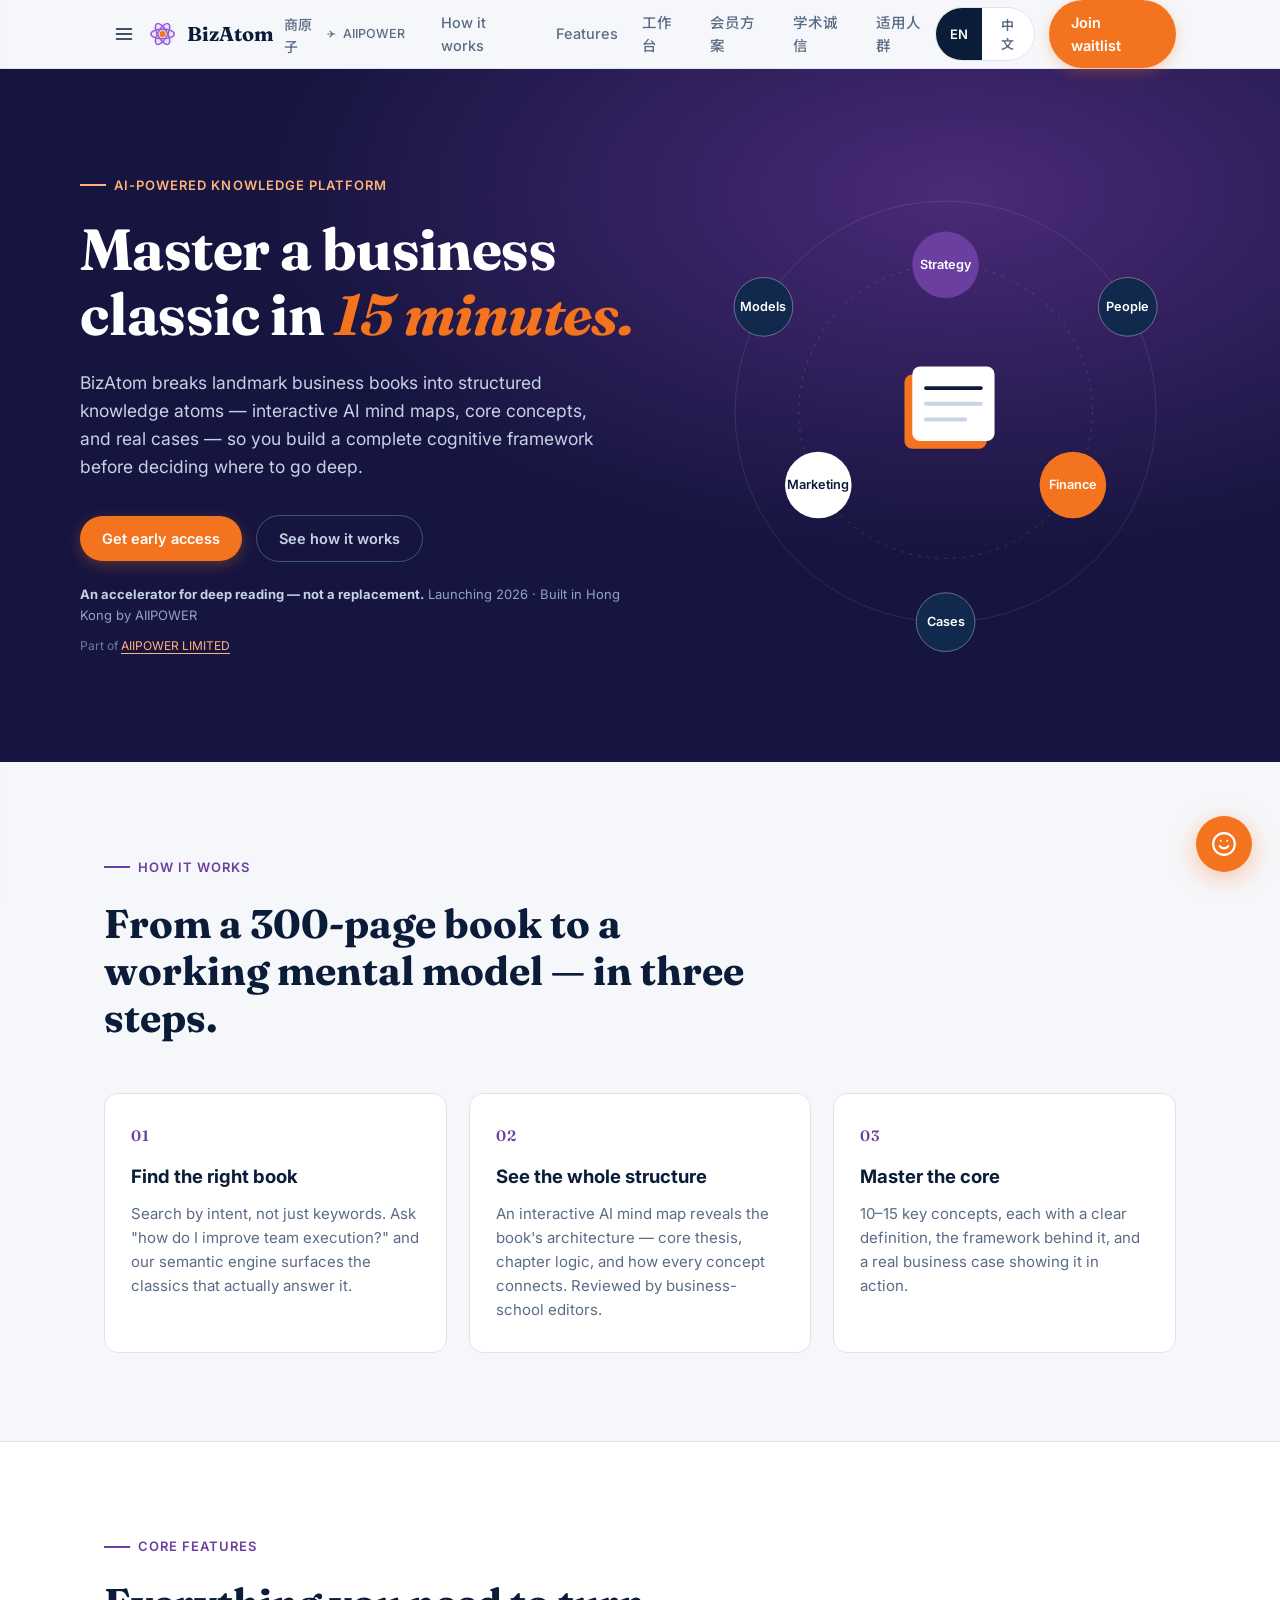
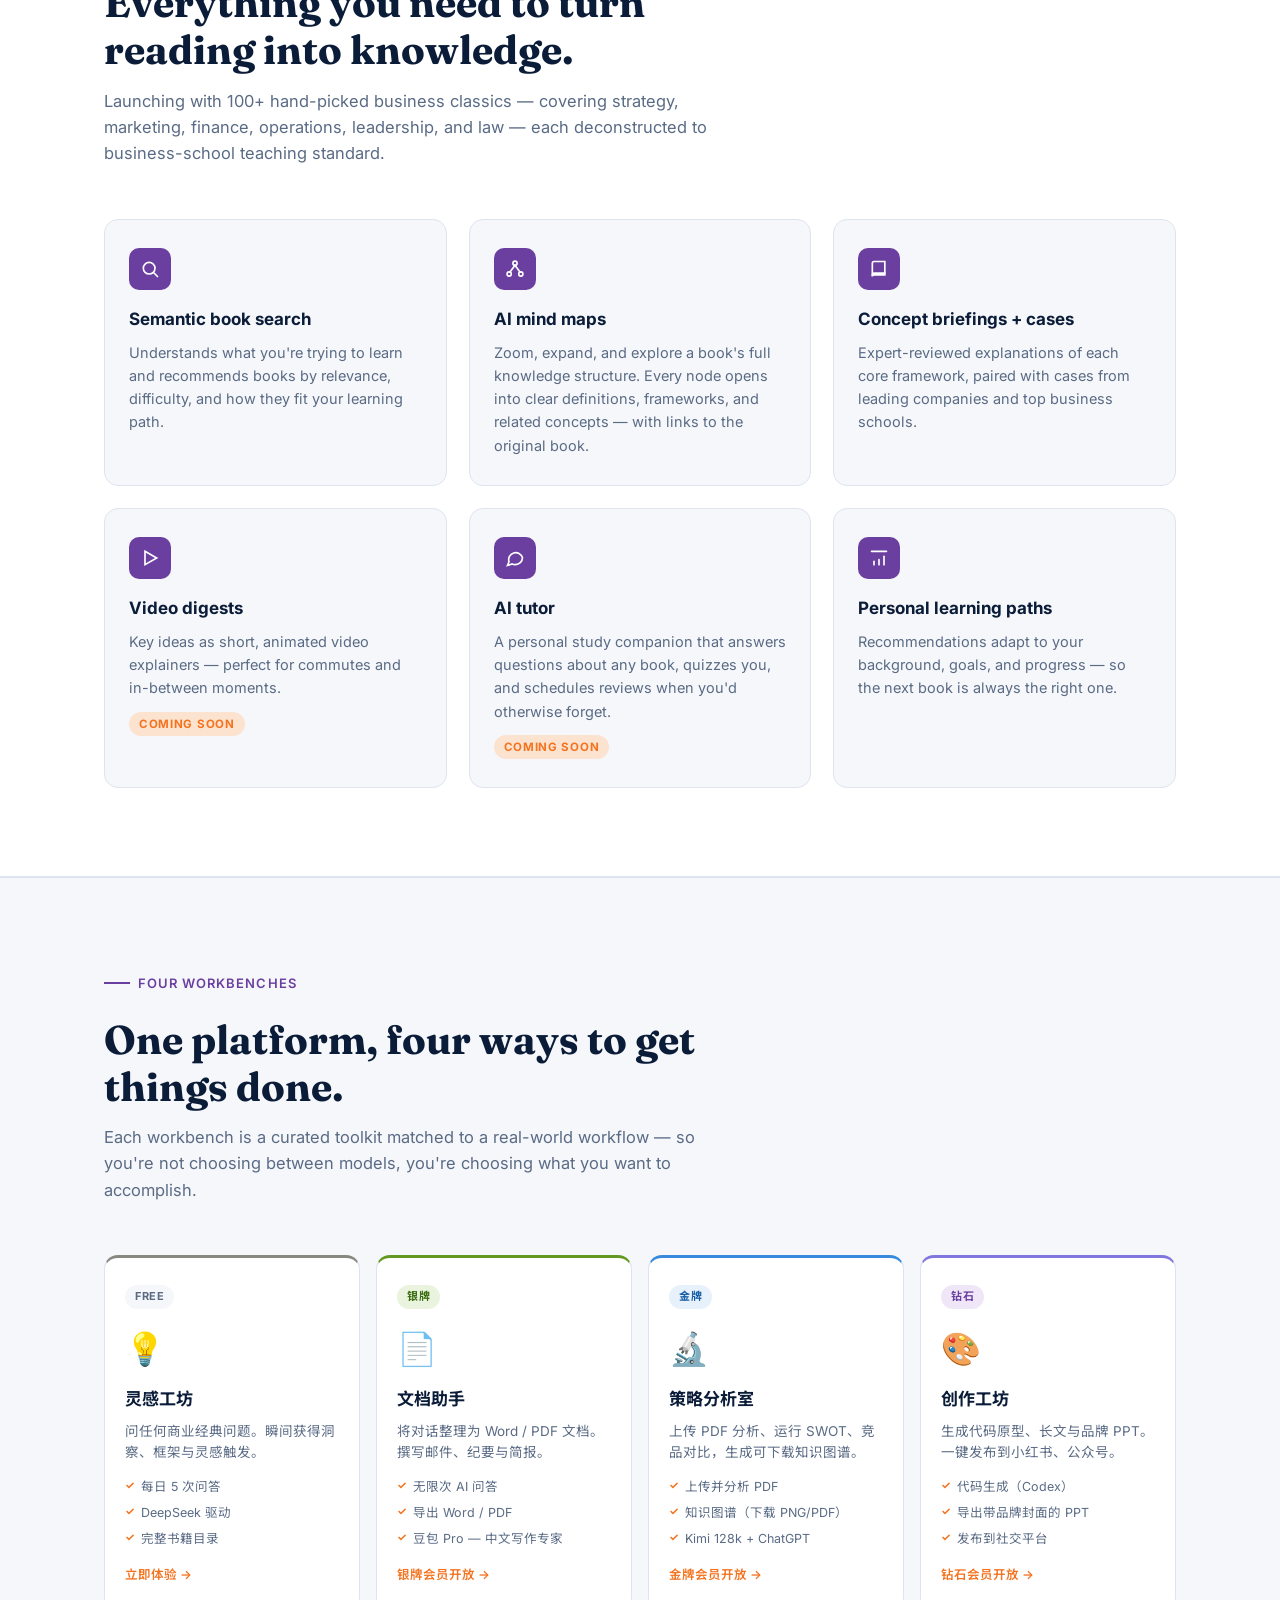
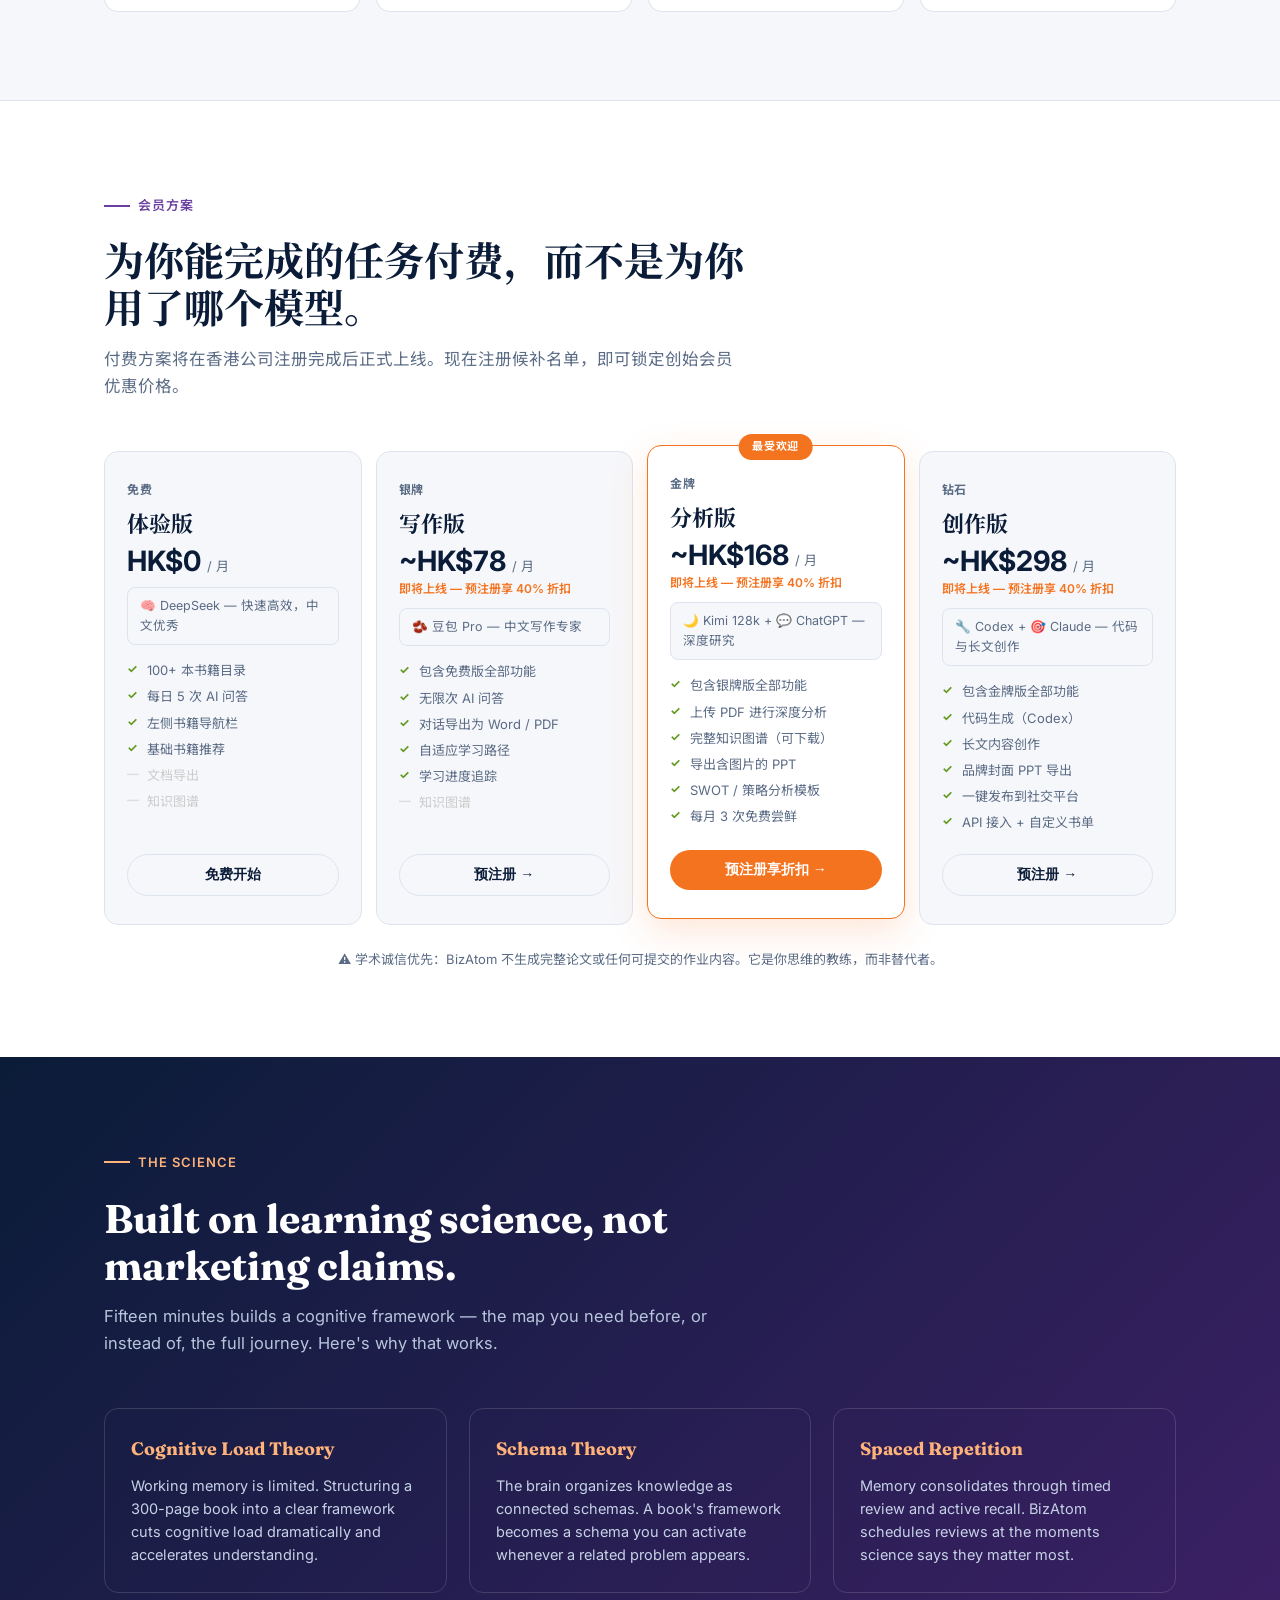
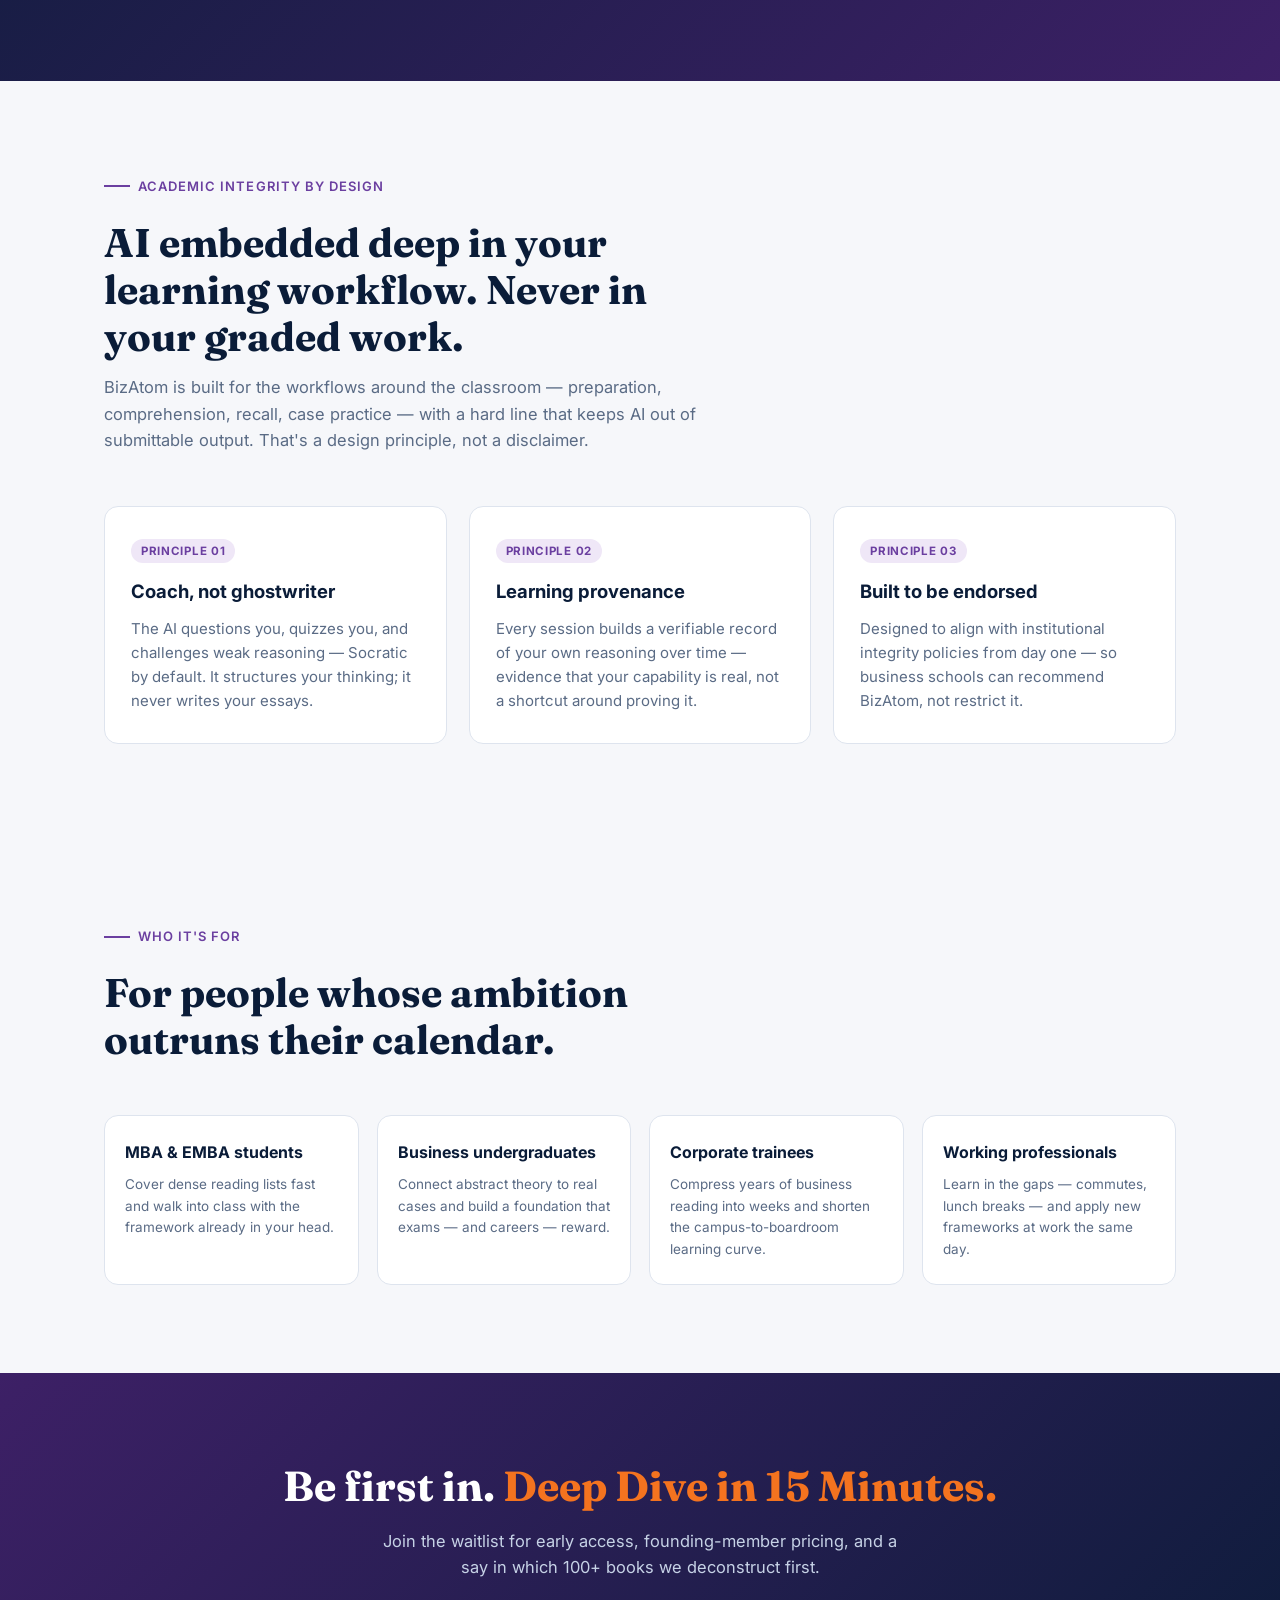
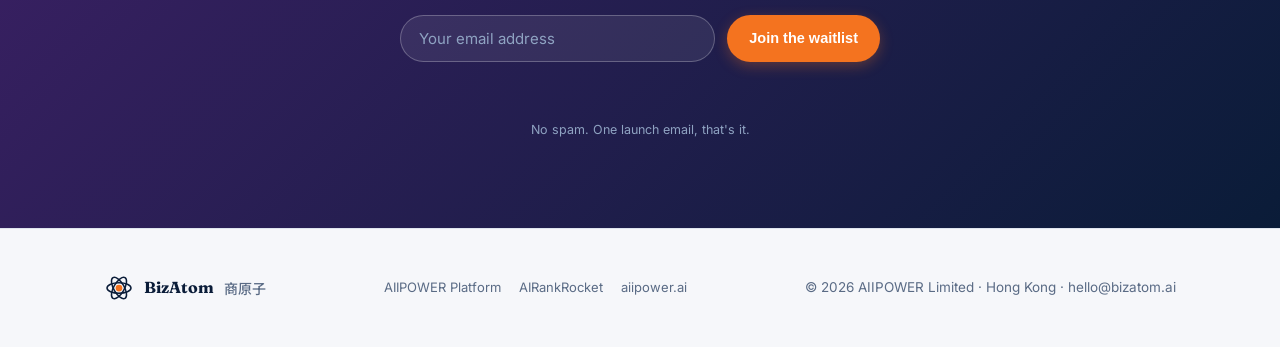
==== commit adf2a0cd: "feat: 新增工作台展示+会员方案Pricing区块 - 新增 Workbenches Section：四个场景化工作台卡片（免费/银牌/金牌/钻石）   灵感工坊 / 文档助手 / 策略分析室 /" ====
--- a/bizatom-site/index.html
+++ b/bizatom-site/index.html
@@ -161,6 +161,58 @@
 .foot .brand{font-size:16px}
 .foot-links{display:flex;gap:18px;align-items:center;font-size:13px}
 .foot-links a:hover{color:var(--orange)}
+
+/* ===== Workbenches Section ===== */
+.workbenches{background:var(--paper);border-top:1px solid var(--line)}
+.wb-grid{display:grid;grid-template-columns:repeat(4,1fr);gap:16px;margin-top:0}
+.wb-card{border:1.5px solid var(--line);border-radius:var(--radius);padding:24px 20px;background:var(--white);cursor:pointer;transition:border-color .2s,transform .2s,box-shadow .2s;position:relative;overflow:hidden}
+.wb-card:hover{transform:translateY(-4px);box-shadow:0 8px 28px rgba(10,28,56,.1)}
+.wb-card.tier-free{border-top:3px solid #888780}
+.wb-card.tier-silver{border-top:3px solid #639922}
+.wb-card.tier-gold{border-top:3px solid #378ADD}
+.wb-card.tier-diamond{border-top:3px solid #7F77DD}
+.wb-card .wb-badge{display:inline-block;font-size:11px;font-weight:700;letter-spacing:.05em;text-transform:uppercase;border-radius:99px;padding:3px 10px;margin-bottom:14px}
+.wb-card.tier-free .wb-badge{background:var(--paper);color:var(--muted)}
+.wb-card.tier-silver .wb-badge{background:#EAF3DE;color:#3B6D11}
+.wb-card.tier-gold .wb-badge{background:#E6F1FB;color:#185FA5}
+.wb-card.tier-diamond .wb-badge{background:var(--purple-soft);color:var(--purple)}
+.wb-card .wb-icon{font-size:32px;margin-bottom:12px;display:block}
+.wb-card h3{font-size:17px;font-weight:700;color:var(--navy);margin-bottom:8px}
+.wb-card p{font-size:13.5px;color:var(--muted);line-height:1.55}
+.wb-card .wb-tasks{list-style:none;margin-top:14px;display:flex;flex-direction:column;gap:6px}
+.wb-card .wb-tasks li{font-size:12.5px;color:var(--muted);padding-left:16px;position:relative}
+.wb-card .wb-tasks li::before{content:"✓";position:absolute;left:0;color:var(--orange);font-weight:700;font-size:11px}
+.wb-card .wb-try{display:inline-block;margin-top:16px;font-size:12.5px;font-weight:600;color:var(--orange);cursor:pointer;text-decoration:none}
+.wb-card .wb-try:hover{text-decoration:underline}
+@media(max-width:840px){.wb-grid{grid-template-columns:1fr 1fr}}
+@media(max-width:540px){.wb-grid{grid-template-columns:1fr}}
+
+/* ===== Pricing Section ===== */
+.pricing{background:var(--white);border-top:1px solid var(--line)}
+.pricing-grid{display:grid;grid-template-columns:repeat(4,1fr);gap:14px}
+.pricing-card{border:1.5px solid var(--line);border-radius:var(--radius);padding:28px 22px;background:var(--paper);display:flex;flex-direction:column;position:relative;transition:transform .2s}
+.pricing-card.featured{border-color:var(--orange);background:var(--white);transform:translateY(-6px);box-shadow:0 12px 36px rgba(244,115,31,.18)}
+.pricing-card .rec-badge{position:absolute;top:-12px;left:50%;transform:translateX(-50%);background:var(--orange);color:#fff;font-size:11px;font-weight:700;letter-spacing:.06em;text-transform:uppercase;padding:4px 14px;border-radius:99px;white-space:nowrap}
+.pricing-card .pc-tier{font-size:12px;font-weight:700;letter-spacing:.08em;text-transform:uppercase;color:var(--muted);margin-bottom:8px}
+.pricing-card h3{font-family:var(--display);font-size:22px;font-weight:700;color:var(--navy);margin-bottom:4px}
+.pricing-card .pc-price{font-size:28px;font-weight:700;color:var(--navy);line-height:1.1}
+.pricing-card .pc-price small{font-size:13px;font-weight:400;color:var(--muted)}
+.pricing-card .pc-coming{font-size:12px;color:var(--orange);font-weight:600;margin-top:2px}
+.pricing-card .pc-model{font-size:12.5px;color:var(--muted);margin:10px 0 16px;padding:8px 12px;background:var(--paper);border-radius:8px;border:1px solid var(--line)}
+.pricing-card .pc-features{list-style:none;display:flex;flex-direction:column;gap:8px;flex:1}
+.pricing-card .pc-features li{font-size:13px;color:var(--muted);padding-left:20px;position:relative;line-height:1.4}
+.pricing-card .pc-features li::before{content:"✓";position:absolute;left:0;color:#639922;font-weight:700;font-size:12px}
+.pricing-card .pc-features li.locked{color:#ccc}
+.pricing-card .pc-features li.locked::before{content:"—";color:#ddd}
+.pricing-card .pc-cta{margin-top:22px;width:100%;padding:11px;border-radius:99px;font-weight:600;font-size:14px;cursor:pointer;text-align:center;border:0;transition:.2s}
+.pricing-card .pc-cta.primary{background:var(--orange);color:#fff}
+.pricing-card .pc-cta.primary:hover{opacity:.9}
+.pricing-card .pc-cta.secondary{background:transparent;border:1.5px solid var(--line);color:var(--navy)}
+.pricing-card .pc-cta.secondary:hover{border-color:var(--navy)}
+.pricing-note{margin-top:24px;text-align:center;font-size:13px;color:var(--muted)}
+.pricing-note strong{color:var(--orange)}
+@media(max-width:960px){.pricing-grid{grid-template-columns:1fr 1fr};.pricing-card.featured{transform:none}}
+@media(max-width:540px){.pricing-grid{grid-template-columns:1fr}}
 
 /* ===== AI Chat Widget ===== */
 .chat-fab{position:fixed;bottom:28px;right:28px;z-index:1000;width:56px;height:56px;border-radius:50%;background:var(--orange);color:#fff;border:0;cursor:pointer;box-shadow:0 6px 24px rgba(244,115,31,.38);display:flex;align-items:center;justify-content:center;transition:transform .2s,box-shadow .2s,opacity .25s}
@@ -408,9 +460,10 @@
       </a>
       <a href="#how" data-en="How it works" data-zh="工作原理">How it works</a>
       <a href="#features" data-en="Features" data-zh="核心功能">Features</a>
-      <a href="#science" data-en="The science" data-zh="科学依据">The science</a>
-      <a href="#integrity" data-en="Integrity" data-zh="学术诚信">Integrity</a>
-      <a href="#who" data-en="Who it's for" data-zh="适用人群">Who it's for</a>
+      <a href="#workbenches" data-en="Workbenches" data-zh="工作台">工作台</a>
+      <a href="#pricing" data-en="Pricing" data-zh="会员方案">会员方案</a>
+      <a href="#integrity" data-en="Integrity" data-zh="学术诚信">学术诚信</a>
+      <a href="#who" data-en="Who it's for" data-zh="适用人群">适用人群</a>
     </div>
     <div class="nav-cta">
       <div class="lang-toggle" role="group" aria-label="Language">
@@ -626,6 +679,166 @@
   </div>
 </section>
 
+<!-- ================= WORKBENCHES ================= -->
+<section id="workbenches" class="workbenches">
+  <div class="container">
+    <div class="sec-head">
+      <span class="eyebrow" data-en="Four workbenches" data-zh="四大工作台">Four workbenches</span>
+      <h2 data-en="One platform, four ways to get things done."
+          data-zh="一个平台，四种场景，各司其职。">One platform, four ways to get things done.</h2>
+      <p data-en="Each workbench is a curated toolkit matched to a real-world workflow — so you're not choosing between models, you're choosing what you want to accomplish."
+         data-zh="每个工作台都是专为真实工作场景打磨的工具包——你不需要选模型，你只需要选你想完成什么任务。">Each workbench is a curated toolkit matched to a real-world workflow — so you're not choosing between models, you're choosing what you want to accomplish.</p>
+    </div>
+    <div class="wb-grid">
+      <div class="wb-card tier-free" onclick="openChatWithPrompt('我想随便问个商业问题')">
+        <span class="wb-badge" data-en="Free" data-zh="免费">Free</span>
+        <span class="wb-icon">💡</span>
+        <h3 data-en="Ideas Studio" data-zh="灵感工坊">灵感工坊</h3>
+        <p data-en="Ask anything about 100+ business classics. Get instant insights, frameworks, and aha-moments."
+           data-zh="问任何商业经典问题。瞬间获得洞察、框架与灵感触发。">问任何商业经典问题。瞬间获得洞察、框架与灵感触发。</p>
+        <ul class="wb-tasks">
+          <li data-en="Daily Q&A (5 questions)" data-zh="每日 5 次问答">每日 5 次问答</li>
+          <li data-en="Powered by DeepSeek" data-zh="DeepSeek 驱动">DeepSeek 驱动</li>
+          <li data-en="Full book directory" data-zh="完整书籍目录">完整书籍目录</li>
+        </ul>
+        <a class="wb-try" onclick="toggleChat();event.stopPropagation()" data-en="Try it now →" data-zh="立即体验 →">立即体验 →</a>
+      </div>
+
+      <div class="wb-card tier-silver">
+        <span class="wb-badge" data-en="Silver" data-zh="银牌">银牌</span>
+        <span class="wb-icon">📄</span>
+        <h3 data-en="Document Assistant" data-zh="文档助手">文档助手</h3>
+        <p data-en="Turn any conversation into polished Word / PDF documents. Write business emails, meeting minutes, and briefs."
+           data-zh="将任何对话整理为精美的 Word / PDF 文档。撰写商业邮件、会议纪要与简报。">将对话整理为 Word / PDF 文档。撰写邮件、纪要与简报。</p>
+        <ul class="wb-tasks">
+          <li data-en="Unlimited AI Q&A" data-zh="无限次 AI 问答">无限次 AI 问答</li>
+          <li data-en="Export Word / PDF" data-zh="导出 Word / PDF">导出 Word / PDF</li>
+          <li data-en="Doubao Pro — Chinese writing specialist" data-zh="豆包 Pro — 中文写作专家">豆包 Pro — 中文写作专家</li>
+        </ul>
+        <a class="wb-try" onclick="scrollToPricing()" data-en="Coming with Silver →" data-zh="银牌会员开放 →">银牌会员开放 →</a>
+      </div>
+
+      <div class="wb-card tier-gold">
+        <span class="wb-badge" data-en="Gold" data-zh="金牌">金牌</span>
+        <span class="wb-icon">🔬</span>
+        <h3 data-en="Strategy Lab" data-zh="策略分析室">策略分析室</h3>
+        <p data-en="Upload PDFs, run SWOT analyses, compare competitors, and generate knowledge maps — all powered by long-context AI."
+           data-zh="上传 PDF 分析、运行 SWOT 分析、竞品对比，生成可下载的知识图谱。">上传 PDF 分析、运行 SWOT、竞品对比，生成可下载知识图谱。</p>
+        <ul class="wb-tasks">
+          <li data-en="Upload & analyse PDFs" data-zh="上传并分析 PDF">上传并分析 PDF</li>
+          <li data-en="Knowledge maps (download PNG/PDF)" data-zh="知识图谱（下载 PNG/PDF）">知识图谱（下载 PNG/PDF）</li>
+          <li data-en="Kimi 128k + ChatGPT" data-zh="Kimi 128k + ChatGPT">Kimi 128k + ChatGPT</li>
+        </ul>
+        <a class="wb-try" onclick="scrollToPricing()" data-en="Coming with Gold →" data-zh="金牌会员开放 →">金牌会员开放 →</a>
+      </div>
+
+      <div class="wb-card tier-diamond">
+        <span class="wb-badge" data-en="Diamond" data-zh="钻石">钻石</span>
+        <span class="wb-icon">🎨</span>
+        <h3 data-en="Creator Studio" data-zh="创作工坊">创作工坊</h3>
+        <p data-en="Generate code prototypes, long-form content, and branded PPTs. One-click publish to Xiaohongshu, WeChat, and more."
+           data-zh="生成代码原型、长文内容与品牌 PPT。一键发布到小红书、微信公众号等平台。">生成代码原型、长文与品牌 PPT。一键发布到小红书、公众号。</p>
+        <ul class="wb-tasks">
+          <li data-en="Code generation (Codex)" data-zh="代码生成（Codex）">代码生成（Codex）</li>
+          <li data-en="Export PPT with brand cover" data-zh="导出带品牌封面的 PPT">导出带品牌封面的 PPT</li>
+          <li data-en="Publish to social platforms" data-zh="发布到社交平台">发布到社交平台</li>
+        </ul>
+        <a class="wb-try" onclick="scrollToPricing()" data-en="Coming with Diamond →" data-zh="钻石会员开放 →">钻石会员开放 →</a>
+      </div>
+    </div>
+  </div>
+</section>
+
+<!-- ================= PRICING ================= -->
+<section id="pricing" class="pricing">
+  <div class="container">
+    <div class="sec-head">
+      <span class="eyebrow" data-en="Membership" data-zh="会员方案">会员方案</span>
+      <h2 data-en="Pay for what you can accomplish, not what model you run."
+          data-zh="为你能完成的任务付费，而不是为你用了哪个模型。">为你能完成的任务付费，而不是为你用了哪个模型。</h2>
+      <p data-en="Paid plans launch once our Hong Kong entity is registered. Sign up now to lock in founding-member pricing."
+         data-zh="付费方案将在香港公司注册完成后正式上线。现在注册候补名单，即可锁定创始会员优惠价格。">付费方案将在香港公司注册完成后正式上线。现在注册候补名单，即可锁定创始会员优惠价格。</p>
+    </div>
+    <div class="pricing-grid">
+
+      <!-- Free -->
+      <div class="pricing-card">
+        <div class="pc-tier" data-en="Free" data-zh="免费">免费</div>
+        <h3 data-en="Starter" data-zh="体验版">体验版</h3>
+        <div class="pc-price">HK$0 <small data-en="/ month" data-zh="/ 月">/ 月</small></div>
+        <div class="pc-model" data-en="🧠 DeepSeek — fast, efficient, great Chinese" data-zh="🧠 DeepSeek — 快速高效，中文优秀">🧠 DeepSeek — 快速高效，中文优秀</div>
+        <ul class="pc-features">
+          <li data-en="100+ book directory" data-zh="100+ 本书籍目录">100+ 本书籍目录</li>
+          <li data-en="5 AI questions per day" data-zh="每日 5 次 AI 问答">每日 5 次 AI 问答</li>
+          <li data-en="Left sidebar book navigator" data-zh="左侧书籍导航栏">左侧书籍导航栏</li>
+          <li data-en="Basic book recommendations" data-zh="基础书籍推荐">基础书籍推荐</li>
+          <li class="locked" data-en="Document export" data-zh="文档导出">文档导出</li>
+          <li class="locked" data-en="Knowledge maps" data-zh="知识图谱">知识图谱</li>
+        </ul>
+        <button class="pc-cta secondary" onclick="toggleChat()" data-en="Start free" data-zh="免费开始">免费开始</button>
+      </div>
+
+      <!-- Silver -->
+      <div class="pricing-card">
+        <div class="pc-tier" data-en="Silver" data-zh="银牌">银牌</div>
+        <h3 data-en="Writer" data-zh="写作版">写作版</h3>
+        <div class="pc-price">~HK$78 <small data-en="/ month" data-zh="/ 月">/ 月</small></div>
+        <div class="pc-coming" data-en="Launching soon — pre-register for 40% off" data-zh="即将上线 — 预注册享 40% 折扣">即将上线 — 预注册享 40% 折扣</div>
+        <div class="pc-model" data-en="🫘 Doubao Pro — Chinese writing specialist" data-zh="🫘 豆包 Pro — 中文写作专家">🫘 豆包 Pro — 中文写作专家</div>
+        <ul class="pc-features">
+          <li data-en="Everything in Free" data-zh="包含免费版全部功能">包含免费版全部功能</li>
+          <li data-en="Unlimited AI questions" data-zh="无限次 AI 问答">无限次 AI 问答</li>
+          <li data-en="Export chats as Word / PDF" data-zh="对话导出为 Word / PDF">对话导出为 Word / PDF</li>
+          <li data-en="Adaptive learning path" data-zh="自适应学习路径">自适应学习路径</li>
+          <li data-en="Progress tracking" data-zh="学习进度追踪">学习进度追踪</li>
+          <li class="locked" data-en="Knowledge maps" data-zh="知识图谱">知识图谱</li>
+        </ul>
+        <button class="pc-cta secondary" onclick="joinWaitlistScroll()" data-en="Pre-register →" data-zh="预注册 →">预注册 →</button>
+      </div>
+
+      <!-- Gold (Featured) -->
+      <div class="pricing-card featured">
+        <div class="rec-badge" data-en="Most Popular" data-zh="最受欢迎">最受欢迎</div>
+        <div class="pc-tier" data-en="Gold" data-zh="金牌">金牌</div>
+        <h3 data-en="Analyst" data-zh="分析版">分析版</h3>
+        <div class="pc-price">~HK$168 <small data-en="/ month" data-zh="/ 月">/ 月</small></div>
+        <div class="pc-coming" data-en="Launching soon — pre-register for 40% off" data-zh="即将上线 — 预注册享 40% 折扣">即将上线 — 预注册享 40% 折扣</div>
+        <div class="pc-model" data-en="🌙 Kimi 128k + 💬 ChatGPT — deep research" data-zh="🌙 Kimi 128k + 💬 ChatGPT — 深度研究">🌙 Kimi 128k + 💬 ChatGPT — 深度研究</div>
+        <ul class="pc-features">
+          <li data-en="Everything in Silver" data-zh="包含银牌版全部功能">包含银牌版全部功能</li>
+          <li data-en="Upload PDFs for analysis" data-zh="上传 PDF 进行深度分析">上传 PDF 进行深度分析</li>
+          <li data-en="Full knowledge maps (download)" data-zh="完整知识图谱（可下载）">完整知识图谱（可下载）</li>
+          <li data-en="Export as PPT with images" data-zh="导出含图片的 PPT">导出含图片的 PPT</li>
+          <li data-en="SWOT / strategy templates" data-zh="SWOT / 策略分析模板">SWOT / 策略分析模板</li>
+          <li data-en="Try Gold free 3×/month" data-zh="每月 3 次免费尝鲜">每月 3 次免费尝鲜</li>
+        </ul>
+        <button class="pc-cta primary" onclick="joinWaitlistScroll()" data-en="Pre-register →" data-zh="预注册享折扣 →">预注册享折扣 →</button>
+      </div>
+
+      <!-- Diamond -->
+      <div class="pricing-card">
+        <div class="pc-tier" data-en="Diamond" data-zh="钻石">钻石</div>
+        <h3 data-en="Creator" data-zh="创作版">创作版</h3>
+        <div class="pc-price">~HK$298 <small data-en="/ month" data-zh="/ 月">/ 月</small></div>
+        <div class="pc-coming" data-en="Launching soon — pre-register for 40% off" data-zh="即将上线 — 预注册享 40% 折扣">即将上线 — 预注册享 40% 折扣</div>
+        <div class="pc-model" data-en="🔧 Codex + 🎯 Claude — code &amp; long-form" data-zh="🔧 Codex + 🎯 Claude — 代码与长文创作">🔧 Codex + 🎯 Claude — 代码与长文创作</div>
+        <ul class="pc-features">
+          <li data-en="Everything in Gold" data-zh="包含金牌版全部功能">包含金牌版全部功能</li>
+          <li data-en="Code generation (Codex)" data-zh="代码生成（Codex）">代码生成（Codex）</li>
+          <li data-en="Long-form content creation" data-zh="长文内容创作">长文内容创作</li>
+          <li data-en="Branded PPT export" data-zh="品牌封面 PPT 导出">品牌封面 PPT 导出</li>
+          <li data-en="Publish to social platforms" data-zh="一键发布到社交平台">一键发布到社交平台</li>
+          <li data-en="API access + custom booklist" data-zh="API 接入 + 自定义书单">API 接入 + 自定义书单</li>
+        </ul>
+        <button class="pc-cta secondary" onclick="joinWaitlistScroll()" data-en="Pre-register →" data-zh="预注册 →">预注册 →</button>
+      </div>
+    </div>
+
+    <p class="pricing-note" data-en="⚠️ Academic integrity first: BizAtom never generates complete essays or submittable assignments. It coaches your thinking, not replaces it."
+       data-zh="⚠️ 学术诚信优先：BizAtom 不生成完整论文或任何可提交的作业内容。它是你思维的教练，而非替代者。">⚠️ 学术诚信优先：BizAtom 不生成完整论文或任何可提交的作业内容。它是你思维的教练，而非替代者。</p>
+  </div>
+</section>
+
 <!-- ================= SCIENCE ================= -->
 <section id="science" class="science">
   <div class="container">
@@ -785,6 +998,22 @@
 
 /* ---------- Waitlist ---------- */
 var chatUserEmail = ''; // Store email for chat log association
+function scrollToPricing() {
+  var el = document.getElementById('pricing');
+  if (el) el.scrollIntoView({behavior:'smooth'});
+}
+function joinWaitlistScroll() {
+  var el = document.getElementById('waitlist');
+  if (el) el.scrollIntoView({behavior:'smooth'});
+  setTimeout(function(){ var inp = document.getElementById('wl-email'); if(inp) inp.focus(); }, 600);
+}
+function openChatWithPrompt(prompt) {
+  if (!chatOpen) toggleChat();
+  setTimeout(function(){
+    var inp = document.getElementById('chatInput');
+    if (inp) { inp.value = prompt; inp.focus(); }
+  }, 400);
+}
 function joinWaitlist(){
   var input = document.getElementById('wl-email');
   var msg = document.getElementById('wl-msg');
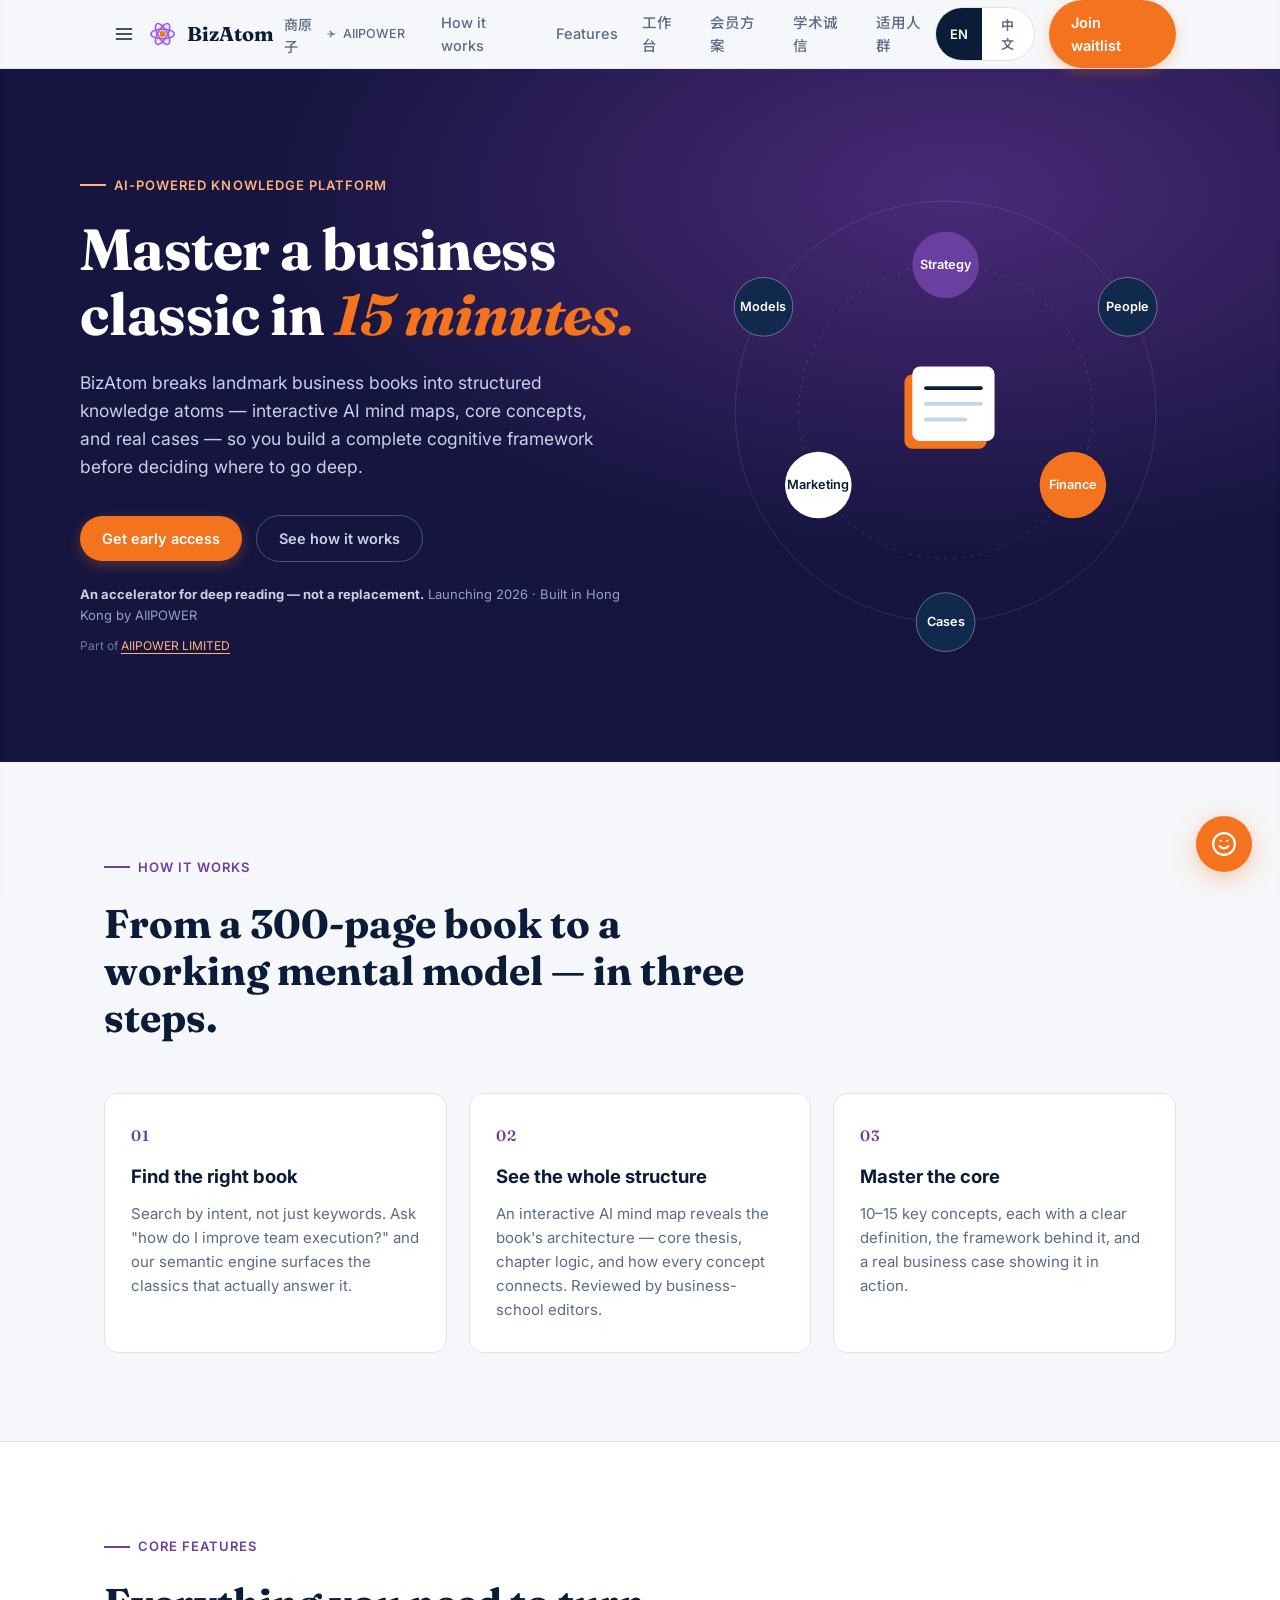
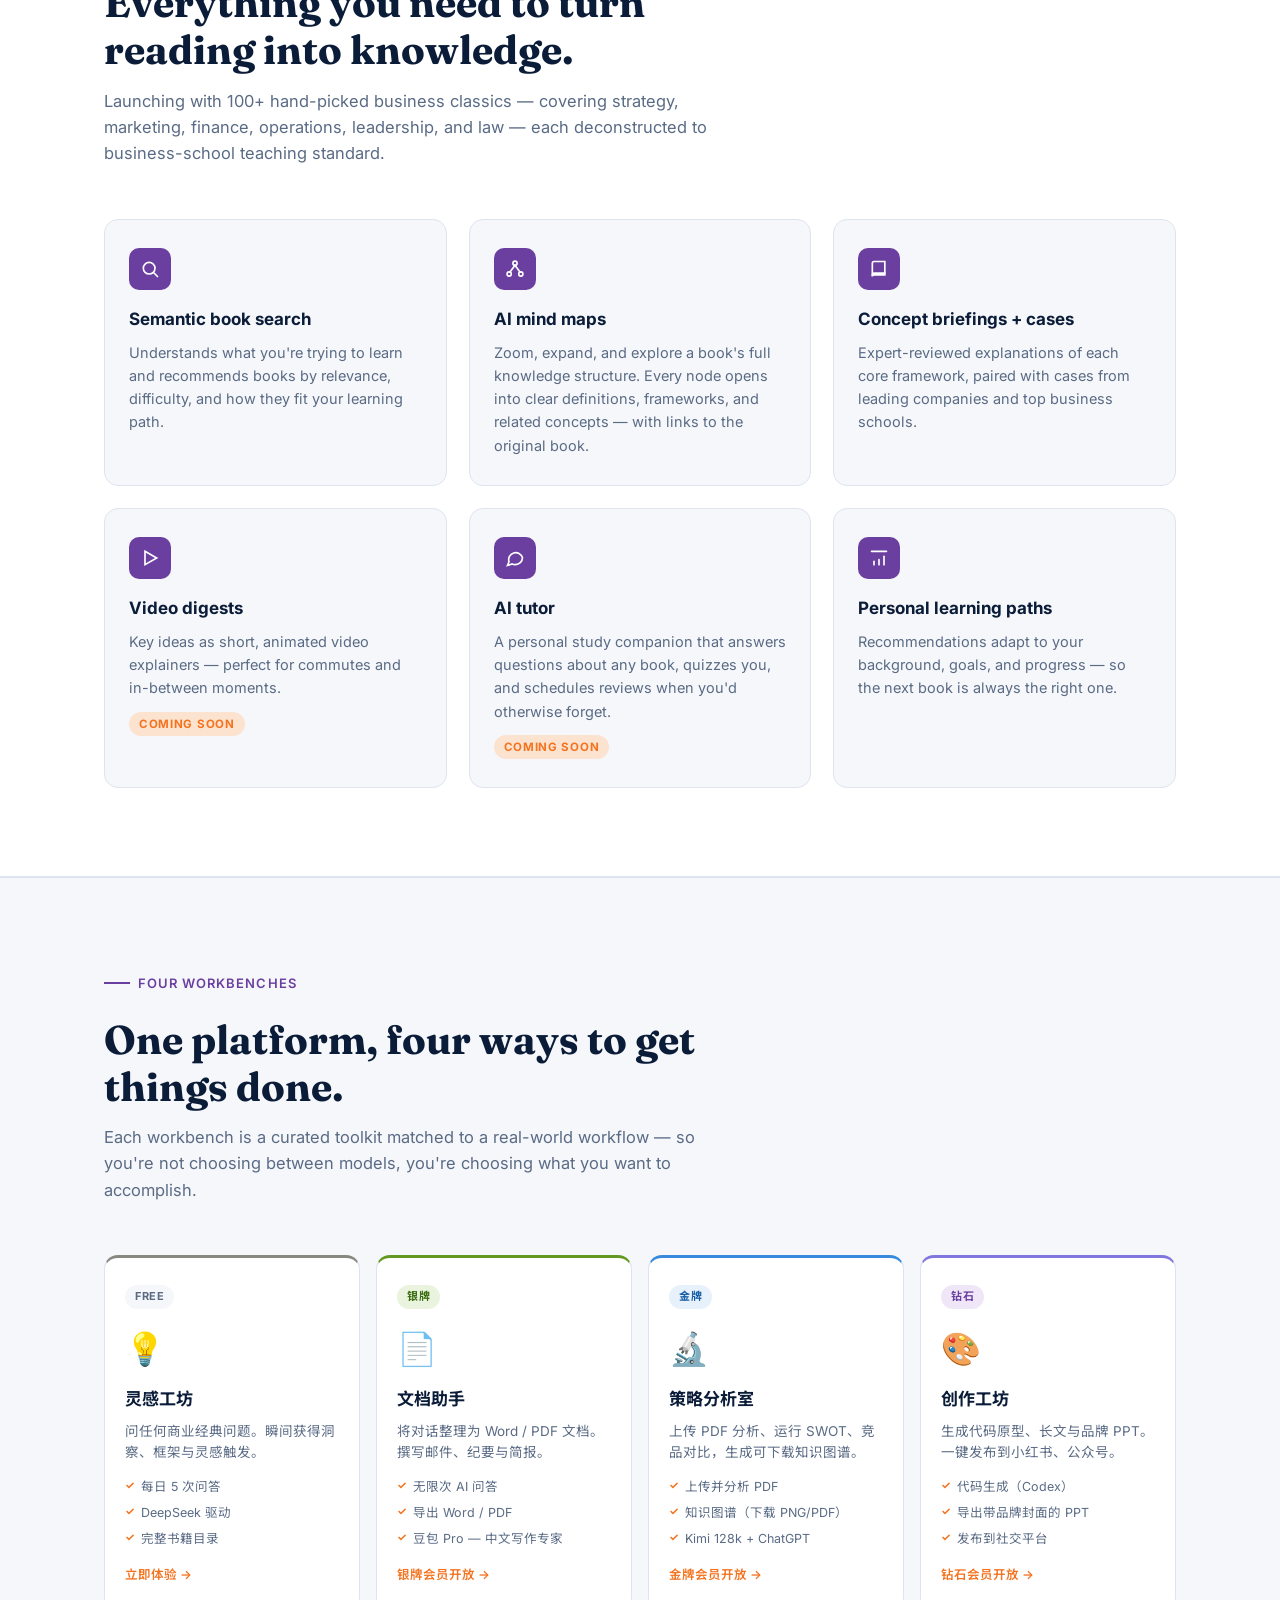
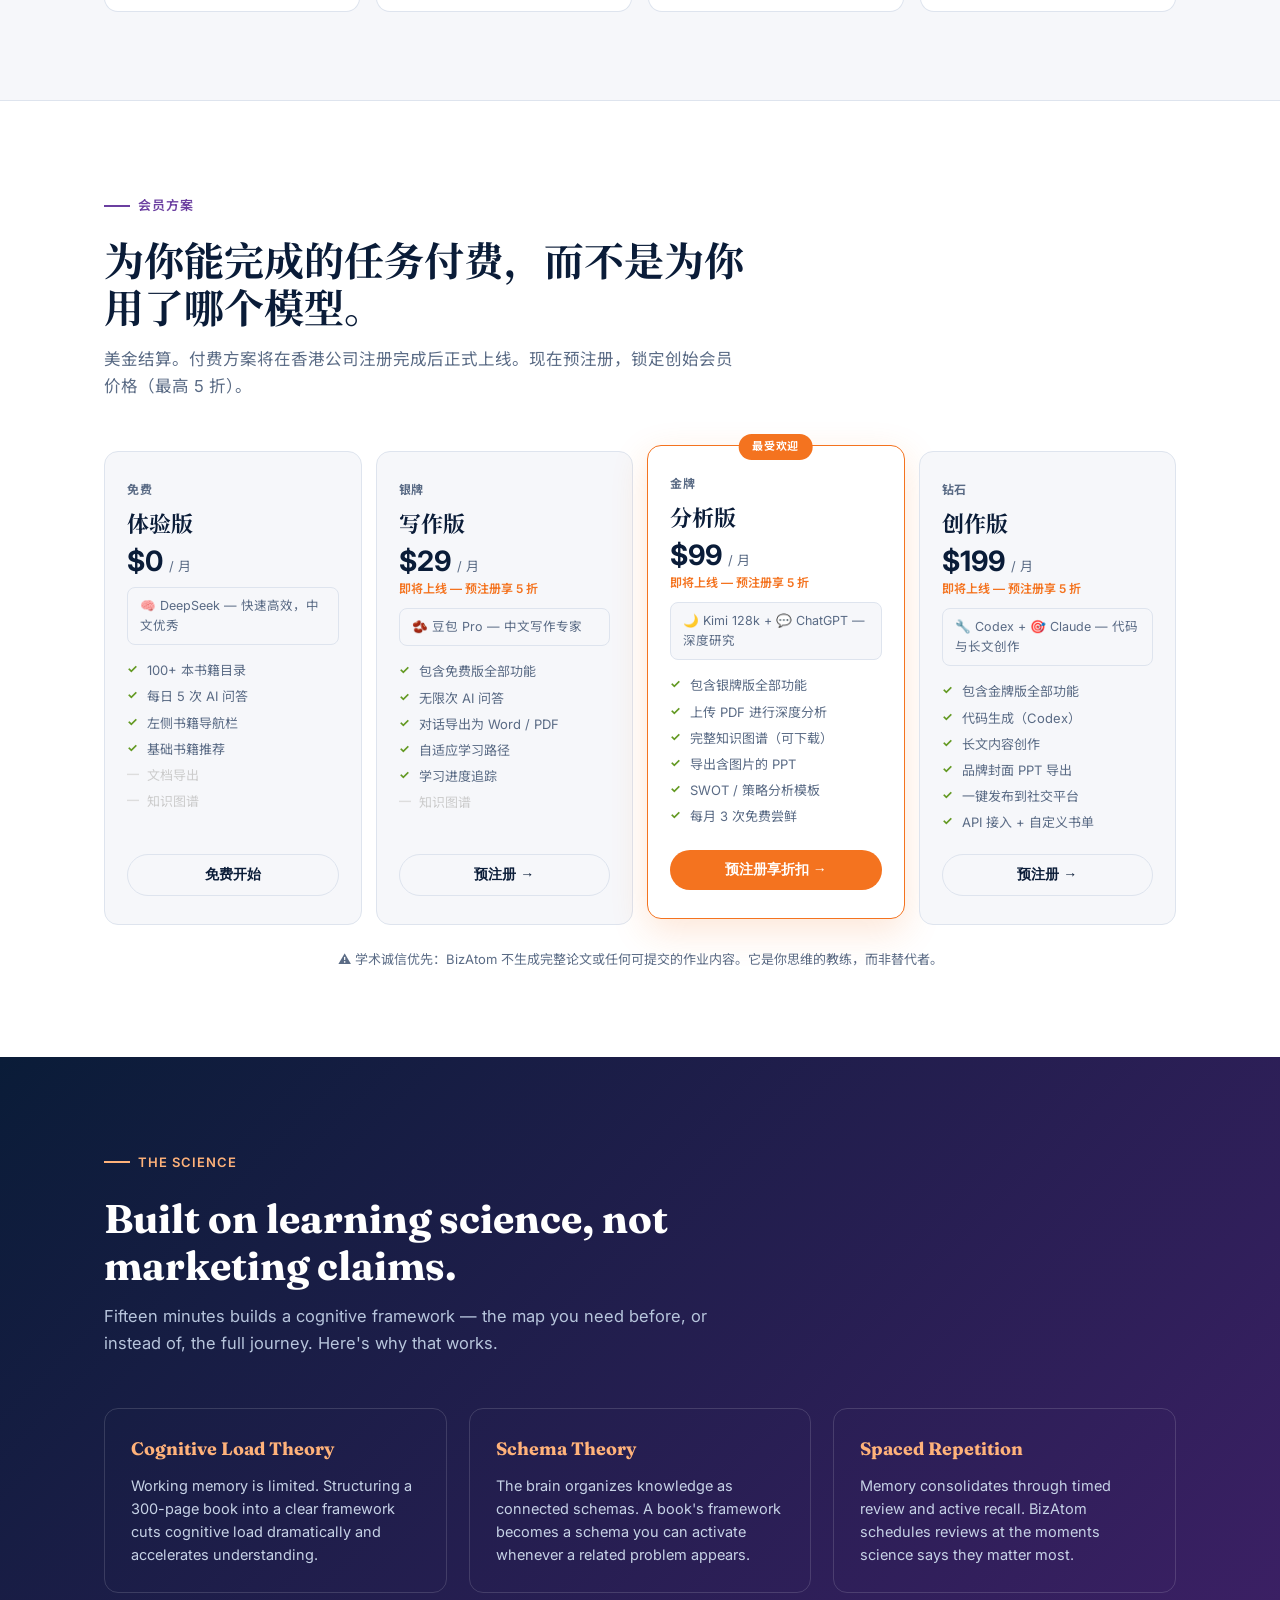
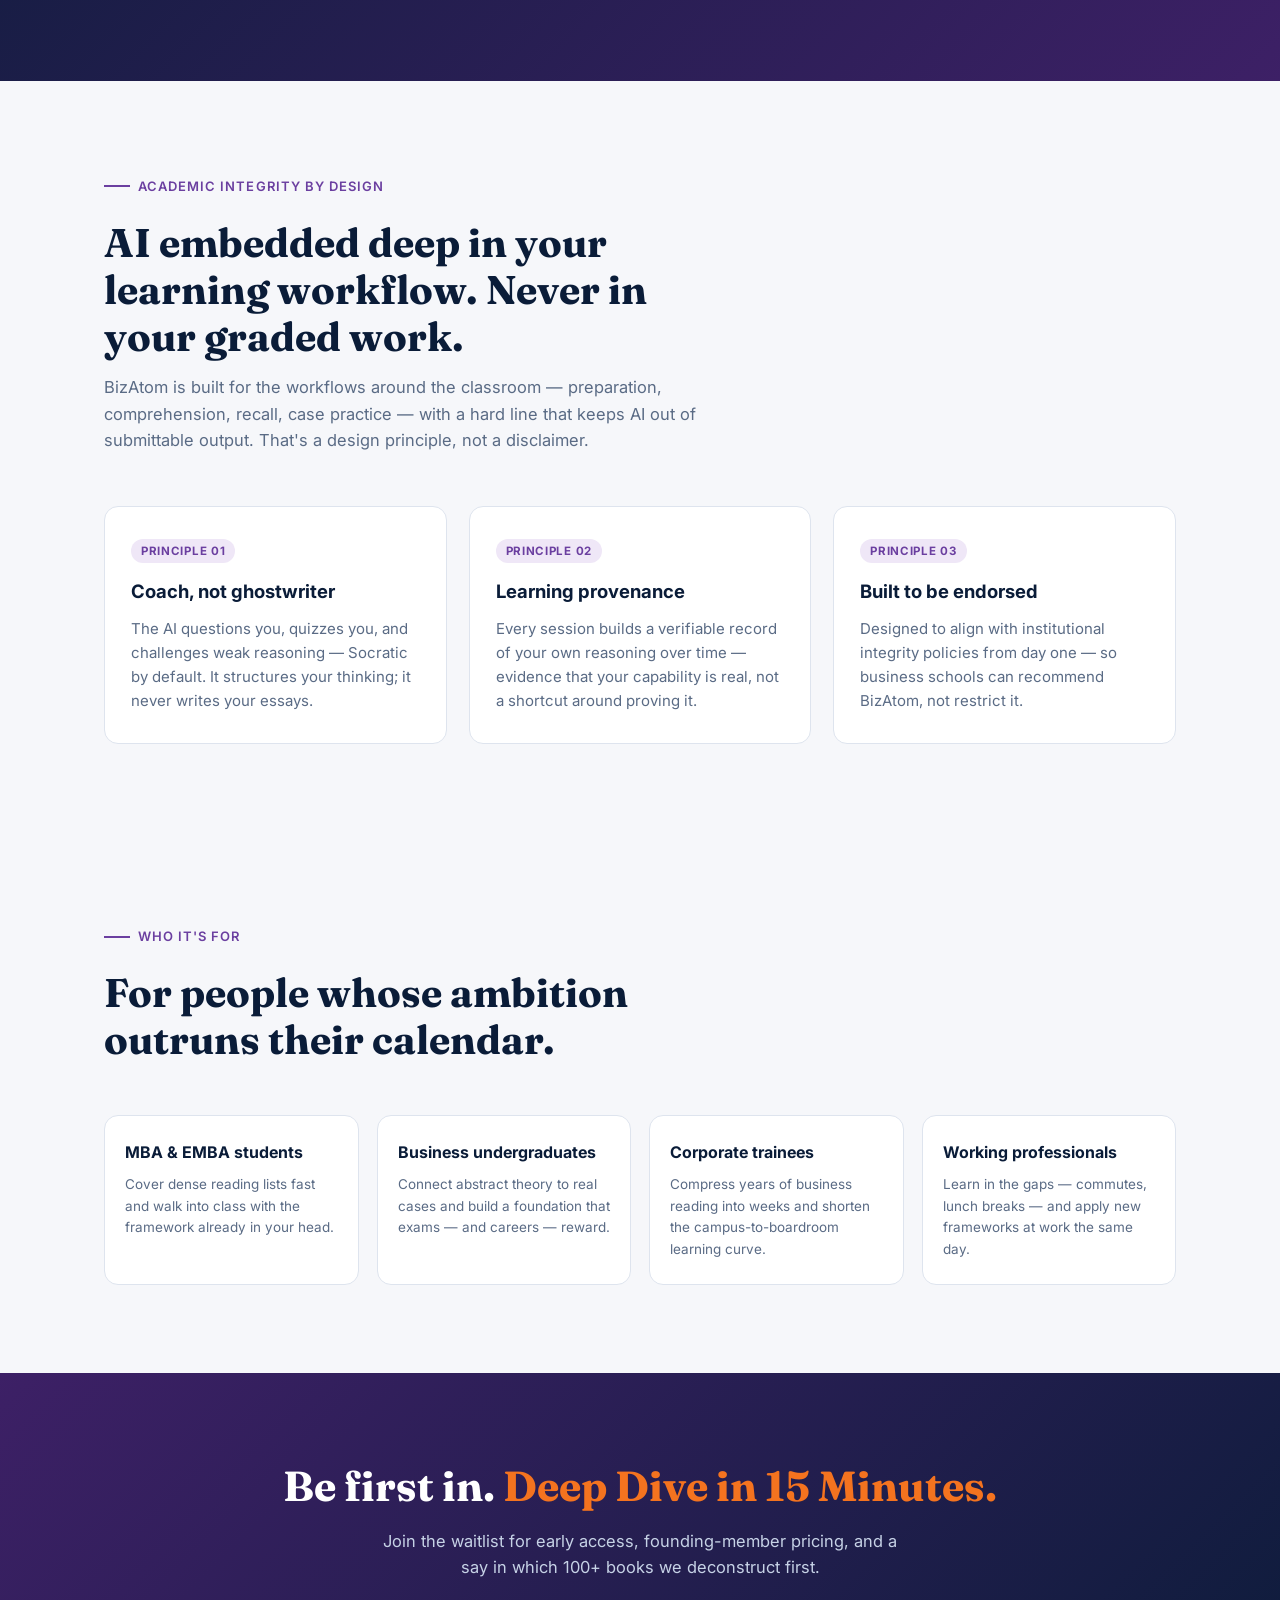
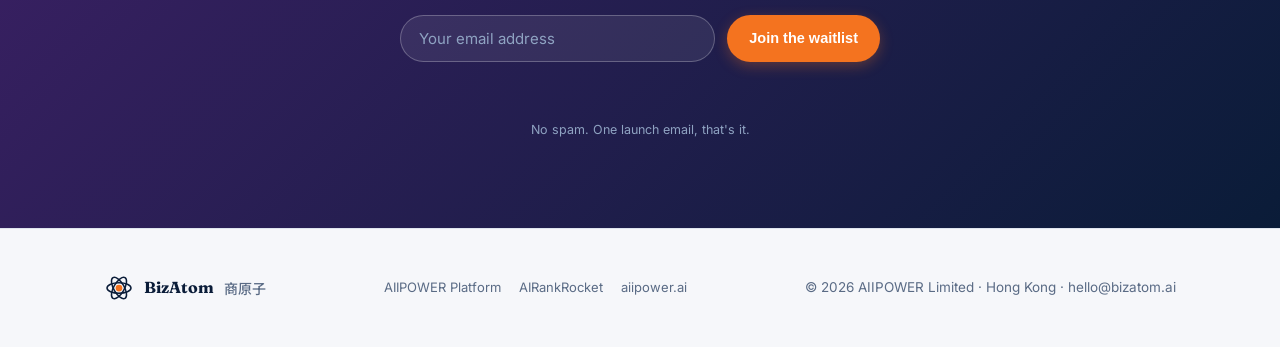
==== commit 002d8aee: "feat: USD定价 + 知识库面板 + 书童窗口优化 - Pricing: HK$ 全部替换为 $美金，价格调整为 Free/$29/$99/$199   - 创始会员预注册折扣 40%→50% " ====
--- a/bizatom-site/index.html
+++ b/bizatom-site/index.html
@@ -265,6 +265,14 @@
 .chat-msg.user .bubble{background:var(--orange);color:#fff;border-bottom-right-radius:4px}
 .chat-msg .bubble strong{color:var(--purple)}
 .chat-msg.user .bubble strong{color:#FFF3E0}
+
+/* Chat message action buttons (copy/share/save) */
+.chat-msg-actions{display:flex;gap:4px;margin-top:6px;opacity:0;transition:opacity .2s;justify-content:flex-end}
+.chat-msg:hover .chat-msg-actions{opacity:1}
+.chat-msg-action{width:28px;height:28px;border-radius:6px;border:none;background:transparent;color:var(--muted);cursor:pointer;display:flex;align-items:center;justify-content:center;transition:all .15s;padding:0}
+.chat-msg-action:hover{background:var(--orange-soft);color:var(--orange)}
+.chat-msg-action.copied{background:#E8F5E9;color:#2E7D32}
+.chat-msg.user .chat-msg-actions{display:none}
 
 .chat-typing{align-self:flex-start;padding:14px 18px;background:var(--white);border-radius:16px;border-bottom-left-radius:4px;box-shadow:0 1px 4px rgba(0,0,0,.06);display:flex;gap:5px}
 .chat-typing span{width:7px;height:7px;border-radius:50%;background:var(--muted);animation:bounce .7s infinite alternate}
@@ -427,6 +435,72 @@
   .sidebar-book-item .sb-title{font-size:14px}
   .sidebar-book-item .sb-author{font-size:12.5px}
 }
+
+/* ───────── Knowledge Base Panel (右侧) ───────── */
+.h-kb-btn{width:34px;height:34px;border:none;background:rgba(255,255,255,.2);border-radius:8px;cursor:pointer;display:flex;align-items:center;justify-content:center;color:#fff;transition:background .2s;margin-left:4px}
+.h-kb-btn:hover{background:rgba(255,255,255,.35)}
+.kb-overlay{display:none;position:fixed;inset:0;background:rgba(10,28,56,.4);z-index:65;backdrop-filter:blur(2px)}
+.kb-overlay.open{display:block}
+.kb-panel{position:fixed;top:0;right:-360px;width:340px;height:100vh;background:var(--white);z-index:70;display:flex;flex-direction:column;transition:right .3s cubic-bezier(.4,0,.2,1);box-shadow:-2px 0 24px rgba(10,28,56,.12);overflow:hidden}
+.kb-panel.open{right:0}
+.kb-header{display:flex;align-items:center;gap:10px;padding:16px 18px;border-bottom:1px solid var(--line);flex-shrink:0}
+.kb-header h3{flex:1;font-family:var(--display);font-size:17px;font-weight:700;color:var(--navy);display:flex;align-items:center;gap:8px}
+.kb-header .badge{font-size:11px;font-weight:600;padding:2px 8px;border-radius:99px;background:var(--purple-soft);color:var(--purple);font-family:var(--body)}
+.kb-close{width:32px;height:32px;border:none;background:transparent;cursor:pointer;border-radius:8px;font-size:20px;color:var(--muted);display:flex;align-items:center;justify-content:center;transition:all .15s}
+.kb-close:hover{background:var(--paper);color:var(--ink)}
+.kb-import-bar{display:flex;gap:8px;padding:10px 18px;border-bottom:1px solid var(--line);flex-shrink:0}
+.kb-import-btn{padding:7px 14px;border-radius:8px;border:1.5px dashed var(--purple);background:transparent;color:var(--purple);font-family:var(--body);font-size:12.5px;font-weight:600;cursor:pointer;transition:all .15s;white-space:nowrap}
+.kb-import-btn:hover{background:var(--purple-soft)}
+.kb-cat-select{flex:1;padding:7px 10px;border-radius:8px;border:1.5px solid var(--line);font-family:var(--body);font-size:12.5px;color:var(--ink);background:var(--white);outline:none;min-width:0}
+.kb-cat-select:focus{border-color:var(--purple)}
+.kb-cats{display:flex;gap:6px;padding:10px 18px;flex-wrap:wrap;flex-shrink:0;border-bottom:1px solid var(--line)}
+.kb-cat-chip{font-size:11.5px;font-weight:600;padding:4px 10px;border-radius:99px;cursor:pointer;white-space:nowrap;transition:all .15s;border:1.5px solid var(--line);background:var(--white);color:var(--muted);font-family:var(--body)}
+.kb-cat-chip:hover{border-color:var(--purple);color:var(--purple)}
+.kb-cat-chip.active{background:var(--purple);color:#fff;border-color:var(--purple)}
+.kb-cat-chip.manage{background:var(--paper);color:var(--muted);font-style:italic;font-size:11px}
+.kb-scroll{flex:1;overflow-y:auto;padding:8px 0}
+.kb-scroll::-webkit-scrollbar{width:5px}
+.kb-scroll::-webkit-scrollbar-thumb{background:var(--line);border-radius:99px}
+.kb-note-item{display:flex;flex-direction:column;gap:4px;padding:11px 18px;cursor:pointer;transition:background .15s;border-bottom:1px solid var(--paper);font-family:var(--body)}
+.kb-note-item:hover{background:var(--purple-soft)}
+.kb-note-item .ni-title{font-size:13.5px;font-weight:600;color:var(--navy);overflow:hidden;text-overflow:ellipsis;white-space:nowrap}
+.kb-note-item .ni-preview{font-size:12px;color:var(--muted);overflow:hidden;text-overflow:ellipsis;white-space:nowrap}
+.kb-note-item .ni-meta{display:flex;gap:8px;font-size:11px;color:var(--muted);align-items:center}
+.kb-note-item .ni-cat{font-size:10.5px;font-weight:600;padding:2px 7px;border-radius:99px;background:var(--purple-soft);color:var(--purple)}
+.kb-empty-state{padding:40px 18px;text-align:center;color:var(--muted);font-size:13px;font-family:var(--body);line-height:1.8}
+.kb-empty-state small{font-size:11.5px;color:#bbb}
+.kb-detail{display:none;position:absolute;inset:0;background:var(--white);z-index:5;flex-direction:column;overflow-y:auto}
+.kb-detail.open{display:flex}
+.kb-detail .detail-back{display:flex;align-items:center;gap:6px;padding:14px 18px;border:none;background:transparent;cursor:pointer;font-family:var(--body);font-size:13px;font-weight:600;color:var(--purple);border-bottom:1px solid var(--line)}
+.kb-detail .detail-back:hover{background:var(--purple-soft)}
+.kb-detail-meta{padding:12px 18px;display:flex;gap:8px;align-items:center;font-size:11.5px;color:var(--muted);border-bottom:1px solid var(--paper);flex-wrap:wrap}
+.kb-detail-content{padding:18px;flex:1;font-size:13.5px;line-height:1.8;color:var(--ink);white-space:pre-wrap;word-break:break-word}
+.kb-detail .dt-actions{display:flex;gap:8px;padding:16px 18px;border-top:1px solid var(--line)}
+.kb-detail .dt-btn{padding:9px 16px;border-radius:99px;border:none;font-family:var(--body);font-size:13px;font-weight:600;cursor:pointer;transition:all .15s}
+.kb-detail .dt-btn.primary{background:var(--purple);color:#fff;flex:1}
+.kb-detail .dt-btn.primary:hover{opacity:.9}
+.kb-detail .dt-btn.secondary{background:var(--paper);color:var(--ink)}
+.kb-detail .dt-btn.secondary:hover{background:var(--line)}
+.kb-import-dialog{position:absolute;inset:0;background:rgba(255,255,255,.97);z-index:10;display:flex;align-items:center;justify-content:center;padding:24px}
+.kb-import-inner{width:100%;max-width:300px;text-align:center}
+.kb-import-inner h4{font-family:var(--display);font-size:16px;font-weight:700;color:var(--navy);margin-bottom:8px}
+.kb-import-hint{font-size:12.5px;color:var(--muted);line-height:1.7;margin-bottom:18px}
+.kb-import-options{display:flex;flex-direction:column;gap:8px;margin-bottom:16px}
+.kb-import-opt{display:flex;align-items:center;gap:10px;padding:10px 14px;border-radius:10px;background:var(--paper);text-align:left;font-family:var(--body)}
+.kb-import-opt span{font-size:18px;flex-shrink:0}
+.kb-import-opt strong{font-size:13px;color:var(--navy);flex:1}
+.kb-import-opt small{font-size:11px;color:var(--muted);cursor:pointer;font-weight:600}
+.kb-import-opt small:hover{color:var(--purple)}
+.kb-import-close{width:100%;padding:10px;border-radius:99px;border:none;background:var(--line);color:var(--ink);font-family:var(--body);font-size:13px;font-weight:600;cursor:pointer}
+.kb-import-close:hover{background:var(--muted);color:#fff}
+.kb-brain-teaser{margin-top:auto;flex-shrink:0;padding:14px 18px;border-top:1px solid var(--line);background:linear-gradient(135deg,var(--purple-soft),var(--paper));text-align:center;font-family:var(--body)}
+.kb-brain-teaser .brain-icon{font-size:24px;margin-bottom:6px}
+.kb-brain-teaser p{font-size:12px;color:var(--navy);line-height:1.6}
+.kb-brain-teaser p strong{color:var(--purple)}
+.kb-brain-teaser small{font-size:11px;color:var(--muted)}
+@media(max-width:768px){
+  .kb-panel{width:100vw;right:-100vw}
+}
 </style>
 </head>
 <body>
@@ -523,6 +597,85 @@
       <button class="dt-btn secondary" onclick="sidebarBackToList()">返回</button>
       <button class="dt-btn primary" id="sidebarAskBtn" onclick="sidebarAskBook()">💬 向AI书童提问</button>
     </div>
+  </div>
+</aside>
+
+<!-- ================= KNOWLEDGE BASE PANEL ================= -->
+<div class="kb-overlay" id="kbOverlay" onclick="toggleKBPanel()"></div>
+<aside class="kb-panel" id="kbPanel">
+  <div class="kb-header">
+    <h3>
+      <svg width="22" height="22" viewBox="0 0 24 24" fill="none" stroke="var(--purple)" stroke-width="2"><path d="M4 19.5A2.5 2.5 0 016.5 17H20"/><path d="M6.5 2H20v20H6.5A2.5 2.5 0 014 19.5v-15A2.5 2.5 0 016.5 2z"/><line x1="8" y1="7" x2="16" y2="7"/><line x1="8" y1="11" x2="14" y2="11"/></svg>
+      <span data-en="Knowledge Base" data-zh="知识库">知识库</span>
+      <span class="badge" id="kbCount">0</span>
+    </h3>
+    <button class="kb-close" onclick="toggleKBPanel()" aria-label="Close">&times;</button>
+  </div>
+
+  <!-- Import section -->
+  <div class="kb-import-bar">
+    <button class="kb-import-btn" onclick="showKBImportDialog()" title="导入笔记" data-en="+ Import" data-zh="+ 导入">+ 导入</button>
+    <select class="kb-cat-select" id="kbCatFilter" onchange="renderKBList()">
+      <option value="all">全部笔记</option>
+    </select>
+  </div>
+
+  <!-- Category management -->
+  <div class="kb-cats" id="kbCats"></div>
+
+  <!-- Notes list -->
+  <div class="kb-scroll" id="kbScroll">
+    <div class="kb-empty-state">
+      📝 还没有保存任何笔记<br>
+      <small>在书童对话中点击 💾 保存按钮即可收藏</small>
+    </div>
+  </div>
+
+  <!-- Detail view -->
+  <div class="kb-detail" id="kbDetail">
+    <button class="detail-back" onclick="kbBackToList()">
+      <svg width="14" height="14" viewBox="0 0 24 24" fill="none" stroke="currentColor" stroke-width="2"><path d="M15 18l-6-6 6-6"/></svg>
+      返回列表
+    </button>
+    <div class="kb-detail-meta" id="kbDetailMeta"></div>
+    <div class="kb-detail-content" id="kbDetailContent"></div>
+    <div class="dt-actions">
+      <button class="dt-btn secondary" onclick="kbDeleteNote()">🗑 删除</button>
+      <button class="dt-btn primary" onclick="kbExportNote()">📋 导出</button>
+    </div>
+  </div>
+
+  <!-- Import dialog -->
+  <div class="kb-import-dialog" id="kbImportDialog" style="display:none">
+    <div class="kb-import-inner">
+      <h4>导入外部笔记</h4>
+      <p class="kb-import-hint" data-en="Coming soon: import from Dedao Brain (得到大脑), IMA notes, and other platforms. Your notes will be migrated to BizAtom backend when launched."
+         data-zh="即将支持：从 得到大脑、IMA 笔记等平台导入。上线后笔记将迁移至 BizAtom 后台数据库。">即将支持：从 得到大脑、IMA 笔记等平台导入。上线后笔记将迁移至 BizAtom 后台数据库。</p>
+      <div class="kb-import-options">
+        <div class="kb-import-opt">
+          <span>🧠</span>
+          <strong>得到大脑</strong>
+          <small>即将支持</small>
+        </div>
+        <div class="kb-import-opt">
+          <span>📒</span>
+          <strong>IMA 笔记</strong>
+          <small>即将支持</small>
+        </div>
+        <div class="kb-import-opt">
+          <span>📋</span>
+          <strong>粘贴文本</strong>
+          <small onclick="kbPasteImport()">点击粘贴</small>
+        </div>
+      </div>
+      <button class="kb-import-close" onclick="document.getElementById('kbImportDialog').style.display='none'">关闭</button>
+    </div>
+  </div>
+
+  <!-- Digital Brain teaser at bottom -->
+  <div class="kb-brain-teaser">
+    <div class="brain-icon">🧬</div>
+    <p>你的 <strong>AI 数字人大脑</strong> 即将上线<br><small>定制专属知识分身，自动写文章发布</small></p>
   </div>
 </aside>
 
@@ -756,8 +909,8 @@
       <span class="eyebrow" data-en="Membership" data-zh="会员方案">会员方案</span>
       <h2 data-en="Pay for what you can accomplish, not what model you run."
           data-zh="为你能完成的任务付费，而不是为你用了哪个模型。">为你能完成的任务付费，而不是为你用了哪个模型。</h2>
-      <p data-en="Paid plans launch once our Hong Kong entity is registered. Sign up now to lock in founding-member pricing."
-         data-zh="付费方案将在香港公司注册完成后正式上线。现在注册候补名单，即可锁定创始会员优惠价格。">付费方案将在香港公司注册完成后正式上线。现在注册候补名单，即可锁定创始会员优惠价格。</p>
+      <p data-en="Pay in USD. Paid plans launch once our Hong Kong entity is registered. Pre-register now to lock in founding-member pricing (up to 50% off)."
+         data-zh="美金结算。付费方案将在香港公司注册完成后正式上线。现在预注册，锁定创始会员价格（最高 5 折）。">美金结算。付费方案将在香港公司注册完成后正式上线。现在预注册，锁定创始会员价格（最高 5 折）。</p>
     </div>
     <div class="pricing-grid">
 
@@ -765,7 +918,7 @@
       <div class="pricing-card">
         <div class="pc-tier" data-en="Free" data-zh="免费">免费</div>
         <h3 data-en="Starter" data-zh="体验版">体验版</h3>
-        <div class="pc-price">HK$0 <small data-en="/ month" data-zh="/ 月">/ 月</small></div>
+        <div class="pc-price">$0 <small data-en="/ month" data-zh="/ 月">/ 月</small></div>
         <div class="pc-model" data-en="🧠 DeepSeek — fast, efficient, great Chinese" data-zh="🧠 DeepSeek — 快速高效，中文优秀">🧠 DeepSeek — 快速高效，中文优秀</div>
         <ul class="pc-features">
           <li data-en="100+ book directory" data-zh="100+ 本书籍目录">100+ 本书籍目录</li>
@@ -782,8 +935,8 @@
       <div class="pricing-card">
         <div class="pc-tier" data-en="Silver" data-zh="银牌">银牌</div>
         <h3 data-en="Writer" data-zh="写作版">写作版</h3>
-        <div class="pc-price">~HK$78 <small data-en="/ month" data-zh="/ 月">/ 月</small></div>
-        <div class="pc-coming" data-en="Launching soon — pre-register for 40% off" data-zh="即将上线 — 预注册享 40% 折扣">即将上线 — 预注册享 40% 折扣</div>
+        <div class="pc-price">$29 <small data-en="/ month" data-zh="/ 月">/ 月</small></div>
+        <div class="pc-coming" data-en="Launching soon — pre-register for 50% off" data-zh="即将上线 — 预注册享 5 折">即将上线 — 预注册享 5 折</div>
         <div class="pc-model" data-en="🫘 Doubao Pro — Chinese writing specialist" data-zh="🫘 豆包 Pro — 中文写作专家">🫘 豆包 Pro — 中文写作专家</div>
         <ul class="pc-features">
           <li data-en="Everything in Free" data-zh="包含免费版全部功能">包含免费版全部功能</li>
@@ -801,8 +954,8 @@
         <div class="rec-badge" data-en="Most Popular" data-zh="最受欢迎">最受欢迎</div>
         <div class="pc-tier" data-en="Gold" data-zh="金牌">金牌</div>
         <h3 data-en="Analyst" data-zh="分析版">分析版</h3>
-        <div class="pc-price">~HK$168 <small data-en="/ month" data-zh="/ 月">/ 月</small></div>
-        <div class="pc-coming" data-en="Launching soon — pre-register for 40% off" data-zh="即将上线 — 预注册享 40% 折扣">即将上线 — 预注册享 40% 折扣</div>
+        <div class="pc-price">$99 <small data-en="/ month" data-zh="/ 月">/ 月</small></div>
+        <div class="pc-coming" data-en="Launching soon — pre-register for 50% off" data-zh="即将上线 — 预注册享 5 折">即将上线 — 预注册享 5 折</div>
         <div class="pc-model" data-en="🌙 Kimi 128k + 💬 ChatGPT — deep research" data-zh="🌙 Kimi 128k + 💬 ChatGPT — 深度研究">🌙 Kimi 128k + 💬 ChatGPT — 深度研究</div>
         <ul class="pc-features">
           <li data-en="Everything in Silver" data-zh="包含银牌版全部功能">包含银牌版全部功能</li>
@@ -819,8 +972,8 @@
       <div class="pricing-card">
         <div class="pc-tier" data-en="Diamond" data-zh="钻石">钻石</div>
         <h3 data-en="Creator" data-zh="创作版">创作版</h3>
-        <div class="pc-price">~HK$298 <small data-en="/ month" data-zh="/ 月">/ 月</small></div>
-        <div class="pc-coming" data-en="Launching soon — pre-register for 40% off" data-zh="即将上线 — 预注册享 40% 折扣">即将上线 — 预注册享 40% 折扣</div>
+        <div class="pc-price">$199 <small data-en="/ month" data-zh="/ 月">/ 月</small></div>
+        <div class="pc-coming" data-en="Launching soon — pre-register for 50% off" data-zh="即将上线 — 预注册享 5 折">即将上线 — 预注册享 5 折</div>
         <div class="pc-model" data-en="🔧 Codex + 🎯 Claude — code &amp; long-form" data-zh="🔧 Codex + 🎯 Claude — 代码与长文创作">🔧 Codex + 🎯 Claude — 代码与长文创作</div>
         <ul class="pc-features">
           <li data-en="Everything in Gold" data-zh="包含金牌版全部功能">包含金牌版全部功能</li>
@@ -1081,6 +1234,9 @@
       <svg class="icon-restore" width="16" height="16" viewBox="0 0 16 16" fill="none" stroke="currentColor" stroke-width="1.5" style="display:none"><path d="M5 2v4H1M11 2v4h4M5 14v-4H1M11 14v-4h4"/></svg>
     </button>
     <button class="h-close" onclick="toggleChat()" aria-label="Close chat">&times;</button>
+    <button class="h-kb-btn" id="hKBBtn" onclick="toggleKBPanel()" title="知识库" aria-label="Open knowledge base">
+      <svg width="16" height="16" viewBox="0 0 24 24" fill="none" stroke="currentColor" stroke-width="2"><path d="M4 19.5A2.5 2.5 0 016.5 17H20"/><path d="M6.5 2H20v20H6.5A2.5 2.5 0 014 19.5v-15A2.5 2.5 0 016.5 2z"/></svg>
+    </button>
   </div>
   <!-- Category tabs -->
   <div class="chat-tabs" id="chatTabs">
@@ -1108,20 +1264,13 @@
   </div>
   <!-- Book search bar -->
   <div class="chat-book-bar">
-    <input type="text" class="book-search-input" id="bookSearchInput" data-chat-ph-en="🔍 Search books..." data-chat-ph-zh="🔍 搜索书籍..." placeholder="🔍 搜索书籍..." oninput="onBookSearch()" onfocus="openBookShelf()" aria-label="Search books">
+    <input type="text" class="book-search-input" id="bookSearchInput" data-chat-ph-en="🔍 Search books..." data-chat-ph-zh="🔍 搜索书籍..." placeholder="🔍 搜索书籍..." oninput="onBookSearch()" aria-label="Search books">
     <button class="book-ask-btn" id="bookAskBtn" onclick="askAboutSelectedBook()" data-chat-en="Ask" data-chat-zh="提问" disabled>提问</button>
   </div>
-  <div class="book-shelf" id="bookShelf"></div>
   <div class="chat-messages" id="chatMessages">
     <div class="chat-msg bot">
       <div class="bubble" data-chat-en="👋 Hi! I'm BizAtom's AI book assistant. Browse 100+ business classics above, or ask me anything — concepts, frameworks, key ideas. What would you like to learn today?" data-chat-zh="👋 你好！我是 BizAtom AI 书童，支持100+本商业经典。搜索上方书籍，或直接问我任何概念、框架和思想。今天想了解什么？">👋 你好！我是 BizAtom AI 书童，支持100+本商业经典。搜索上方书籍，或直接问我任何概念、框架和思想。今天想了解什么？</div>
     </div>
-  </div>
-  <div class="chat-suggestions" id="chatSuggestions">
-    <button onclick="askSuggested('什么是蓝海战略？')" data-chat-zh="什么是蓝海战略？" data-chat-en="What is Blue Ocean Strategy?">什么是蓝海战略？</button>
-    <button onclick="askSuggested('解释第一性原理')" data-chat-zh="解释第一性原理" data-chat-en="Explain First Principles">解释第一性原理</button>
-    <button onclick="askSuggested('从0到1的核心思想')" data-chat-zh="从0到1的核心思想" data-chat-en="Zero to One key ideas">从0到1的核心思想</button>
-    <button onclick="askSuggested('穷查理宝典的智慧')" data-chat-zh="穷查理宝典的智慧" data-chat-en="Poor Charlie insights">穷查理宝典的智慧</button>
   </div>
   <div class="chat-input-wrap">
     <input type="text" id="chatInput" data-chat-ph-en="Ask about a business book..." data-chat-ph-zh="输入你的问题..." placeholder="输入你的问题..." onkeydown="if(event.key==='Enter')sendMessage()" aria-label="Chat message input">
@@ -1280,62 +1429,35 @@
 });
 
 function onBookSearch() {
+  // Search filters the left sidebar when open, or just filters selected book list
   var query = document.getElementById('bookSearchInput').value.toLowerCase().trim();
-  if (query === '') {
-    renderBookShelf(currentFilteredBooks);
+  if (query === '' || query.length < 2) {
+    currentFilteredBooks = getBooksForCurrentTab();
     return;
   }
-  var filtered = currentFilteredBooks.filter(function(b) {
+  var allBooks = getBooksForCurrentTab();
+  currentFilteredBooks = allBooks.filter(function(b) {
     var lang = (document.documentElement.lang || '').indexOf('zh') === 0 ? 'zh' : 'en';
     var d = b[lang] || b.en;
     return (d.t && d.t.toLowerCase().indexOf(query) !== -1) ||
            (d.a && d.a.toLowerCase().indexOf(query) !== -1) ||
            (b.kw && b.kw.some(function(k) { return k.toLowerCase().indexOf(query) !== -1; }));
   });
-  renderBookShelf(filtered);
-}
-
-function openBookShelf() {
-  var shelf = document.getElementById('bookShelf');
-  if (shelf) shelf.classList.add('open');
-  // If shelf empty, make sure we have books rendered
-  if (!shelf || shelf.children.length === 0) {
-    renderBookShelf(currentFilteredBooks);
-  }
-}
-
-function renderBookShelf(books) {
-  var shelf = document.getElementById('bookShelf');
-  var lang = (document.documentElement.lang || '').indexOf('zh') === 0 ? 'zh' : 'en';
-  if (!books || books.length === 0) {
-    shelf.innerHTML = '<div class="book-shelf-empty">' + (lang === 'zh' ? '没有找到匹配的书籍' : 'No matching books found') + '</div>';
-  } else {
-    var html = '';
-    for (var i = 0; i < books.length; i++) {
-      var b = books[i];
-      var d = b[lang] || b.en;
-      var activeClass = (selectedBookId === b.id) ? ' active' : '';
-      html += '<div class="book-shelf-item' + activeClass + '" onclick="onBookSelect(\'' + b.id + '\')" data-book-id="' + b.id + '">';
-      html += '<span class="shelf-title">' + d.t + '</span>';
-      html += '<span class="shelf-author">' + d.a + '</span>';
-      html += '</div>';
-    }
-    shelf.innerHTML = html;
-  }
-  shelf.classList.add('open');
-}
+  // Also update sidebar search if sidebar is open
+  if (sidebarOpen) {
+    var sidebarInput = document.getElementById('sidebarSearch');
+    if (sidebarInput) sidebarInput.value = query;
+    filterSidebar();
+  }
+}
+
+function openBookShelf() { /* shelf removed – search now uses left sidebar */ }
+
+function renderBookShelf(books) { /* shelf removed – search now uses left sidebar */ }
 
 function onBookSelect(bookId) {
   selectedBookId = bookId;
   document.getElementById('bookAskBtn').disabled = false;
-  // Update shelf highlighting
-  var items = document.querySelectorAll('.book-shelf-item');
-  for (var i = 0; i < items.length; i++) {
-    items[i].classList.remove('active');
-    if (items[i].getAttribute('data-book-id') === bookId) {
-      items[i].classList.add('active');
-    }
-  }
   // Show book preview in chat
   for (var i = 0; i < BIZATOM_KB.length; i++) {
     if (BIZATOM_KB[i].id === bookId) {
@@ -1649,9 +1771,46 @@
     b.innerHTML = formatAnswer(cleanText);
   }
   div.appendChild(b);
+  // Add copy/share/save action buttons for bot messages
+  if (type === 'bot') {
+    var actions = document.createElement('div');
+    actions.className = 'chat-msg-actions';
+    actions.innerHTML =
+      '<button class="chat-msg-action" title="复制" onclick="copyMsg(this)"><svg width="14" height="14" viewBox="0 0 24 24" fill="none" stroke="currentColor" stroke-width="2"><rect x="9" y="9" width="13" height="13" rx="2" ry="2"/><path d="M5 15H4a2 2 0 01-2-2V4a2 2 0 012-2h9a2 2 0 012 2v1"/></svg></button>' +
+      '<button class="chat-msg-action" title="分享" onclick="shareMsg(this)"><svg width="14" height="14" viewBox="0 0 24 24" fill="none" stroke="currentColor" stroke-width="2"><circle cx="18" cy="5" r="3"/><circle cx="6" cy="12" r="3"/><circle cx="18" cy="19" r="3"/><line x1="8.59" y1="13.51" x2="15.42" y2="17.49"/><line x1="15.41" y1="6.51" x2="8.59" y2="10.49"/></svg></button>' +
+      '<button class="chat-msg-action" title="保存到知识库" onclick="saveMsgToKB(this)"><svg width="14" height="14" viewBox="0 0 24 24" fill="none" stroke="currentColor" stroke-width="2"><path d="M19 21l-7-5-7 5V5a2 2 0 012-2h10a2 2 0 012 2z"/></svg></button>';
+    div.appendChild(actions);
+  }
   msgs.appendChild(div);
   msgs.scrollTop = msgs.scrollHeight;
   return b;
+}
+
+function copyMsg(btn) {
+  var bubble = btn.parentElement.parentElement.querySelector('.bubble');
+  var text = bubble.textContent || bubble.innerText;
+  if (navigator.clipboard) {
+    navigator.clipboard.writeText(text).then(function() {
+      btn.classList.add('copied');
+      setTimeout(function() { btn.classList.remove('copied'); }, 2000);
+    });
+  }
+}
+function shareMsg(btn) {
+  var bubble = btn.parentElement.parentElement.querySelector('.bubble');
+  var text = bubble.textContent || bubble.innerText;
+  var shareText = text.slice(0, 280) + (text.length > 280 ? '...' : '');
+  var url = window.location.href.split('#')[0];
+  if (navigator.clipboard) {
+    navigator.clipboard.writeText(shareText + '\n\n— 来自 BizAtom AI 书童 ' + url).then(function() {
+      alert('内容已复制到剪贴板，可直接粘贴分享！');
+    });
+  }
+}
+function saveMsgToKB(btn) {
+  var bubble = btn.parentElement.parentElement.querySelector('.bubble');
+  var text = bubble.textContent || bubble.innerText;
+  saveToKnowledgeBase(text);
 }
 
 function showTyping() {
@@ -2151,10 +2310,233 @@
   setTimeout(tryRender, 500);
 })();
 
-// Escape key closes sidebar
+// Escape key closes sidebar + KB panel
 document.addEventListener('keydown', function(e) {
-  if (e.key === 'Escape' && sidebarOpen) toggleSidebar();
+  if (e.key === 'Escape') {
+    if (kbPanelOpen) toggleKBPanel();
+    else if (sidebarOpen) toggleSidebar();
+  }
 });
+
+/* ===== Knowledge Base ===== */
+var kbPanelOpen = false;
+var kbData = { cats: ['学习笔记', '灵感碎片', '文章草稿', '案例分析', '待整理'], notes: [] };
+var kbCurrentNoteId = null;
+
+// Load from localStorage
+(function initKB() {
+  try {
+    var saved = localStorage.getItem('bizatom_kb');
+    if (saved) {
+      var parsed = JSON.parse(saved);
+      if (parsed.cats) kbData.cats = parsed.cats;
+      if (parsed.notes) kbData.notes = parsed.notes;
+    }
+  } catch(e) {}
+  updateKBCatSelect();
+  updateKBCats();
+  renderKBList();
+  updateKBCount();
+})();
+
+function saveKBData() {
+  try { localStorage.setItem('bizatom_kb', JSON.stringify(kbData)); } catch(e) {}
+}
+
+function updateKBCount() {
+  var el = document.getElementById('kbCount');
+  if (el) el.textContent = kbData.notes.length;
+}
+
+function toggleKBPanel() {
+  kbPanelOpen = !kbPanelOpen;
+  var panel = document.getElementById('kbPanel');
+  var overlay = document.getElementById('kbOverlay');
+  if (kbPanelOpen) {
+    panel.classList.add('open');
+    overlay.classList.add('open');
+    document.body.style.overflow = 'hidden';
+    renderKBList();
+    updateKBCount();
+  } else {
+    panel.classList.remove('open');
+    overlay.classList.remove('open');
+    document.body.style.overflow = '';
+    // close detail view
+    document.getElementById('kbDetail').classList.remove('open');
+  }
+}
+
+function saveToKnowledgeBase(text) {
+  var title = text.replace(/\n/g, ' ').slice(0, 40) + (text.length > 40 ? '...' : '');
+  var note = {
+    id: 'kb_' + Date.now(),
+    title: title,
+    content: text,
+    cat: '待整理',
+    createdAt: new Date().toISOString()
+  };
+  kbData.notes.unshift(note);
+  saveKBData();
+  updateKBCount();
+  alert('已保存到知识库！点击右侧 📝 按钮查看');
+}
+
+function updateKBCatSelect() {
+  var sel = document.getElementById('kbCatFilter');
+  if (!sel) return;
+  sel.innerHTML = '<option value="all">全部笔记</option>';
+  kbData.cats.forEach(function(c) {
+    sel.innerHTML += '<option value="' + c + '">' + c + '</option>';
+  });
+}
+
+function updateKBCats() {
+  var container = document.getElementById('kbCats');
+  if (!container) return;
+  var html = '';
+  kbData.cats.forEach(function(c) {
+    html += '<span class="kb-cat-chip" onclick="filterKBByCat(\'' + c.replace(/'/g, "\\'") + '\')">' + c + '</span>';
+  });
+  html += '<span class="kb-cat-chip manage" onclick="addKBCat()">+ 管理分类</span>';
+  container.innerHTML = html;
+}
+
+function addKBCat() {
+  var name = prompt('输入新分类名称：');
+  if (name && name.trim()) {
+    if (kbData.cats.indexOf(name.trim()) >= 0) {
+      alert('该分类已存在');
+      return;
+    }
+    kbData.cats.push(name.trim());
+    saveKBData();
+    updateKBCatSelect();
+    updateKBCats();
+  }
+}
+
+function filterKBByCat(cat) {
+  document.getElementById('kbCatFilter').value = cat;
+  // Highlight active chip
+  var chips = document.querySelectorAll('.kb-cat-chip');
+  chips.forEach(function(ch) {
+    ch.classList.toggle('active', ch.textContent === cat);
+  });
+  renderKBList();
+}
+
+function renderKBList() {
+  var scroll = document.getElementById('kbScroll');
+  var filter = document.getElementById('kbCatFilter');
+  var selCat = filter ? filter.value : 'all';
+
+  var filtered = kbData.notes;
+  if (selCat !== 'all') {
+    filtered = kbData.notes.filter(function(n) { return n.cat === selCat; });
+  }
+
+  if (filtered.length === 0) {
+    scroll.innerHTML = '<div class="kb-empty-state">📝 该分类暂无笔记<br><small>在书童对话中点击 💾 按钮即可收藏</small></div>';
+    return;
+  }
+
+  var html = '';
+  filtered.forEach(function(n) {
+    var title = n.title || '无标题';
+    var preview = (n.content || '').replace(/\n/g, ' ').slice(0, 60);
+    var date = n.createdAt ? new Date(n.createdAt).toLocaleDateString('zh-CN') : '';
+    html += '<div class="kb-note-item" onclick="kbOpenNote(\'' + n.id + '\')">';
+    html += '<div class="ni-title">' + escHtmlT(title) + '</div>';
+    html += '<div class="ni-preview">' + escHtmlT(preview) + '</div>';
+    html += '<div class="ni-meta"><span>' + date + '</span><span class="ni-cat">' + escHtmlT(n.cat) + '</span></div>';
+    html += '</div>';
+  });
+  scroll.innerHTML = html;
+}
+
+function escHtmlT(s) {
+  if (!s) return '';
+  return s.replace(/&/g, '&amp;').replace(/</g, '&lt;').replace(/>/g, '&gt;').replace(/"/g, '&quot;').replace(/'/g, '&#39;');
+}
+
+function kbOpenNote(id) {
+  var note = null;
+  for (var i = 0; i < kbData.notes.length; i++) {
+    if (kbData.notes[i].id === id) { note = kbData.notes[i]; break; }
+  }
+  if (!note) return;
+  kbCurrentNoteId = id;
+
+  document.getElementById('kbDetailMeta').innerHTML =
+    '<span class="ni-cat" style="cursor:pointer" onclick="kbChangeCat(\'' + id + '\')">' + escHtmlT(note.cat) + ' ▼</span>' +
+    '<span>' + (note.createdAt ? new Date(note.createdAt).toLocaleString('zh-CN') : '') + '</span>';
+  document.getElementById('kbDetailContent').textContent = note.content;
+  document.getElementById('kbDetail').classList.add('open');
+}
+
+function kbBackToList() {
+  document.getElementById('kbDetail').classList.remove('open');
+  kbCurrentNoteId = null;
+}
+
+function kbDeleteNote() {
+  if (!confirm('确定删除这条笔记？')) return;
+  kbData.notes = kbData.notes.filter(function(n) { return n.id !== kbCurrentNoteId; });
+  saveKBData();
+  updateKBCount();
+  kbBackToList();
+  renderKBList();
+}
+
+function kbExportNote() {
+  var note = null;
+  for (var i = 0; i < kbData.notes.length; i++) {
+    if (kbData.notes[i].id === kbCurrentNoteId) { note = kbData.notes[i]; break; }
+  }
+  if (!note) return;
+  var text = note.title + '\n\n' + note.content;
+  if (navigator.clipboard) {
+    navigator.clipboard.writeText(text).then(function() {
+      alert('笔记已复制到剪贴板！');
+    });
+  }
+}
+
+function kbChangeCat(id) {
+  var cats = kbData.cats.join('\n');
+  var newCat = prompt('选择分类（输入名称或当前分类之一）：\n\n' + cats, '');
+  if (newCat && newCat.trim()) {
+    for (var i = 0; i < kbData.notes.length; i++) {
+      if (kbData.notes[i].id === id) {
+        kbData.notes[i].cat = newCat.trim();
+        break;
+      }
+    }
+    if (kbData.cats.indexOf(newCat.trim()) < 0) {
+      kbData.cats.push(newCat.trim());
+      updateKBCatSelect();
+      updateKBCats();
+    }
+    saveKBData();
+    kbBackToList();
+    renderKBList();
+  }
+}
+
+function showKBImportDialog() {
+  document.getElementById('kbImportDialog').style.display = 'flex';
+}
+
+function kbPasteImport() {
+  document.getElementById('kbImportDialog').style.display = 'none';
+  var text = prompt('粘贴文本内容，或从其他平台复制后粘贴到这里：');
+  if (text && text.trim()) {
+    saveToKnowledgeBase(text.trim());
+    renderKBList();
+    updateKBCount();
+  }
+}
 </script>
 
 <script src="bizatom-chat-persist.js"></script>
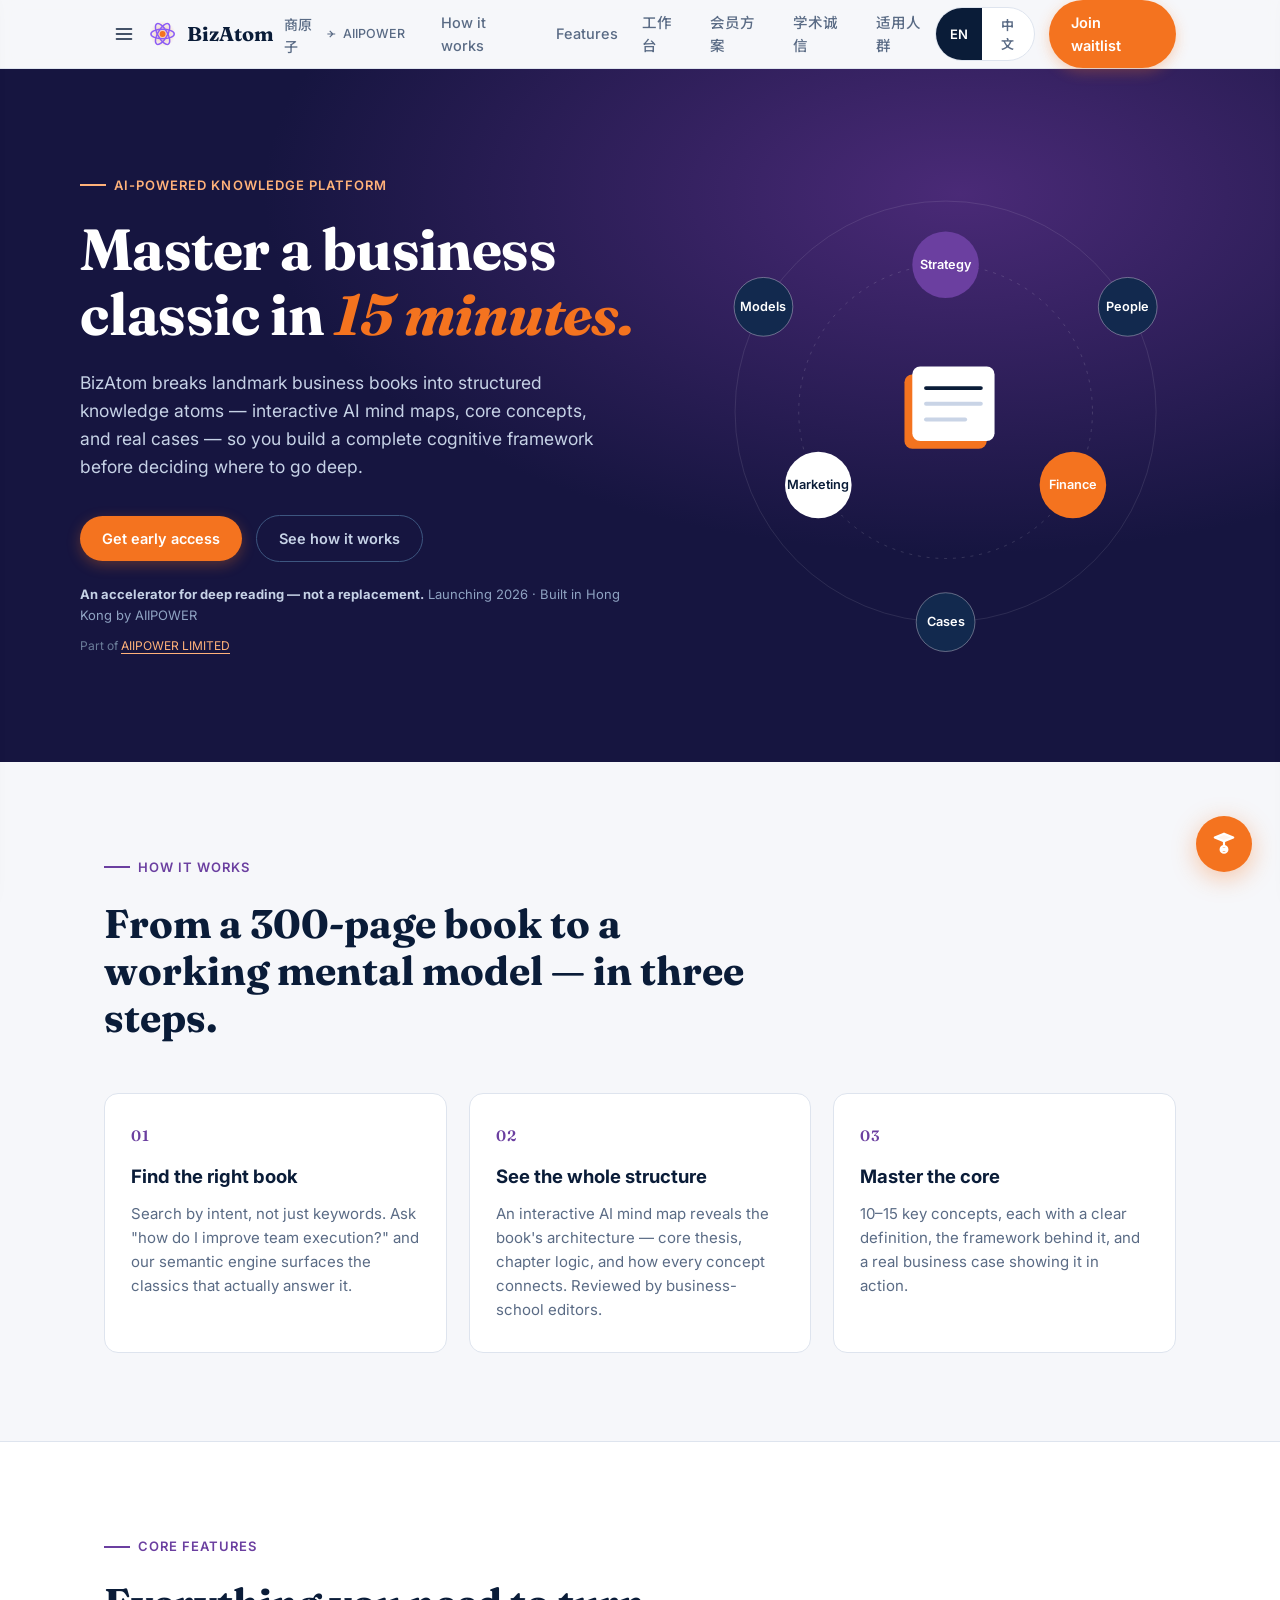
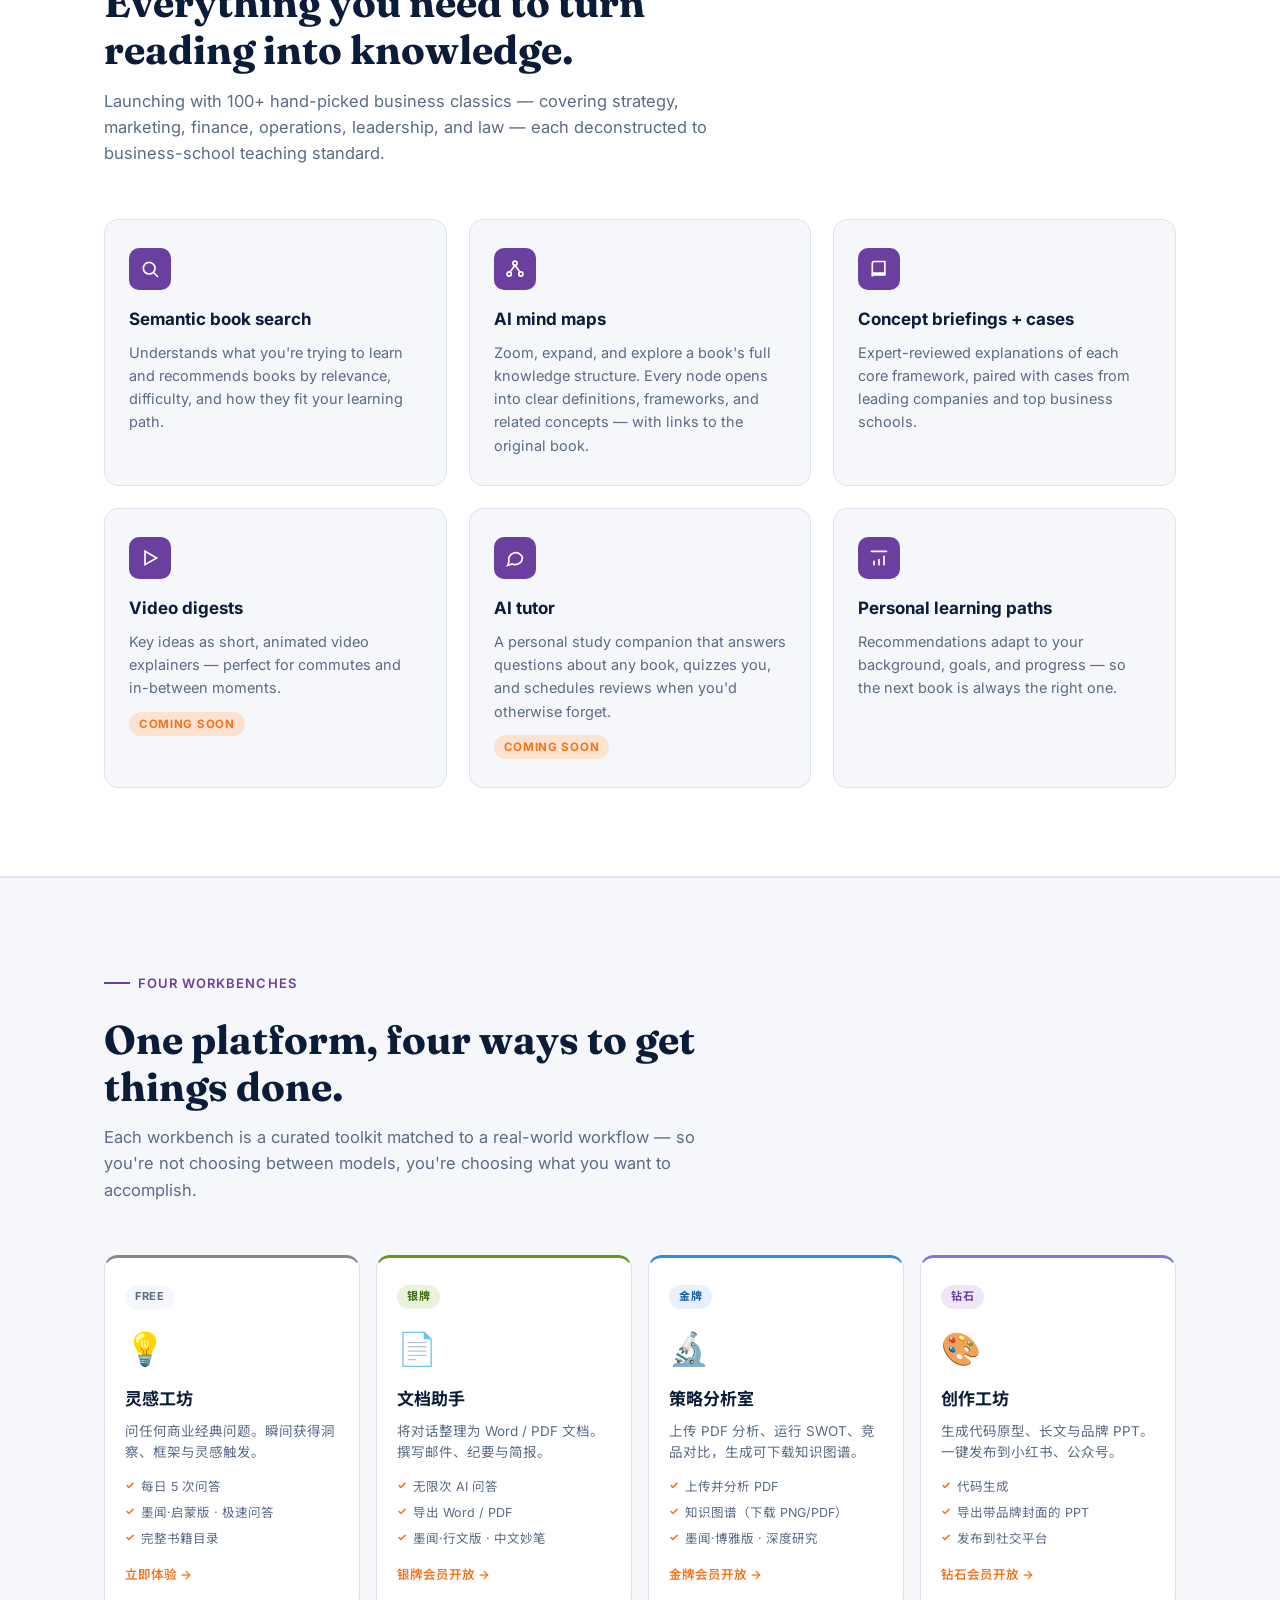
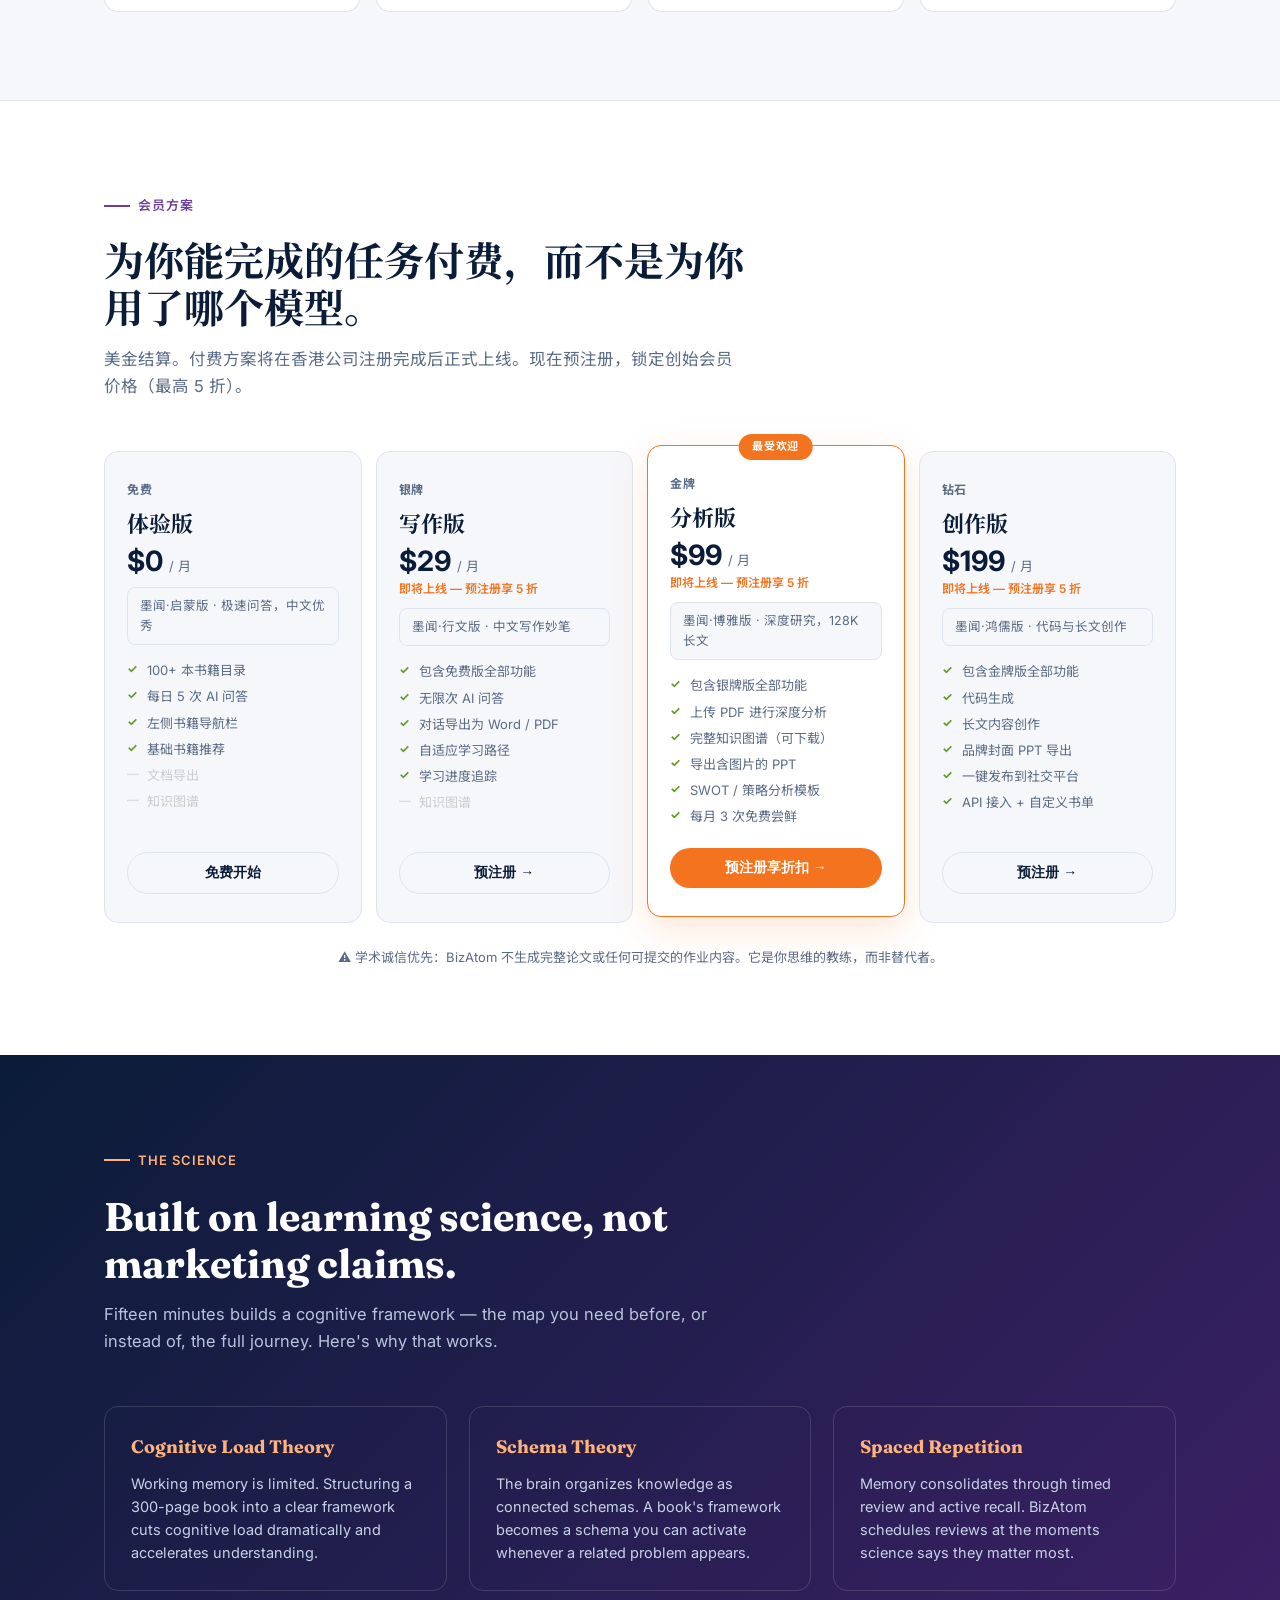
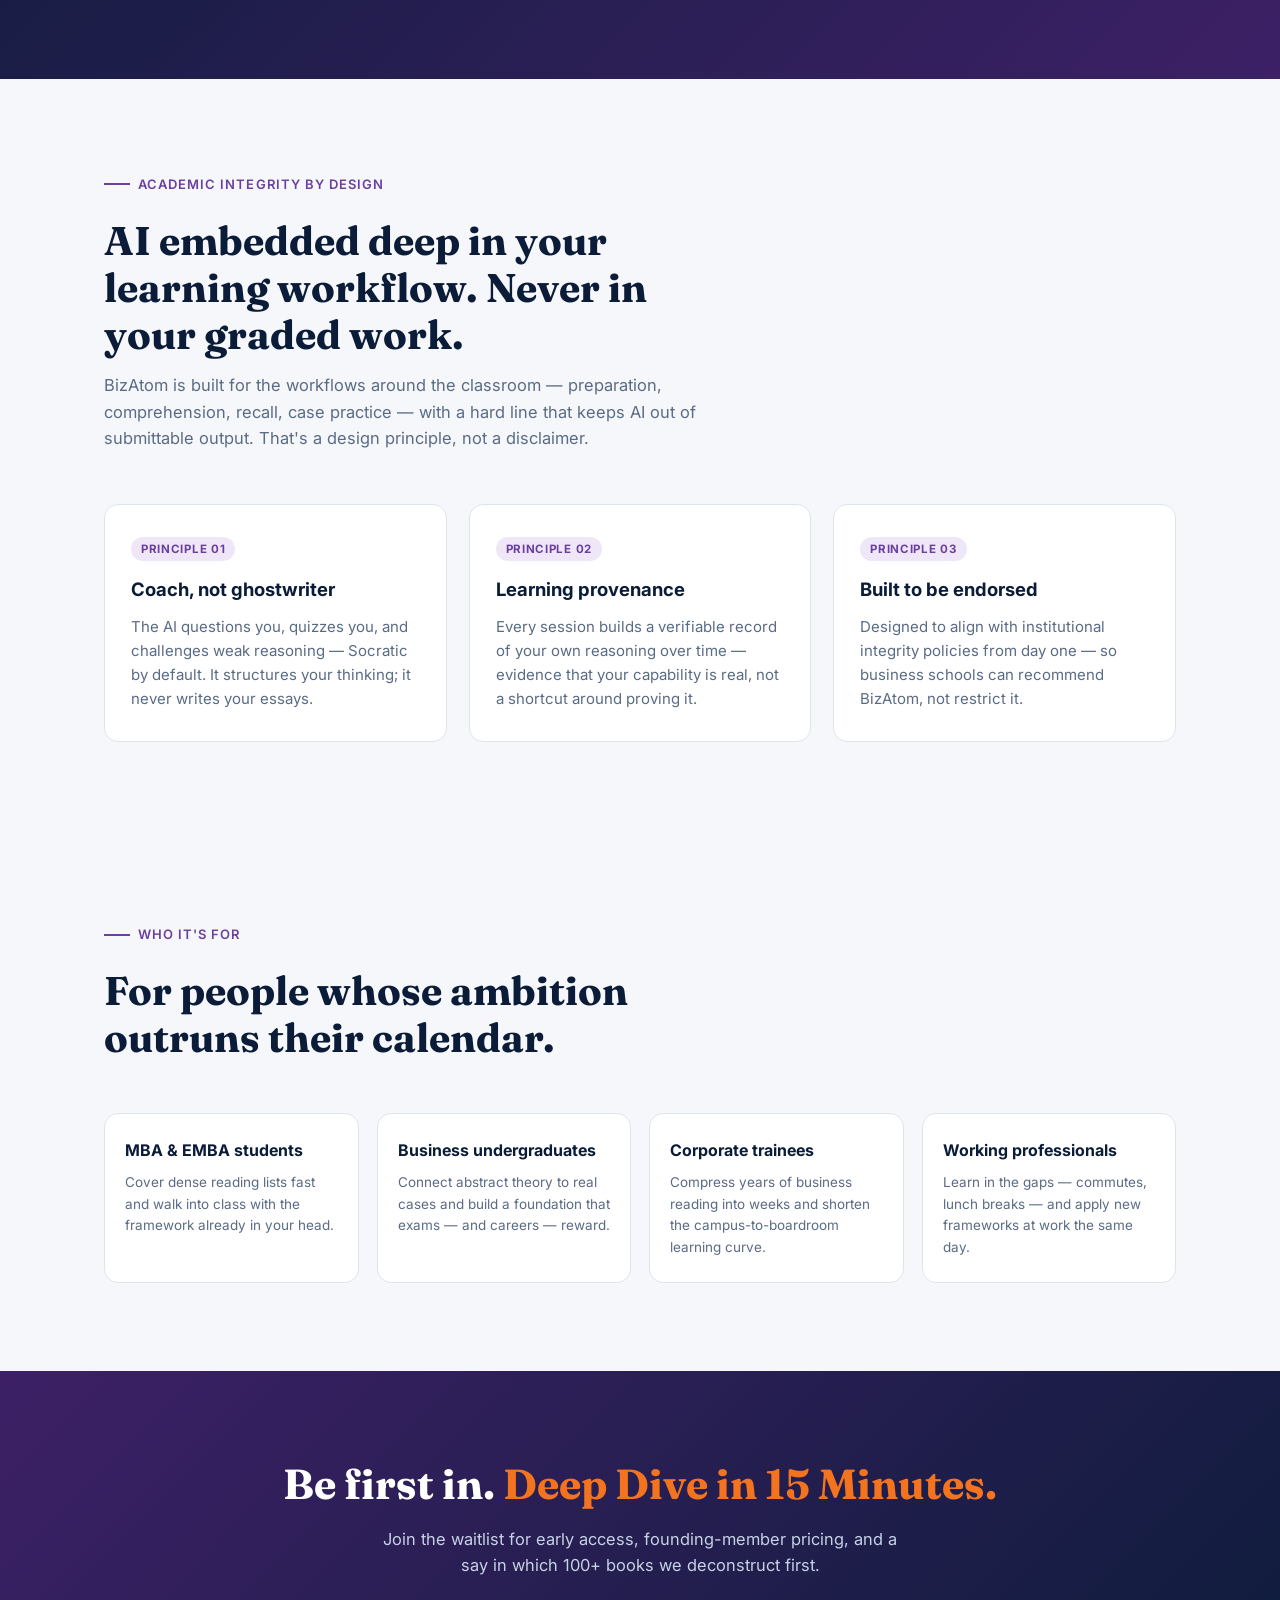
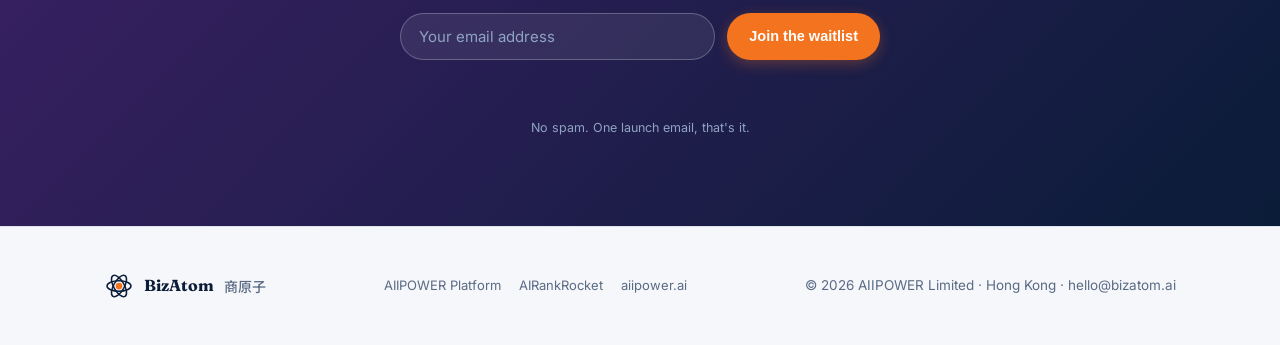
==== commit 362a9749: "rebrand: AI书童更名为墨闻先生(学者头像) + 去除所有大模型名(改用墨闻·启蒙/行文/博雅/鸿儒版功能版本名)" ====
--- a/bizatom-site/index.html
+++ b/bizatom-site/index.html
@@ -595,7 +595,7 @@
     <div class="detail-content" id="sidebarDetailContent"></div>
     <div class="dt-actions">
       <button class="dt-btn secondary" onclick="sidebarBackToList()">返回</button>
-      <button class="dt-btn primary" id="sidebarAskBtn" onclick="sidebarAskBook()">💬 向AI书童提问</button>
+      <button class="dt-btn primary" id="sidebarAskBtn" onclick="sidebarAskBook()">💬 向墨闻先生提问</button>
     </div>
   </div>
 </aside>
@@ -627,7 +627,7 @@
   <div class="kb-scroll" id="kbScroll">
     <div class="kb-empty-state">
       📝 还没有保存任何笔记<br>
-      <small>在书童对话中点击 💾 保存按钮即可收藏</small>
+      <small>在对话中点击 💾 保存按钮即可收藏</small>
     </div>
   </div>
 
@@ -851,7 +851,7 @@
            data-zh="问任何商业经典问题。瞬间获得洞察、框架与灵感触发。">问任何商业经典问题。瞬间获得洞察、框架与灵感触发。</p>
         <ul class="wb-tasks">
           <li data-en="Daily Q&A (5 questions)" data-zh="每日 5 次问答">每日 5 次问答</li>
-          <li data-en="Powered by DeepSeek" data-zh="DeepSeek 驱动">DeepSeek 驱动</li>
+          <li data-en="墨闻·启蒙版 · 极速问答" data-zh="墨闻·启蒙版 · 极速问答">墨闻·启蒙版 · 极速问答</li>
           <li data-en="Full book directory" data-zh="完整书籍目录">完整书籍目录</li>
         </ul>
         <a class="wb-try" onclick="toggleChat();event.stopPropagation()" data-en="Try it now →" data-zh="立即体验 →">立即体验 →</a>
@@ -866,7 +866,7 @@
         <ul class="wb-tasks">
           <li data-en="Unlimited AI Q&A" data-zh="无限次 AI 问答">无限次 AI 问答</li>
           <li data-en="Export Word / PDF" data-zh="导出 Word / PDF">导出 Word / PDF</li>
-          <li data-en="Doubao Pro — Chinese writing specialist" data-zh="豆包 Pro — 中文写作专家">豆包 Pro — 中文写作专家</li>
+          <li data-en="墨闻·行文版 · 中文妙笔" data-zh="墨闻·行文版 · 中文妙笔">墨闻·行文版 · 中文妙笔</li>
         </ul>
         <a class="wb-try" onclick="scrollToPricing()" data-en="Coming with Silver →" data-zh="银牌会员开放 →">银牌会员开放 →</a>
       </div>
@@ -880,7 +880,7 @@
         <ul class="wb-tasks">
           <li data-en="Upload & analyse PDFs" data-zh="上传并分析 PDF">上传并分析 PDF</li>
           <li data-en="Knowledge maps (download PNG/PDF)" data-zh="知识图谱（下载 PNG/PDF）">知识图谱（下载 PNG/PDF）</li>
-          <li data-en="Kimi 128k + ChatGPT" data-zh="Kimi 128k + ChatGPT">Kimi 128k + ChatGPT</li>
+          <li data-en="墨闻·博雅版 · 深度研究" data-zh="墨闻·博雅版 · 深度研究">墨闻·博雅版 · 深度研究</li>
         </ul>
         <a class="wb-try" onclick="scrollToPricing()" data-en="Coming with Gold →" data-zh="金牌会员开放 →">金牌会员开放 →</a>
       </div>
@@ -892,7 +892,7 @@
         <p data-en="Generate code prototypes, long-form content, and branded PPTs. One-click publish to Xiaohongshu, WeChat, and more."
            data-zh="生成代码原型、长文内容与品牌 PPT。一键发布到小红书、微信公众号等平台。">生成代码原型、长文与品牌 PPT。一键发布到小红书、公众号。</p>
         <ul class="wb-tasks">
-          <li data-en="Code generation (Codex)" data-zh="代码生成（Codex）">代码生成（Codex）</li>
+          <li data-en="Code generation" data-zh="代码生成">代码生成</li>
           <li data-en="Export PPT with brand cover" data-zh="导出带品牌封面的 PPT">导出带品牌封面的 PPT</li>
           <li data-en="Publish to social platforms" data-zh="发布到社交平台">发布到社交平台</li>
         </ul>
@@ -919,7 +919,7 @@
         <div class="pc-tier" data-en="Free" data-zh="免费">免费</div>
         <h3 data-en="Starter" data-zh="体验版">体验版</h3>
         <div class="pc-price">$0 <small data-en="/ month" data-zh="/ 月">/ 月</small></div>
-        <div class="pc-model" data-en="🧠 DeepSeek — fast, efficient, great Chinese" data-zh="🧠 DeepSeek — 快速高效，中文优秀">🧠 DeepSeek — 快速高效，中文优秀</div>
+        <div class="pc-model" data-en="墨闻·启蒙版 · 极速问答，中文优秀" data-zh="墨闻·启蒙版 · 极速问答，中文优秀">墨闻·启蒙版 · 极速问答，中文优秀</div>
         <ul class="pc-features">
           <li data-en="100+ book directory" data-zh="100+ 本书籍目录">100+ 本书籍目录</li>
           <li data-en="5 AI questions per day" data-zh="每日 5 次 AI 问答">每日 5 次 AI 问答</li>
@@ -937,7 +937,7 @@
         <h3 data-en="Writer" data-zh="写作版">写作版</h3>
         <div class="pc-price">$29 <small data-en="/ month" data-zh="/ 月">/ 月</small></div>
         <div class="pc-coming" data-en="Launching soon — pre-register for 50% off" data-zh="即将上线 — 预注册享 5 折">即将上线 — 预注册享 5 折</div>
-        <div class="pc-model" data-en="🫘 Doubao Pro — Chinese writing specialist" data-zh="🫘 豆包 Pro — 中文写作专家">🫘 豆包 Pro — 中文写作专家</div>
+        <div class="pc-model" data-en="墨闻·行文版 · 中文写作妙笔" data-zh="墨闻·行文版 · 中文写作妙笔">墨闻·行文版 · 中文写作妙笔</div>
         <ul class="pc-features">
           <li data-en="Everything in Free" data-zh="包含免费版全部功能">包含免费版全部功能</li>
           <li data-en="Unlimited AI questions" data-zh="无限次 AI 问答">无限次 AI 问答</li>
@@ -956,7 +956,7 @@
         <h3 data-en="Analyst" data-zh="分析版">分析版</h3>
         <div class="pc-price">$99 <small data-en="/ month" data-zh="/ 月">/ 月</small></div>
         <div class="pc-coming" data-en="Launching soon — pre-register for 50% off" data-zh="即将上线 — 预注册享 5 折">即将上线 — 预注册享 5 折</div>
-        <div class="pc-model" data-en="🌙 Kimi 128k + 💬 ChatGPT — deep research" data-zh="🌙 Kimi 128k + 💬 ChatGPT — 深度研究">🌙 Kimi 128k + 💬 ChatGPT — 深度研究</div>
+        <div class="pc-model" data-en="墨闻·博雅版 · 深度研究，128K 长文" data-zh="墨闻·博雅版 · 深度研究，128K 长文">墨闻·博雅版 · 深度研究，128K 长文</div>
         <ul class="pc-features">
           <li data-en="Everything in Silver" data-zh="包含银牌版全部功能">包含银牌版全部功能</li>
           <li data-en="Upload PDFs for analysis" data-zh="上传 PDF 进行深度分析">上传 PDF 进行深度分析</li>
@@ -974,10 +974,10 @@
         <h3 data-en="Creator" data-zh="创作版">创作版</h3>
         <div class="pc-price">$199 <small data-en="/ month" data-zh="/ 月">/ 月</small></div>
         <div class="pc-coming" data-en="Launching soon — pre-register for 50% off" data-zh="即将上线 — 预注册享 5 折">即将上线 — 预注册享 5 折</div>
-        <div class="pc-model" data-en="🔧 Codex + 🎯 Claude — code &amp; long-form" data-zh="🔧 Codex + 🎯 Claude — 代码与长文创作">🔧 Codex + 🎯 Claude — 代码与长文创作</div>
+        <div class="pc-model" data-en="墨闻·鸿儒版 · 代码与长文创作" data-zh="墨闻·鸿儒版 · 代码与长文创作">墨闻·鸿儒版 · 代码与长文创作</div>
         <ul class="pc-features">
           <li data-en="Everything in Gold" data-zh="包含金牌版全部功能">包含金牌版全部功能</li>
-          <li data-en="Code generation (Codex)" data-zh="代码生成（Codex）">代码生成（Codex）</li>
+          <li data-en="Code generation" data-zh="代码生成">代码生成</li>
           <li data-en="Long-form content creation" data-zh="长文内容创作">长文内容创作</li>
           <li data-en="Branded PPT export" data-zh="品牌封面 PPT 导出">品牌封面 PPT 导出</li>
           <li data-en="Publish to social platforms" data-zh="一键发布到社交平台">一键发布到社交平台</li>
@@ -1202,32 +1202,70 @@
 </script>
 <!-- ===== AI Chat Widget ===== -->
 <!-- Floating action button -->
-<button class="chat-fab" id="chatFab" onclick="toggleChat()" aria-label="Open AI book assistant">
+<button class="chat-fab" id="chatFab" onclick="toggleChat()" aria-label="Open 墨闻先生 AI assistant">
   <span class="pulse"></span>
-  <svg viewBox="0 0 24 24"><circle cx="12" cy="12" r="10"/><path d="M8 14s1.5 2 4 2 4-2 4-2"/><line x1="9" y1="9" x2="9.01" y2="9"/><line x1="15" y1="9" x2="15.01" y2="9"/></svg>
+  <svg viewBox="0 0 24 24" fill="none" stroke="currentColor" stroke-width="1.7" stroke-linecap="round" stroke-linejoin="round">
+    <path d="M12 2.5 L20.5 6 L12 9.5 L3.5 6 Z" fill="currentColor" fill-opacity="0.92"/>
+    <line x1="12" y1="9.5" x2="12" y2="13"/>
+    <circle cx="12" cy="17" r="3.1"/>
+    <circle cx="10.6" cy="17" r="0.9"/>
+    <circle cx="13.4" cy="17" r="0.9"/>
+    <line x1="11.5" y1="17" x2="12.5" y2="17"/>
+  </svg>
 </button>
 
 <!-- Chat panel -->
 <div class="chat-panel collapsed" id="chatPanel">
   <div class="chat-header" onmousedown="startDragChat(event)" ontouchstart="startDragChat(event)">
     <div class="h-icon">
-      <svg width="28" height="28" viewBox="0 0 40 40" xmlns="http://www.w3.org/2000/svg">
+      <svg width="34" height="34" viewBox="0 0 48 48" xmlns="http://www.w3.org/2000/svg">
         <defs>
-          <radialGradient id="atomGlow" cx="50%" cy="50%" r="50%">
-            <stop offset="0%" stop-color="#F4731F" stop-opacity="0.5"/>
-            <stop offset="100%" stop-color="#F4731F" stop-opacity="0"/>
-          </radialGradient>
+          <linearGradient id="mowenBg" x1="0" y1="0" x2="0" y2="1">
+            <stop offset="0%" stop-color="#F4F6FB"/>
+            <stop offset="100%" stop-color="#E2E7F3"/>
+          </linearGradient>
+          <linearGradient id="mowenRobe" x1="0" y1="0" x2="0" y2="1">
+            <stop offset="0%" stop-color="#3A2E6E"/>
+            <stop offset="100%" stop-color="#241B4D"/>
+          </linearGradient>
         </defs>
-        <circle cx="20" cy="20" r="18" fill="url(#atomGlow)"/>
-        <ellipse cx="20" cy="20" rx="16" ry="6.5" fill="none" stroke="#8B5CF6" stroke-width="2" transform="rotate(0 20 20)"/>
-        <ellipse cx="20" cy="20" rx="16" ry="6.5" fill="none" stroke="#8B5CF6" stroke-width="2" transform="rotate(60 20 20)"/>
-        <ellipse cx="20" cy="20" rx="16" ry="6.5" fill="none" stroke="#8B5CF6" stroke-width="2" transform="rotate(120 20 20)"/>
-        <circle cx="20" cy="20" r="4" fill="#F4731F"/>
+        <!-- backdrop -->
+        <circle cx="24" cy="24" r="23" fill="url(#mowenBg)"/>
+        <!-- scholar robe / shoulders -->
+        <path d="M7 45 q17 -11 34 0 v3 H7 Z" fill="url(#mowenRobe)"/>
+        <!-- bow tie (refinement) -->
+        <path d="M24 38 l-3 -1.6 v3.2 Z M24 38 l3 -1.6 v3.2 Z" fill="#C9A24B"/>
+        <circle cx="24" cy="38" r="1.1" fill="#C9A24B"/>
+        <!-- neck -->
+        <rect x="21" y="30" width="6" height="6" rx="2.4" fill="#E8B58C"/>
+        <!-- face -->
+        <ellipse cx="24" cy="21.5" rx="10" ry="11" fill="#F2C9A0"/>
+        <!-- ears -->
+        <circle cx="13.8" cy="22.5" r="2.1" fill="#F2C9A0"/>
+        <circle cx="34.2" cy="22.5" r="2.1" fill="#F2C9A0"/>
+        <!-- hair: distinguished side-part, grey temples -->
+        <path d="M13.5 20 q-1 -12.5 10.5 -12.5 q12 0 11 12.5 q-2 -6.5 -6 -7.5 q1.2 3 -1 4.2 q-2 -4 -6 -4 q-4.2 0 -5.5 4 q-3 -1.2 -3.5 3.3 Z" fill="#2B2B33"/>
+        <path d="M13.7 19.5 q-1.2 -3 1.8 -5.2" stroke="#B9BCC6" stroke-width="1.4" fill="none" stroke-linecap="round"/>
+        <path d="M34.3 19.5 q1.2 -3 -1.8 -5.2" stroke="#B9BCC6" stroke-width="1.4" fill="none" stroke-linecap="round"/>
+        <!-- eyebrows (refined, slightly raised = thoughtful) -->
+        <path d="M16.8 19.6 q3 -1.6 5.2 -0.2" stroke="#2B2B33" stroke-width="1.3" fill="none" stroke-linecap="round"/>
+        <path d="M26 19.4 q3 -1.4 5.2 0.2" stroke="#2B2B33" stroke-width="1.3" fill="none" stroke-linecap="round"/>
+        <!-- glasses -->
+        <rect x="15.4" y="21" width="6.6" height="5" rx="1.7" fill="#FFFFFF" fill-opacity="0.25" stroke="#1C1C22" stroke-width="1.3"/>
+        <rect x="26" y="21" width="6.6" height="5" rx="1.7" fill="#FFFFFF" fill-opacity="0.25" stroke="#1C1C22" stroke-width="1.3"/>
+        <line x1="22" y1="23.2" x2="26" y2="23.2" stroke="#1C1C22" stroke-width="1.3"/>
+        <!-- eyes -->
+        <circle cx="18.7" cy="23.4" r="1.1" fill="#2B2B33"/>
+        <circle cx="29.3" cy="23.4" r="1.1" fill="#2B2B33"/>
+        <!-- nose -->
+        <path d="M24 24.6 l-1 3 q1 1 2 0" stroke="#D9A878" stroke-width="1" fill="none" stroke-linecap="round"/>
+        <!-- subtle confident smile -->
+        <path d="M20.5 29.4 q3.5 2.4 7 0" stroke="#B56A4A" stroke-width="1.2" fill="none" stroke-linecap="round"/>
       </svg>
     </div>
     <div class="h-text">
-      <h4 data-chat-en="BizAtom AI Assistant" data-chat-zh="BizAtom AI 书童">BizAtom AI 书童</h4>
-      <span data-chat-en="Ask me about any business classic" data-chat-zh="问我任何商业经典的问题">问我任何商业经典的问题</span>
+      <h4 data-chat-en="Mr. Mowen" data-chat-zh="墨闻先生">墨闻先生</h4>
+      <span data-chat-en="Your AI business mentor — 100+ classics at your service" data-chat-zh="商界经典 · 问我便知，100+ 本著作随时为你解惑">商界经典 · 问我便知，100+ 本著作随时为你解惑</span>
     </div>
     <button class="h-fullscreen" id="chatFullscreenBtn" onclick="toggleChatFullscreen()" aria-label="Toggle fullscreen">
       <svg class="icon-max" width="16" height="16" viewBox="0 0 16 16" fill="none" stroke="currentColor" stroke-width="1.5"><path d="M2 6V2h4M14 6V2h-4M2 10v4h4M14 10v4h-4"/></svg>
@@ -1249,17 +1287,14 @@
       <div class="tab-dropdown textbook-dropdown" id="dropdown-textbook"></div>
     </div>
   </div>
-  <!-- Model selector bar -->
+  <!-- Version selector bar (capability-based, not model names) -->
   <div class="chat-model-bar">
-    <span class="model-label">AI</span>
-    <select id="modelSelect" onchange="onModelChange()">
-      <option value="deepseek">🧠 DeepSeek (默认)</option>
-      <option value="chatgpt">💬 ChatGPT (GPT-4o)</option>
-      <option value="codex">🔧 Codex (o3-mini)</option>
-      <option value="gpt4o_mini">⚡ GPT-4o mini</option>
-      <option value="doubao">🫘 豆包 Pro</option>
-      <option value="kimi">🌙 Kimi</option>
-      <option value="claude">🎯 Claude</option>
+    <span class="model-label">墨闻</span>
+    <select id="modelSelect" onchange="onModelChange()" title="选择墨闻先生的能力版本">
+      <option value="deepseek">墨闻·启蒙版 · 极速问答</option>
+      <option value="doubao">墨闻·行文版 · 中文妙笔</option>
+      <option value="kimi">墨闻·博雅版 · 深度长文</option>
+      <option value="codex">墨闻·鸿儒版 · 代码创作</option>
     </select>
   </div>
   <!-- Book search bar -->
@@ -1269,7 +1304,7 @@
   </div>
   <div class="chat-messages" id="chatMessages">
     <div class="chat-msg bot">
-      <div class="bubble" data-chat-en="👋 Hi! I'm BizAtom's AI book assistant. Browse 100+ business classics above, or ask me anything — concepts, frameworks, key ideas. What would you like to learn today?" data-chat-zh="👋 你好！我是 BizAtom AI 书童，支持100+本商业经典。搜索上方书籍，或直接问我任何概念、框架和思想。今天想了解什么？">👋 你好！我是 BizAtom AI 书童，支持100+本商业经典。搜索上方书籍，或直接问我任何概念、框架和思想。今天想了解什么？</div>
+      <div class="bubble" data-chat-en="👋 Hello! I'm Mr. Mowen, your AI business mentor at BizAtom. Browse 100+ business classics above, or ask me anything — concepts, frameworks, key ideas. What would you like to learn today?" data-chat-zh="👋 你好！我是墨闻先生，BizAtom 的 AI 学者。支持 100+ 本商业经典，搜索上方书籍，或直接问我任何概念、框架与思想。今天想了解什么？">👋 你好！我是墨闻先生，BizAtom 的 AI 学者。支持 100+ 本商业经典，搜索上方书籍，或直接问我任何概念、框架与思想。今天想了解什么？</div>
     </div>
   </div>
   <div class="chat-input-wrap">
@@ -1295,6 +1330,7 @@
 var BIZATOM_SUBCATS = {
   bestseller: [
     { value: 'all', zh: '全部畅销书', en: 'All Bestsellers' },
+    { value: 'data-analysis', zh: '📈 数据分析', en: '📈 Data Analytics' },
     { value: 'entrepreneurship,innovation', zh: '🚀 创业创新', en: '🚀 Entrepreneurship & Innovation' },
     { value: 'finance', zh: '💰 金融投资', en: '💰 Finance & Investing' },
     { value: 'marketing', zh: '📣 市场营销', en: '📣 Marketing' },
@@ -1382,7 +1418,7 @@
     books = books.filter(function(b) { return cats.indexOf(b.cat) >= 0; });
   }
   currentFilteredBooks = books;
-  renderBookShelf(books);
+  showBookResults(books);
   // Update dropdown item active states
   var dropdown = document.getElementById('dropdown-' + tab);
   if (dropdown) {
@@ -1391,6 +1427,29 @@
       items[i].classList.toggle('active', items[i].getAttribute('data-cat') === subCat);
     }
   }
+}
+
+// Open sidebar and render a specific set of books (used by category clicks)
+function showBookResults(books) {
+  if (typeof BIZATOM_KB === 'undefined' || !BIZATOM_KB || BIZATOM_KB.length === 0) {
+    setTimeout(function() { showBookResults(books); }, 200);
+    return;
+  }
+  // Open sidebar directly (bypass toggleSidebar's auto full-render to avoid race)
+  sidebarOpen = true;
+  var sb = document.getElementById('sidebar');
+  var ov = document.getElementById('sidebarOverlay');
+  if (sb) sb.classList.add('open');
+  if (ov) ov.classList.add('open');
+  // Render filtered books (direct list, no dependency on SIDEBAR_SUBCATS keys)
+  renderBookList(books);
+  // Expand all subcategories in this filtered view
+  requestAnimationFrame(function() {
+    var bodies = document.querySelectorAll('.sidebar-subcat-body');
+    for (var i = 0; i < bodies.length; i++) bodies[i].classList.add('open');
+    var headers = document.querySelectorAll('.sidebar-subcat-header');
+    for (var j = 0; j < headers.length; j++) headers[j].classList.add('expanded');
+  });
 }
 
 function buildDropdownItems(type) {
@@ -1453,7 +1512,54 @@
 
 function openBookShelf() { /* shelf removed – search now uses left sidebar */ }
 
-function renderBookShelf(books) { /* shelf removed – search now uses left sidebar */ }
+function getBooksForCurrentTab() {
+  var typeFilter = (currentTab === 'textbook') ? ['textbook', 'both'] : ['bestseller', 'both'];
+  var books = BIZATOM_KB.filter(function(b) { return typeFilter.indexOf(b.type) >= 0; });
+  if (currentSubCat !== 'all') {
+    var cats = currentSubCat.split(',');
+    books = books.filter(function(b) { return cats.indexOf(b.cat) >= 0; });
+  }
+  return books;
+}
+
+function renderBookShelf(books) {
+  // Alias for showBookResults (kept for backward compatibility)
+  showBookResults(books);
+}
+
+// Render a flat list of books directly into the sidebar (used by category clicks)
+function renderBookList(books) {
+  var lang = (document.documentElement.lang || '').indexOf('zh') === 0 ? 'zh' : 'en';
+  var isZh = lang === 'zh';
+  var scrollEl = document.getElementById('sidebarScroll');
+  if (!scrollEl) return;
+  var typeName = currentTab === 'textbook' ? (isZh ? '📘 经典教材' : '📘 Textbooks') : (isZh ? '📙 畅销书' : '📙 Bestsellers');
+  var html = '<div class="sidebar-section"><div class="sidebar-section-title ' + currentTab + '"><span class="dot"></span>' + typeName + '</div>';
+  if (!books || books.length === 0) {
+    html += '<div class="book-shelf-empty">' + (isZh ? '该分类下暂无书籍' : 'No books in this category') + '</div>';
+  } else {
+    for (var i = 0; i < books.length; i++) {
+      var book = books[i];
+      var title = (isZh && book.zh) ? (book.zh.t || book.t) : book.t;
+      var author = '';
+      if (isZh && book.zh && book.zh.a) author = book.zh.a;
+      else if (book.en && book.en.a) author = book.en.a;
+      var bookId = book.id;
+      html += '<div class="sidebar-book-item" data-book-id="' + bookId + '" onclick="openSidebarBook(\'' + bookId + '\')">';
+      html += '<span class="sb-icon">📖</span>';
+      html += '<div class="sb-info">';
+      html += '<span class="sb-title" title="' + escHtml(title) + '">' + escHtml(title) + '</span>';
+      if (author) html += '<span class="sb-author">' + escHtml(author) + '</span>';
+      html += '</div>';
+      html += '<svg class="sb-arrow" viewBox="0 0 24 24" fill="none" stroke="currentColor" stroke-width="2"><path d="M9 18l6-6-6-6"/></svg>';
+      html += '</div>';
+    }
+  }
+  html += '</div>';
+  scrollEl.innerHTML = html;
+  var countEl = document.getElementById('sidebarBookCount');
+  if (countEl) countEl.textContent = books.length;
+}
 
 function onBookSelect(bookId) {
   selectedBookId = bookId;
@@ -1610,9 +1716,9 @@
 function fallbackText(lang) {
   return lang === 'zh'
     ? '很高兴你问到这个问题！ 👋\n\n' +
-      '我是 BizAtom AI 书童，目前后端 AI 服务暂时离线（可能是 API 密钥未配置或在维护中），但我仍然可以帮你做很多事情：\n\n' +
+      '我是墨闻先生，BizAtom 的 AI 学者。当前 AI 对话服务暂时离线，但我仍然可以帮你做很多事情：\n\n' +
       '📖 浏览左侧书籍目录，点击任意书籍查看核心概念和框架\n' +
-      '🔍 在书童窗口上方的搜索框中搜索 100+ 本商业经典\n' +
+      '🔍 在窗口上方的搜索框中搜索 100+ 本商业经典\n' +
       '💡 选中一本书后点击"提问"，我可以为你生成结构化的书籍概览\n\n' +
       '你不妨试试：\n' +
       '• 什么是蓝海战略？\n' +
@@ -1621,9 +1727,9 @@
       '• 五力模型是什么？\n' +
       '• 商业合同有哪些法律风险？\n' +
       '• 知识产权如何保护？\n\n' +
-      '💬 提示：管理员需要在 Vercel 配置 DEEPSEEK_API_KEY 环境变量来启用 AI 对话功能。'
+      '💬 提示：管理员正在为墨闻先生接入更强大的能力引擎，敬请期待。'
     : 'Glad you asked! 👋\n\n' +
-      'I\'m the BizAtom AI Book Assistant. The backend AI service is currently offline (API key may not be configured), but I can still help:\n\n' +
+      'I\'m Mr. Mowen, BizAtom\'s AI mentor. The AI chat service is currently offline, but I can still help:\n\n' +
       '📖 Browse the book directory on the left to see core concepts\n' +
       '🔍 Search 100+ business classics using the search bar above\n' +
       '💡 Select a book and click "Ask" for a structured overview\n\n' +
@@ -1633,7 +1739,7 @@
       '• Tell me about Zero to One\n' +
       '• What are key contract law risks?\n' +
       '• How to protect intellectual property?\n\n' +
-      '💬 Tip: Admin needs to configure DEEPSEEK_API_KEY in Vercel environment variables.';
+      '💬 Tip: We\'re upgrading Mr. Mowen\'s engine — stay tuned.';
 }
 
 /* ---- Chat UI ---- */
@@ -1802,7 +1908,7 @@
   var shareText = text.slice(0, 280) + (text.length > 280 ? '...' : '');
   var url = window.location.href.split('#')[0];
   if (navigator.clipboard) {
-    navigator.clipboard.writeText(shareText + '\n\n— 来自 BizAtom AI 书童 ' + url).then(function() {
+    navigator.clipboard.writeText(shareText + '\n\n— 来自墨闻先生 ' + url).then(function() {
       alert('内容已复制到剪贴板，可直接粘贴分享！');
     });
   }
@@ -1979,7 +2085,7 @@
   var msgs = document.getElementById('chatMessages');
   if (msgs) msgs.innerHTML = '';
   var lang = (document.documentElement.lang || '').indexOf('zh') === 0 ? 'zh' : 'en';
-  addMsg(lang === 'zh' ? '你好！我是 BizAtom AI 书童 📚 你可以问我任何商业经典的问题，或者从下拉菜单选择一本书深入了解。' : 'Hello! I\'m the BizAtom AI Book Assistant 📚 Ask me anything about business classics, or select a book from the dropdown.', 'bot');
+  addMsg(lang === 'zh' ? '你好！我是墨闻先生 📚 你可以问我任何商业经典的问题，或者从下拉菜单选择一本书深入了解。' : 'Hello! I\'m Mr. Mowen 📚 Ask me anything about business classics, or select a book from the dropdown.', 'bot');
 }
 
 // Fetch available models from API and update the selector dropdown
@@ -1997,11 +2103,13 @@
       var modelId = opt.value;
       var modelInfo = data.models.find(function(m){return m.id === modelId});
       if (modelInfo && !modelInfo.available) {
-        opt.text = opt.text.replace(/\s*[(（].*?[)）]\s*$/, '') + ' (未配置)';
-        opt.style.color = '#888';
-      } else if (modelInfo && modelInfo.available) {
-        opt.text = opt.text.replace(/\s*[(（].*?[)）]\s*$/, '');
+        opt.disabled = true;
+        opt.style.color = '#9aa';
+        opt.style.fontStyle = 'italic';
+      } else {
+        opt.disabled = false;
         opt.style.color = '';
+        opt.style.fontStyle = '';
       }
     }
   } catch(e) {
@@ -2015,6 +2123,7 @@
 
 var SIDEBAR_SUBCATS = {
   bestseller: [
+    {cat:'data-analysis', icon:'📈', zh:'数据分析', en:'Data Analytics'},
     {cat:'entrepreneurship,innovation', icon:'🚀', zh:'创业创新', en:'Startup & Innovation'},
     {cat:'finance,investing', icon:'💰', zh:'金融投资', en:'Finance & Investing'},
     {cat:'marketing,growth', icon:'📣', zh:'市场营销', en:'Marketing & Growth'},
@@ -2437,7 +2546,7 @@
   }
 
   if (filtered.length === 0) {
-    scroll.innerHTML = '<div class="kb-empty-state">📝 该分类暂无笔记<br><small>在书童对话中点击 💾 按钮即可收藏</small></div>';
+    scroll.innerHTML = '<div class="kb-empty-state">📝 该分类暂无笔记<br><small>在对话中点击 💾 按钮即可收藏</small></div>';
     return;
   }
 
